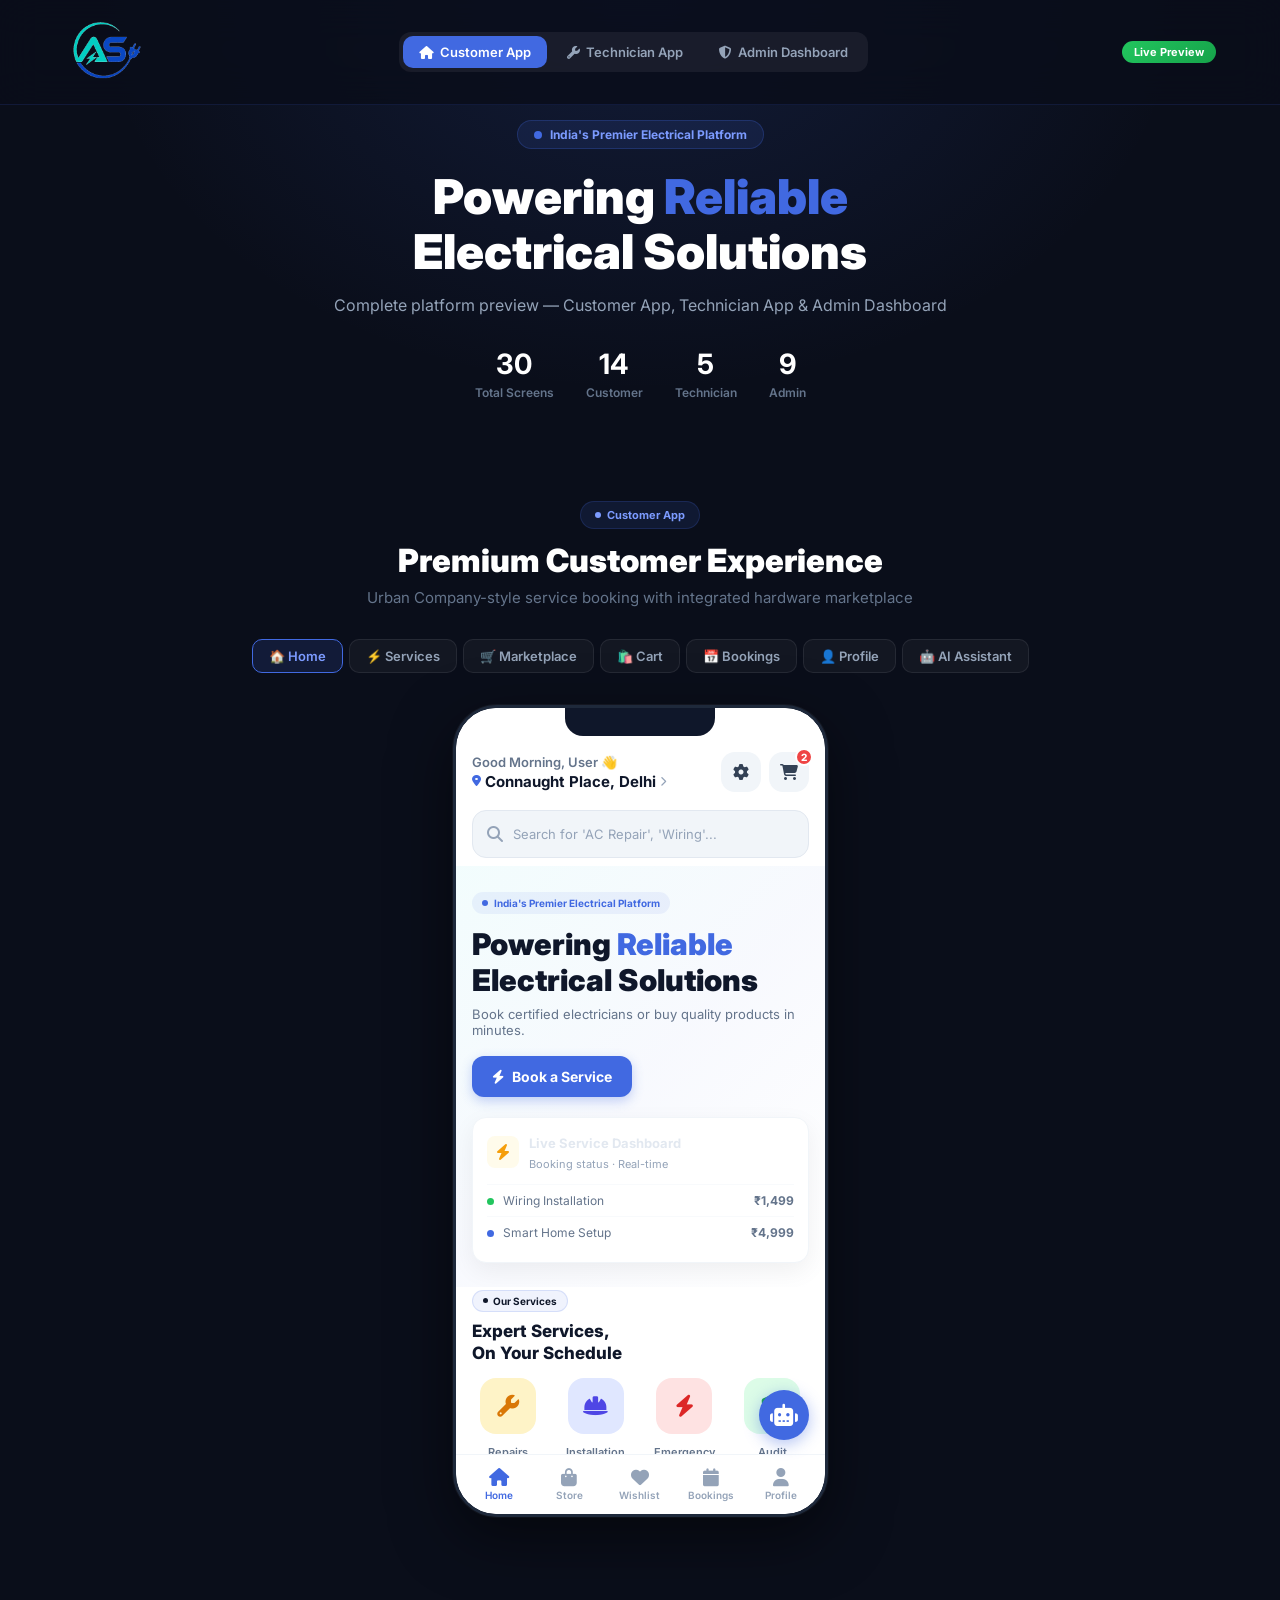
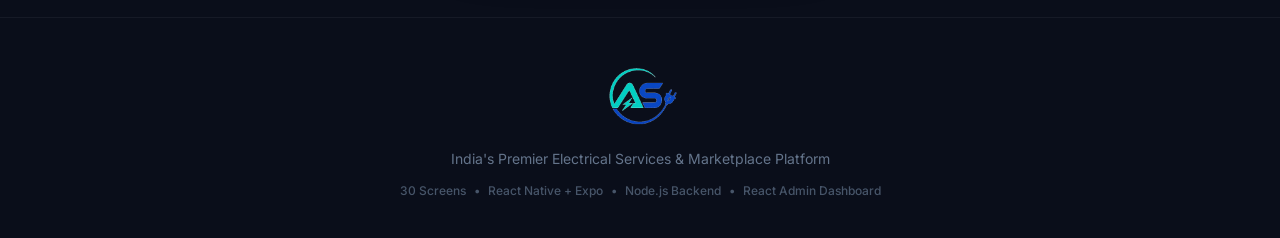
==== preview/index.html @ d4329649 "Add app preview to website repo for permanent hosting" ====
<!DOCTYPE html>
<html lang="en">
<head>
  <meta charset="UTF-8" />
  <meta name="viewport" content="width=device-width, initial-scale=1.0" />
  <title>AmpEdge — Full Platform Preview</title>
  <link href="https://fonts.googleapis.com/css2?family=Inter:wght@400;500;600;700;800;900&display=swap" rel="stylesheet" />
  <link rel="stylesheet" href="https://cdnjs.cloudflare.com/ajax/libs/font-awesome/6.5.1/css/all.min.css" />
  <link rel="stylesheet" href="style.css" />
</head>
<body>
  <!-- ===== TOP NAV ===== -->
  <nav class="top-nav">
    <div class="nav-inner">
      <div class="nav-logo">
        <img src="logo.png" alt="AMPEdge Logo" style="height:80px;width:auto;object-fit:contain" />
      </div>
      <div class="nav-tabs">
        <button class="nav-tab active" data-section="customer"><i class="fas fa-home"></i> Customer App</button>
        <button class="nav-tab" data-section="technician"><i class="fas fa-wrench"></i> Technician App</button>
        <button class="nav-tab" data-section="admin"><i class="fas fa-shield-halved"></i> Admin Dashboard</button>
      </div>
      <div class="nav-badge">Live Preview</div>
    </div>
  </nav>

  <!-- ===== HERO BANNER ===== -->
  <header class="hero">
    <div class="hero-bg"></div>
    <div class="hero-content">
      <div class="hero-pill"><span class="pulse-dot"></span> India's Premier Electrical Platform</div>
      <h1>Powering <span>Reliable</span><br/>Electrical Solutions</h1>
      <p>Complete platform preview — Customer App, Technician App & Admin Dashboard</p>
      <div class="hero-stats">
        <div class="hero-stat"><strong>30</strong><span>Total Screens</span></div>
        <div class="hero-stat"><strong>14</strong><span>Customer</span></div>
        <div class="hero-stat"><strong>5</strong><span>Technician</span></div>
        <div class="hero-stat"><strong>9</strong><span>Admin</span></div>
      </div>
    </div>
  </header>

  <!-- ===== CUSTOMER SECTION ===== -->
  <section id="customer" class="section active-section">
    <div class="section-header">
      <div class="section-chip"><span class="chip-dot"></span> Customer App</div>
      <h2>Premium Customer Experience</h2>
      <p>Urban Company-style service booking with integrated hardware marketplace</p>
    </div>

    <!-- Screen Tabs -->
    <div class="screen-tabs" id="customer-tabs">
      <button class="screen-tab active" data-screen="c-home">🏠 Home</button>
      <button class="screen-tab" data-screen="c-services">⚡ Services</button>
      <button class="screen-tab" data-screen="c-marketplace">🛒 Marketplace</button>
      <button class="screen-tab" data-screen="c-cart">🛍️ Cart</button>
      <button class="screen-tab" data-screen="c-bookings">📅 Bookings</button>
      <button class="screen-tab" data-screen="c-profile">👤 Profile</button>
      <button class="screen-tab" data-screen="c-ai">🤖 AI Assistant</button>
    </div>

    <!-- Phone Mockup Container -->
    <div class="phone-container">
      <div class="phone-frame">
        <div class="phone-notch"></div>
        <div class="phone-screen" id="customer-screen">

          <!-- C-HOME -->
          <div class="screen-content active" id="c-home">
            <div class="app-header">
              <div>
                <div class="app-greeting">Good Morning, User 👋</div>
                <div class="app-location"><i class="fas fa-map-marker-alt" style="color:#4169E1;font-size:12px"></i> <strong>Connaught Place, Delhi</strong> <i class="fas fa-chevron-right" style="font-size:10px;color:#94a3b8"></i></div>
              </div>
              <div style="display:flex;gap:8px">
                <div class="icon-btn"><i class="fas fa-gear"></i></div>
                <div class="icon-btn" style="position:relative"><i class="fas fa-shopping-cart"></i><span class="cart-badge">2</span></div>
              </div>
            </div>

            <div class="search-bar">
              <i class="fas fa-search" style="color:#94a3b8"></i>
              <span style="color:#94a3b8;font-size:13px">Search for 'AC Repair', 'Wiring'...</span>
            </div>

            <div class="home-hero">
              <div class="home-hero-bg"></div>
              <div class="home-hero-pill"><span class="pulse-dot-sm"></span> India's Premier Electrical Platform</div>
              <div class="home-hero-title">Powering <span>Reliable</span><br/>Electrical Solutions</div>
              <div class="home-hero-sub">Book certified electricians or buy quality products in minutes.</div>
              <button class="cta-btn"><i class="fas fa-bolt"></i> Book a Service</button>

              <div class="dashboard-card">
                <div class="dc-header">
                  <div class="dc-icon"><i class="fas fa-bolt" style="color:#f59e0b"></i></div>
                  <div><strong style="font-size:13px">Live Service Dashboard</strong><br/><span style="font-size:11px;color:#94a3b8">Booking status · Real-time</span></div>
                </div>
                <div class="dc-row"><span><span class="dot green"></span> Wiring Installation</span><strong>₹1,499</strong></div>
                <div class="dc-row"><span><span class="dot blue"></span> Smart Home Setup</span><strong>₹4,999</strong></div>
              </div>
            </div>

            <div class="app-section">
              <div class="section-chip-sm"><span class="chip-dot-sm"></span> Our Services</div>
              <div class="section-title-sm">Expert Services,<br/>On Your Schedule</div>
              <div class="categories-grid">
                <div class="cat-item"><div class="cat-icon" style="background:#fef3c7"><i class="fas fa-wrench" style="color:#d97706"></i></div><span>Repairs</span></div>
                <div class="cat-item"><div class="cat-icon" style="background:#e0e7ff"><i class="fas fa-hard-hat" style="color:#4f46e5"></i></div><span>Installation</span></div>
                <div class="cat-item"><div class="cat-icon" style="background:#fee2e2"><i class="fas fa-bolt" style="color:#dc2626"></i></div><span>Emergency</span></div>
                <div class="cat-item"><div class="cat-icon" style="background:#dcfce7"><i class="fas fa-shield-halved" style="color:#16a34a"></i></div><span>Audit</span></div>
              </div>
            </div>

            <div class="app-section">
              <div style="display:flex;justify-content:space-between;align-items:center;padding:0 16px;margin-bottom:12px">
                <strong style="font-size:15px">Most Booked Services</strong>
                <span style="color:#4169E1;font-size:13px;font-weight:600">Explore All →</span>
              </div>
              <div class="services-scroll">
                <div class="service-card">
                  <div class="service-img"></div>
                  <div class="service-info"><strong>AC Installation</strong><div style="color:#4169E1;font-weight:600">₹1,499</div></div>
                  <button class="add-btn">ADD TO CART</button>
                </div>
                <div class="service-card">
                  <div class="service-img"></div>
                  <div class="service-info"><strong>Wiring Repair</strong><div style="color:#4169E1;font-weight:600">₹799</div></div>
                  <button class="add-btn">ADD TO CART</button>
                </div>
                <div class="service-card">
                  <div class="service-img"></div>
                  <div class="service-info"><strong>Smart Home</strong><div style="color:#4169E1;font-weight:600">₹4,999</div></div>
                  <button class="add-btn">ADD TO CART</button>
                </div>
              </div>
            </div>

            <div class="app-section">
              <div class="section-chip-sm"><span class="chip-dot-sm"></span> Marketplace</div>
              <div class="section-title-sm">Quality Products,<br/>Delivered Fast</div>
              <div class="marketplace-scroll">
                <div class="mpc-card"><div style="font-size:24px">🔦</div><strong style="font-size:12px">Switches</strong><span style="font-size:10px;color:#94a3b8">240+ Products</span></div>
                <div class="mpc-card"><div style="font-size:24px">🪢</div><strong style="font-size:12px">Cables</strong><span style="font-size:10px;color:#94a3b8">180+ Products</span></div>
                <div class="mpc-card"><div style="font-size:24px">⚡</div><strong style="font-size:12px">MCB & DB</strong><span style="font-size:10px;color:#94a3b8">95+ Products</span></div>
                <div class="mpc-card"><div style="font-size:24px">💡</div><strong style="font-size:12px">Lighting</strong><span style="font-size:10px;color:#94a3b8">320+ Products</span></div>
              </div>
            </div>

            <div class="why-section">
              <div class="section-chip-sm" style="border-color:rgba(255,255,255,0.2);background:rgba(255,255,255,0.1)"><span class="chip-dot-sm" style="background:#fff"></span> <span style="color:#fff">Why AMPEDGE</span></div>
              <div class="section-title-sm" style="color:#fff;font-size:20px">Built on Trust.<br/>Engineered for Excellence.</div>
              <div class="why-cards">
                <div class="why-card"><i class="fas fa-circle-check" style="color:#22c55e;font-size:22px;margin-bottom:10px"></i><strong>Verified Pros</strong><span>Background-checked & licensed trained engineers.</span></div>
                <div class="why-card"><i class="fas fa-shield-halved" style="color:#3b82f6;font-size:22px;margin-bottom:10px"></i><strong>90-Day Warranty</strong><span>All work is backed by our satisfaction guarantee.</span></div>
                <div class="why-card"><i class="fas fa-bolt" style="color:#f59e0b;font-size:22px;margin-bottom:10px"></i><strong>Fast Response</strong><span>Same-day service and 24/7 emergency support.</span></div>
              </div>
            </div>

            <div class="app-section" style="margin-top:24px">
              <div class="section-chip-sm"><span class="chip-dot-sm"></span> Testimonials</div>
              <div class="section-title-sm">Trusted by Thousands</div>
              <div class="testi-scroll">
                <div class="testi-card">
                  <div style="color:#f59e0b;margin-bottom:8px">★★★★★</div>
                  <div style="font-size:12px;color:#64748b;font-style:italic;margin-bottom:12px">"Completely transformed our office setup. 100% transparent pricing!"</div>
                  <div style="display:flex;align-items:center;gap:8px"><div class="avatar" style="background:#4169E1">R</div><div><strong style="font-size:12px">Rahul Sharma</strong><br/><span style="font-size:10px;color:#94a3b8">Delhi</span></div></div>
                </div>
                <div class="testi-card">
                  <div style="color:#f59e0b;margin-bottom:8px">★★★★★</div>
                  <div style="font-size:12px;color:#64748b;font-style:italic;margin-bottom:12px">"Needed urgent repair at midnight — they responded in 30 minutes!"</div>
                  <div style="display:flex;align-items:center;gap:8px"><div class="avatar" style="background:#059669">P</div><div><strong style="font-size:12px">Priya Menon</strong><br/><span style="font-size:10px;color:#94a3b8">Bangalore</span></div></div>
                </div>
              </div>
            </div>

            <div style="height:80px"></div>

            <!-- Bottom Tab Bar -->
            <div class="tab-bar">
              <div class="tab-item active"><i class="fas fa-home"></i><span>Home</span></div>
              <div class="tab-item"><i class="fas fa-shopping-bag"></i><span>Store</span></div>
              <div class="tab-item"><i class="fas fa-heart"></i><span>Wishlist</span></div>
              <div class="tab-item"><i class="fas fa-calendar"></i><span>Bookings</span></div>
              <div class="tab-item"><i class="fas fa-user"></i><span>Profile</span></div>
            </div>

            <!-- AI FAB -->
            <div class="ai-fab"><i class="fas fa-robot"></i></div>
          </div>

          <!-- C-SERVICES -->
          <div class="screen-content" id="c-services">
            <div class="app-header">
              <div style="display:flex;align-items:center;gap:10px">
                <div class="icon-btn-sm"><i class="fas fa-arrow-left"></i></div>
                <strong style="font-size:17px">Services</strong>
              </div>
              <div class="icon-btn" style="position:relative"><i class="fas fa-shopping-cart"></i><span class="cart-badge">2</span></div>
            </div>
            <div class="search-bar"><i class="fas fa-search" style="color:#94a3b8"></i><span style="color:#94a3b8;font-size:13px">Search services...</span></div>
            <div class="cat-chips-scroll">
              <span class="cat-chip active">All</span>
              <span class="cat-chip">Repairs</span>
              <span class="cat-chip">Installation</span>
              <span class="cat-chip">Emergency</span>
              <span class="cat-chip">Audit</span>
            </div>
            <div class="service-list">
              <div class="service-list-item"><div class="sli-img"><i class="fas fa-snowflake" style="color:#3b82f6;font-size:22px"></i></div><div class="sli-info"><strong>AC Installation & Repair</strong><div style="font-size:12px;color:#94a3b8">Installation • 2-3 hrs</div><div style="display:flex;align-items:center;gap:8px;margin-top:6px"><span style="color:#4169E1;font-weight:700">₹1,499</span><span style="font-size:11px;color:#94a3b8">★ 4.8 (234)</span></div></div><button class="add-btn-sm">ADD</button></div>
              <div class="service-list-item"><div class="sli-img"><i class="fas fa-plug" style="color:#d97706;font-size:22px"></i></div><div class="sli-info"><strong>Wiring & Rewiring</strong><div style="font-size:12px;color:#94a3b8">Repair • 1-2 hrs</div><div style="display:flex;align-items:center;gap:8px;margin-top:6px"><span style="color:#4169E1;font-weight:700">₹799</span><span style="font-size:11px;color:#94a3b8">★ 4.6 (189)</span></div></div><button class="add-btn-sm">ADD</button></div>
              <div class="service-list-item"><div class="sli-img"><i class="fas fa-lightbulb" style="color:#eab308;font-size:22px"></i></div><div class="sli-info"><strong>Light & Fan Installation</strong><div style="font-size:12px;color:#94a3b8">Installation • 1 hr</div><div style="display:flex;align-items:center;gap:8px;margin-top:6px"><span style="color:#4169E1;font-weight:700">₹499</span><span style="font-size:11px;color:#94a3b8">★ 4.7 (312)</span></div></div><button class="add-btn-sm">ADD</button></div>
              <div class="service-list-item"><div class="sli-img"><i class="fas fa-shield-halved" style="color:#16a34a;font-size:22px"></i></div><div class="sli-info"><strong>Safety Audit & Inspection</strong><div style="font-size:12px;color:#94a3b8">Audit • 3-4 hrs</div><div style="display:flex;align-items:center;gap:8px;margin-top:6px"><span style="color:#4169E1;font-weight:700">₹2,999</span><span style="font-size:11px;color:#94a3b8">★ 4.9 (98)</span></div></div><button class="add-btn-sm">ADD</button></div>
              <div class="service-list-item"><div class="sli-img"><i class="fas fa-house-signal" style="color:#6366f1;font-size:22px"></i></div><div class="sli-info"><strong>Smart Home Setup</strong><div style="font-size:12px;color:#94a3b8">Installation • 4-6 hrs</div><div style="display:flex;align-items:center;gap:8px;margin-top:6px"><span style="color:#4169E1;font-weight:700">₹4,999</span><span style="font-size:11px;color:#94a3b8">★ 4.8 (67)</span></div></div><button class="add-btn-sm">ADD</button></div>
            </div>
            <div class="tab-bar">
              <div class="tab-item"><i class="fas fa-home"></i><span>Home</span></div>
              <div class="tab-item"><i class="fas fa-shopping-bag"></i><span>Store</span></div>
              <div class="tab-item"><i class="fas fa-heart"></i><span>Wishlist</span></div>
              <div class="tab-item"><i class="fas fa-calendar"></i><span>Bookings</span></div>
              <div class="tab-item"><i class="fas fa-user"></i><span>Profile</span></div>
            </div>
          </div>

          <!-- C-MARKETPLACE -->
          <div class="screen-content" id="c-marketplace">
            <div class="app-header">
              <strong style="font-size:18px">Hardware Store</strong>
              <div style="display:flex;gap:8px">
                <div class="icon-btn"><i class="fas fa-sliders"></i></div>
                <div class="icon-btn" style="position:relative"><i class="fas fa-shopping-cart"></i><span class="cart-badge">3</span></div>
              </div>
            </div>
            <div class="search-bar"><i class="fas fa-search" style="color:#94a3b8"></i><span style="color:#94a3b8;font-size:13px">Search products...</span></div>
            <div class="cat-chips-scroll">
              <span class="cat-chip active">All</span>
              <span class="cat-chip">Wiring</span>
              <span class="cat-chip">Appliances</span>
              <span class="cat-chip">Tools</span>
              <span class="cat-chip">Lighting</span>
              <span class="cat-chip">Smart Home</span>
            </div>
            <div style="display:flex;justify-content:space-between;align-items:center;padding:6px 16px">
              <span style="font-size:12px;color:#94a3b8"><strong style="color:#1e293b">12</strong> products</span>
              <div class="sort-btn"><span>Sort</span><i class="fas fa-chevron-down" style="font-size:10px"></i></div>
            </div>
            <div class="product-grid">
              <div class="product-card"><div class="product-img"><span class="discount-tag">15% OFF</span><div class="wish-btn"><i class="fas fa-heart"></i></div><i class="fas fa-plug" style="font-size:32px;color:#94a3b8"></i></div><div class="product-info"><div class="product-brand">WIRING</div><strong class="product-name">Electrical Wire 1.5sqmm</strong><div class="product-rating">★ <span>4.3 (24)</span></div><div class="product-footer"><div><strong class="product-price">₹459</strong><span class="product-mrp">₹540</span></div><button class="prod-add-btn">ADD</button></div></div></div>
              <div class="product-card"><div class="product-img"><span class="discount-tag">15% OFF</span><div class="wish-btn"><i class="fas fa-heart"></i></div><i class="fas fa-lightbulb" style="font-size:32px;color:#94a3b8"></i></div><div class="product-info"><div class="product-brand">LIGHTING</div><strong class="product-name">LED Panel Light 18W</strong><div class="product-rating">★ <span>4.5 (56)</span></div><div class="product-footer"><div><strong class="product-price">₹850</strong><span class="product-mrp">₹999</span></div><button class="prod-add-btn">ADD</button></div></div></div>
              <div class="product-card"><div class="product-img"><span class="discount-tag">15% OFF</span><div class="wish-btn hearted"><i class="fas fa-heart"></i></div><i class="fas fa-toggle-on" style="font-size:32px;color:#94a3b8"></i></div><div class="product-info"><div class="product-brand">APPLIANCES</div><strong class="product-name">Smart Switch 16A WiFi</strong><div class="product-rating">★ <span>4.7 (89)</span></div><div class="product-footer"><div><strong class="product-price">₹1,299</strong><span class="product-mrp">₹1,529</span></div><button class="prod-add-btn">ADD</button></div></div></div>
              <div class="product-card"><div class="product-img"><span class="discount-tag">15% OFF</span><div class="wish-btn"><i class="fas fa-heart"></i></div><i class="fas fa-toolbox" style="font-size:32px;color:#94a3b8"></i></div><div class="product-info"><div class="product-brand">TOOLS</div><strong class="product-name">Digital Multimeter Pro</strong><div class="product-rating">★ <span>4.6 (42)</span></div><div class="product-footer"><div><strong class="product-price">₹2,199</strong><span class="product-mrp">₹2,588</span></div><button class="prod-add-btn">ADD</button></div></div></div>
            </div>
            <div class="tab-bar">
              <div class="tab-item"><i class="fas fa-home"></i><span>Home</span></div>
              <div class="tab-item active"><i class="fas fa-shopping-bag"></i><span>Store</span></div>
              <div class="tab-item"><i class="fas fa-heart"></i><span>Wishlist</span></div>
              <div class="tab-item"><i class="fas fa-calendar"></i><span>Bookings</span></div>
              <div class="tab-item"><i class="fas fa-user"></i><span>Profile</span></div>
            </div>
          </div>

          <!-- C-CART -->
          <div class="screen-content" id="c-cart">
            <div class="app-header" style="border-bottom:1px solid #f1f5f9">
              <div style="display:flex;align-items:center;gap:10px"><div class="icon-btn-sm"><i class="fas fa-arrow-left"></i></div><strong style="font-size:17px">My Cart (3)</strong></div>
              <span style="color:#ef4444;font-weight:700;font-size:12px">Clear All</span>
            </div>
            <div class="cart-items">
              <div class="cart-item"><div class="cart-img"><span style="font-size:28px">⚡</span></div><div class="cart-info"><div class="cart-type service">SERVICE</div><strong>AC Installation</strong><div class="cart-bottom"><span class="cart-price">₹1,499</span><div class="qty-control"><button>−</button><span>1</span><button>+</button></div></div></div><div class="cart-delete"><i class="fas fa-trash" style="color:#ef4444"></i></div></div>
              <div class="cart-item"><div class="cart-img"><span style="font-size:28px">📦</span></div><div class="cart-info"><div class="cart-type product">PRODUCT</div><strong>LED Panel Light 18W</strong><div class="cart-bottom"><span class="cart-price">₹1,700</span><div class="qty-control"><button>−</button><span>2</span><button>+</button></div></div></div><div class="cart-delete"><i class="fas fa-trash" style="color:#ef4444"></i></div></div>
              <div class="cart-item"><div class="cart-img"><span style="font-size:28px">📦</span></div><div class="cart-info"><div class="cart-type product">PRODUCT</div><strong>Electrical Wire 1.5sqmm</strong><div class="cart-bottom"><span class="cart-price">₹459</span><div class="qty-control"><button>−</button><span>1</span><button>+</button></div></div></div><div class="cart-delete"><i class="fas fa-trash" style="color:#ef4444"></i></div></div>
            </div>
            <div class="cart-summary">
              <div class="summary-row"><span>Subtotal</span><span>₹3,658</span></div>
              <div class="summary-row"><span>GST (18%)</span><span>₹658</span></div>
              <div class="summary-row"><span>Delivery</span><span style="color:#22c55e;font-weight:600">FREE</span></div>
              <div class="summary-divider"></div>
              <div class="summary-row total"><span>Total</span><span>₹4,316</span></div>
              <button class="checkout-btn">Proceed to Checkout <i class="fas fa-chevron-right"></i></button>
            </div>
          </div>

          <!-- C-BOOKINGS -->
          <div class="screen-content" id="c-bookings">
            <div class="app-header"><strong style="font-size:18px">My Bookings</strong><div class="icon-btn"><i class="fas fa-filter"></i></div></div>
            <div class="cat-chips-scroll" style="margin-bottom:4px">
              <span class="cat-chip active">All</span>
              <span class="cat-chip">Active</span>
              <span class="cat-chip">Completed</span>
              <span class="cat-chip">Cancelled</span>
            </div>
            <div class="booking-list">
              <div class="booking-card"><div class="booking-header"><div><strong>AC Installation</strong><div style="font-size:11px;color:#94a3b8;margin-top:2px">15 Apr 2026 · 10:00 AM</div></div><span class="status-badge in-progress">IN PROGRESS</span></div><div style="font-size:12px;color:#64748b;margin:8px 0">📍 123 Main Street, Delhi</div><div style="display:flex;justify-content:space-between;align-items:center"><strong style="font-size:16px">₹1,499</strong><button class="track-btn"><i class="fas fa-location-dot"></i> Track</button></div></div>
              <div class="booking-card"><div class="booking-header"><div><strong>Wiring Repair</strong><div style="font-size:11px;color:#94a3b8;margin-top:2px">12 Apr 2026 · 2:30 PM</div></div><span class="status-badge completed">COMPLETED</span></div><div style="font-size:12px;color:#64748b;margin:8px 0">📍 45 Park Avenue, Mumbai</div><div style="display:flex;justify-content:space-between;align-items:center"><strong style="font-size:16px">₹799</strong><button class="rate-btn"><i class="fas fa-star"></i> Rate</button></div></div>
              <div class="booking-card"><div class="booking-header"><div><strong>Smart Home Setup</strong><div style="font-size:11px;color:#94a3b8;margin-top:2px">10 Apr 2026 · 9:00 AM</div></div><span class="status-badge pending">PENDING</span></div><div style="font-size:12px;color:#64748b;margin:8px 0">📍 78 Tech Park, Bangalore</div><div style="display:flex;justify-content:space-between;align-items:center"><strong style="font-size:16px">₹4,999</strong><button class="track-btn"><i class="fas fa-eye"></i> View BOM</button></div></div>
            </div>
            <div class="tab-bar">
              <div class="tab-item"><i class="fas fa-home"></i><span>Home</span></div>
              <div class="tab-item"><i class="fas fa-shopping-bag"></i><span>Store</span></div>
              <div class="tab-item"><i class="fas fa-heart"></i><span>Wishlist</span></div>
              <div class="tab-item active"><i class="fas fa-calendar"></i><span>Bookings</span></div>
              <div class="tab-item"><i class="fas fa-user"></i><span>Profile</span></div>
            </div>
          </div>

          <!-- C-PROFILE -->
          <div class="screen-content" id="c-profile">
            <div class="profile-header"><div class="profile-avatar"><i class="fas fa-user" style="color:#4169E1;font-size:24px"></i></div><div><strong style="font-size:18px">Sayantan</strong><div style="font-size:13px;color:#64748b">+91 98765 43210</div></div></div>
            <div class="pro-card"><strong style="color:#fff;font-size:16px">AmpEdge Pro</strong><div style="color:#94a3b8;font-size:13px;margin:6px 0">Get priority bookings and 10% off always!</div><button class="pro-btn">View Plans</button></div>
            <div class="menu-section">
              <div class="menu-label">ACCOUNT SETUP</div>
              <div class="menu-item"><div class="menu-icon"><i class="fas fa-star" style="color:#334155"></i></div><span>My Bookings</span><i class="fas fa-chevron-right" style="color:#cbd5e1;font-size:12px"></i></div>
              <div class="menu-item"><div class="menu-icon"><i class="fas fa-map-marker-alt" style="color:#334155"></i></div><span>Manage Addresses</span><i class="fas fa-chevron-right" style="color:#cbd5e1;font-size:12px"></i></div>
              <div class="menu-item"><div class="menu-icon"><i class="fas fa-credit-card" style="color:#334155"></i></div><span>Wallet & Referrals</span><i class="fas fa-chevron-right" style="color:#cbd5e1;font-size:12px"></i></div>
              <div class="menu-item"><div class="menu-icon"><i class="fas fa-gear" style="color:#334155"></i></div><span>Settings</span><i class="fas fa-chevron-right" style="color:#cbd5e1;font-size:12px"></i></div>
            </div>
            <div class="menu-section">
              <div class="menu-label">HELP & SUPPORT</div>
              <div class="menu-item"><div class="menu-icon" style="background:#f0fdf4"><i class="fas fa-comment" style="color:#16a34a"></i></div><span>Chat with AI Support</span><i class="fas fa-chevron-right" style="color:#cbd5e1;font-size:12px"></i></div>
            </div>
            <button class="logout-btn"><i class="fas fa-right-from-bracket" style="color:#ef4444"></i> <span style="color:#ef4444;font-weight:700">Log Out</span></button>
            <div class="tab-bar">
              <div class="tab-item"><i class="fas fa-home"></i><span>Home</span></div>
              <div class="tab-item"><i class="fas fa-shopping-bag"></i><span>Store</span></div>
              <div class="tab-item"><i class="fas fa-heart"></i><span>Wishlist</span></div>
              <div class="tab-item"><i class="fas fa-calendar"></i><span>Bookings</span></div>
              <div class="tab-item active"><i class="fas fa-user"></i><span>Profile</span></div>
            </div>
          </div>

          <!-- C-AI -->
          <div class="screen-content" id="c-ai" style="background:rgba(0,0,0,0.5)">
            <div class="ai-modal">
              <div class="ai-header"><div style="display:flex;align-items:center;gap:10px"><div class="ai-icon"><i class="fas fa-robot" style="color:#4169E1"></i></div><div><strong style="color:#fff;font-size:15px">🤖 AmpEdge AI</strong><div style="color:rgba(255,255,255,0.7);font-size:11px">Online • Always ready to help</div></div></div><div style="color:#fff;font-size:18px;cursor:pointer">✕</div></div>
              <div class="ai-body">
                <div class="ai-msg bot"><div class="ai-bubble bot-bubble">Hello! I'm AmpEdge AI Assistant. How can I help you with your electrical needs today?</div></div>
                <div class="ai-msg user"><div class="ai-bubble user-bubble">What are your prices?</div></div>
                <div class="ai-msg bot"><div class="ai-bubble bot-bubble">Our service prices start from ₹199. You can check exact pricing in the Services section. We offer transparent pricing with no hidden charges!</div></div>
                <div class="ai-msg user"><div class="ai-bubble user-bubble">Do you offer warranty?</div></div>
                <div class="ai-msg bot"><div class="ai-bubble bot-bubble">We provide a 90-day warranty on all services. If any issue arises, we'll fix it free of charge! 🛡️</div></div>
              </div>
              <div class="ai-input-bar"><input type="text" placeholder="Ask me anything..." class="ai-input" /><button class="ai-send"><i class="fas fa-paper-plane"></i></button></div>
            </div>
          </div>

        </div>
      </div>
    </div>
  </section>

  <!-- ===== TECHNICIAN SECTION ===== -->
  <section id="technician" class="section">
    <div class="section-header">
      <div class="section-chip"><span class="chip-dot"></span> Technician App</div>
      <h2>Professional Technician Dashboard</h2>
      <p>Job management, BOM submission, earnings tracking</p>
    </div>

    <div class="screen-tabs" id="technician-tabs">
      <button class="screen-tab active" data-screen="t-home">📊 Dashboard</button>
      <button class="screen-tab" data-screen="t-job">🔧 Job Detail</button>
      <button class="screen-tab" data-screen="t-bom">📋 BOM Submit</button>
      <button class="screen-tab" data-screen="t-profile">👤 Profile</button>
    </div>

    <div class="phone-container">
      <div class="phone-frame">
        <div class="phone-notch"></div>
        <div class="phone-screen" id="technician-screen">

          <!-- T-HOME -->
          <div class="screen-content active" id="t-home">
            <div class="tech-header">
              <div class="tech-header-top"><div><strong style="color:#fff;font-size:20px">Hello, Technician 👷</strong><div style="color:rgba(255,255,255,0.5);font-size:12px;margin-top:4px">Today's Earnings: ₹2,450</div></div><div class="tech-profile-btn">👤</div></div>
              <div class="tech-toggle"><div style="flex:1"><strong style="color:#fff;font-size:14px">🟢 Available</strong><div style="color:rgba(255,255,255,0.4);font-size:11px;margin-top:2px">Receiving new job requests</div></div><div class="toggle-switch on"><div class="toggle-knob"></div></div></div>
              <div class="tech-stats"><div class="tech-stat"><strong>2</strong><span>New</span></div><div class="tech-stat mid"><strong>1</strong><span>Active</span></div><div class="tech-stat"><strong>5</strong><span>Done</span></div></div>
            </div>
            <div class="tech-quick-nav">
              <div class="qnav-btn"><span style="font-size:18px">📋</span><span style="font-size:11px;font-weight:700;color:#334155">My BOMs</span></div>
              <div class="qnav-btn"><span style="font-size:18px">📊</span><span style="font-size:11px;font-weight:700;color:#334155">Earnings</span></div>
              <div class="qnav-btn"><span style="font-size:18px">🚪</span><span style="font-size:11px;font-weight:700;color:#334155">Logout</span></div>
            </div>
            <div class="tech-tab-bar">
              <div class="tech-tab active">New Requests <span class="tech-tab-badge">2</span></div>
              <div class="tech-tab">Active Jobs</div>
              <div class="tech-tab">Completed</div>
            </div>
            <div class="tech-jobs">
              <div class="job-card" style="border-left-color:#f59e0b">
                <div class="job-card-header"><div><strong style="font-size:15px">AC Installation</strong><div style="font-size:11px;color:#94a3b8;font-weight:600">Installation</div></div><div class="job-status" style="background:rgba(245,158,11,0.1);color:#f59e0b"><span class="job-dot" style="background:#f59e0b"></span>PENDING</div></div>
                <div style="font-size:12px;color:#64748b;margin:8px 0">📍 123 Main Street, Connaught Place, Delhi</div>
                <div style="display:flex;justify-content:space-between;align-items:center"><strong style="font-size:17px">₹1,499</strong><span style="font-size:11px;color:#94a3b8;font-weight:600">15 Apr</span></div>
                <div class="job-actions"><button class="reject-btn">✕ Reject</button><button class="accept-btn">✓ Accept</button></div>
              </div>
              <div class="job-card" style="border-left-color:#f59e0b">
                <div class="job-card-header"><div><strong style="font-size:15px">Wiring Repair</strong><div style="font-size:11px;color:#94a3b8;font-weight:600">Repair</div></div><div class="job-status" style="background:rgba(245,158,11,0.1);color:#f59e0b"><span class="job-dot" style="background:#f59e0b"></span>PENDING</div></div>
                <div style="font-size:12px;color:#64748b;margin:8px 0">📍 45 Park Avenue, Sector 17, Gurgaon</div>
                <div style="display:flex;justify-content:space-between;align-items:center"><strong style="font-size:17px">₹799</strong><span style="font-size:11px;color:#94a3b8;font-weight:600">16 Apr</span></div>
                <div class="job-actions"><button class="reject-btn">✕ Reject</button><button class="accept-btn">✓ Accept</button></div>
              </div>
            </div>
          </div>

          <!-- T-JOB -->
          <div class="screen-content" id="t-job">
            <div style="padding:16px;padding-top:12px">
              <div style="display:flex;justify-content:space-between;align-items:center;margin-bottom:14px">
                <span style="color:#1e56a0;font-weight:700;font-size:14px">← Back</span>
                <div class="job-status" style="background:rgba(8,145,178,0.1);color:#0891b2"><span class="job-dot" style="background:#0891b2"></span>IN PROGRESS</div>
              </div>
              <strong style="font-size:22px;display:block;margin-bottom:4px">Wiring Installation</strong>
              <span style="font-size:13px;color:#94a3b8;font-weight:600">Installation</span>
              <div class="detail-card" style="margin-top:16px"><strong style="font-size:14px">👤 Customer Details</strong><div class="detail-row"><span>Phone</span><span>+91 98765 43210</span></div><div class="detail-row"><span>Name</span><span>Rahul Sharma</span></div></div>
              <div class="detail-card"><strong style="font-size:14px">📍 Service Address</strong><div style="font-size:13px;color:#334155;margin:10px 0">123 Main Street, Connaught Place, New Delhi - 110001</div><button class="map-btn">🗺️ Open in Maps</button></div>
              <div class="detail-card"><strong style="font-size:14px">💰 Pricing & Schedule</strong><div class="detail-row"><span>Scheduled</span><span>15 Apr 2026, 10:00 AM</span></div><div class="detail-row"><span>Base Price</span><span>₹1,200</span></div><div class="detail-row"><span>Total</span><strong style="font-size:17px">₹1,499</strong></div></div>
              <div class="detail-card"><strong style="font-size:14px">📋 Bill of Materials</strong><div class="bom-badge">BOM SUBMITTED</div><div class="detail-row"><span>Items</span><span>3 materials</span></div><div class="detail-row"><span>Material Cost</span><span>₹4,500</span></div><div class="detail-row"><span>Labor Charge</span><span>₹800</span></div><div class="detail-row"><span style="font-weight:800">Grand Total</span><strong style="color:#1e56a0;font-size:17px">₹5,300</strong></div></div>
              <button class="action-btn cyan">🔧 Start Work</button>
              <button class="action-btn blue" style="margin-top:8px">📍 Navigate</button>
              <div style="height:20px"></div>
            </div>
          </div>

          <!-- T-BOM -->
          <div class="screen-content" id="t-bom">
            <div style="padding:16px;padding-top:12px">
              <span style="color:#1e56a0;font-weight:700;font-size:14px">← Back</span>
              <strong style="font-size:22px;display:block;margin-top:10px;margin-bottom:4px">Bill of Materials</strong>
              <span style="font-size:13px;color:#94a3b8;font-weight:600">For: Wiring Installation</span>
              <div class="ai-banner"><span style="font-size:20px">🧠</span><div><strong style="color:#1e40af;font-size:13px">AI-Powered Suggestions</strong><div style="color:#3b82f6;font-size:11px;margin-top:2px">Add category & specifications for each item. AI will suggest the best brands!</div></div></div>
              <div class="detail-card"><strong style="font-size:14px">📦 Materials (3)</strong>
                <div class="bom-item"><div style="flex:1"><div style="display:flex;align-items:center;gap:6px"><span>🔌</span><strong style="font-size:13px">Electrical Wire 1.5sqmm</strong></div><div style="font-size:11px;color:#94a3b8;margin-top:2px">10 × ₹45</div><div style="font-size:10px;color:#6366f1;font-style:italic;margin-top:2px">📐 1.5 sqmm, copper, PVC insulated</div></div><strong style="font-size:14px">₹450</strong><div class="bom-remove">✕</div></div>
                <div class="bom-item"><div style="flex:1"><div style="display:flex;align-items:center;gap:6px"><span>💡</span><strong style="font-size:13px">LED Panel Light 18W</strong></div><div style="font-size:11px;color:#94a3b8;margin-top:2px">2 × ₹850</div><div style="font-size:10px;color:#f59e0b;font-weight:600;margin-top:2px">⭐ Preferred: Philips</div></div><strong style="font-size:14px">₹1,700</strong><div class="bom-remove">✕</div></div>
                <div class="bom-item"><div style="flex:1"><div style="display:flex;align-items:center;gap:6px"><span>🔧</span><strong style="font-size:13px">MCB 32A Single Pole</strong></div><div style="font-size:11px;color:#94a3b8;margin-top:2px">4 × ₹350</div></div><strong style="font-size:14px">₹1,400</strong><div class="bom-remove">✕</div></div>
                <div class="bom-add-section"><strong style="font-size:13px;color:#1e56a0">➕ Add Material</strong>
                  <input type="text" placeholder="Material name..." class="bom-input" />
                  <div class="bom-input-row"><input type="text" placeholder="Qty" class="bom-input" style="flex:1" /><input type="text" placeholder="Unit Price ₹" class="bom-input" style="flex:2" /></div>
                  <button class="bom-add-btn">+ Add to List</button>
                </div>
              </div>
              <div class="bom-summary">
                <strong style="color:rgba(255,255,255,0.5);font-size:14px">💰 Price Summary</strong>
                <div class="bom-sum-row"><span>Materials (3 items)</span><span>₹3,550</span></div>
                <div class="bom-sum-row"><span>Labor Charge</span><span>₹800</span></div>
                <div class="bom-sum-row total"><span>Grand Total</span><span style="color:#22c55e;font-size:22px;font-weight:800">₹4,350</span></div>
              </div>
              <button class="action-btn blue" style="margin-top:12px">📤 Submit BOM to Customer</button>
              <button class="draft-btn" style="margin-top:8px">💾 Save as Draft</button>
              <div style="height:20px"></div>
            </div>
          </div>

          <!-- T-PROFILE -->
          <div class="screen-content" id="t-profile">
            <div class="tech-header" style="border-radius:0 0 24px 24px;padding-bottom:30px">
              <div class="tech-header-top"><div><strong style="color:#fff;font-size:20px">Technician Profile</strong></div><div class="icon-btn-sm" style="background:rgba(255,255,255,0.1)"><i class="fas fa-gear" style="color:#fff"></i></div></div>
              <div style="text-align:center;margin-top:10px"><div class="tech-avatar"><i class="fas fa-user-gear" style="color:#4169E1;font-size:28px"></i></div><strong style="color:#fff;font-size:18px;display:block;margin-top:10px">Rajesh Kumar</strong><div style="color:rgba(255,255,255,0.5);font-size:13px;margin-top:4px">Electrician • ID: AMP-1234</div><div style="margin-top:10px;display:flex;justify-content:center;gap:20px"><div style="text-align:center"><strong style="color:#f59e0b;font-size:18px">4.8</strong><div style="color:rgba(255,255,255,0.4);font-size:10px">Rating</div></div><div style="text-align:center"><strong style="color:#22c55e;font-size:18px">156</strong><div style="color:rgba(255,255,255,0.4);font-size:10px">Jobs Done</div></div><div style="text-align:center"><strong style="color:#3b82f6;font-size:18px">₹45K</strong><div style="color:rgba(255,255,255,0.4);font-size:10px">Earned</div></div></div></div>
            </div>
            <div style="padding:16px">
              <div class="detail-card"><strong style="font-size:14px">📊 This Month</strong><div class="detail-row"><span>Jobs Completed</span><strong>23</strong></div><div class="detail-row"><span>Revenue</span><strong style="color:#22c55e">₹12,450</strong></div><div class="detail-row"><span>Avg Rating</span><strong style="color:#f59e0b">4.8 ★</strong></div><div class="detail-row"><span>On-time Rate</span><strong style="color:#3b82f6">96%</strong></div></div>
              <div class="detail-card"><strong style="font-size:14px">🏆 Certifications</strong><div style="margin-top:10px"><div class="cert-badge">✅ Licensed Electrician</div><div class="cert-badge">✅ Safety Certified</div><div class="cert-badge">✅ Smart Home Expert</div></div></div>
            </div>
          </div>

        </div>
      </div>
    </div>
  </section>

  <!-- ===== ADMIN SECTION ===== -->
  <section id="admin" class="section">
    <div class="section-header">
      <div class="section-chip"><span class="chip-dot"></span> Admin Dashboard</div>
      <h2>Platform Management Portal</h2>
      <p>Full admin control with analytics, user management, and BOM approval</p>
    </div>

    <div class="screen-tabs" id="admin-tabs">
      <button class="screen-tab active" data-screen="a-dash">📊 Dashboard</button>
      <button class="screen-tab" data-screen="a-users">👥 Users</button>
      <button class="screen-tab" data-screen="a-bookings">📅 Bookings</button>
      <button class="screen-tab" data-screen="a-services">⚡ Services</button>
      <button class="screen-tab" data-screen="a-marketplace">🛒 Marketplace</button>
    </div>

    <div class="admin-container">
      <div class="admin-sidebar">
        <div class="admin-logo"><img src="logo.png" alt="AMPEdge Logo" style="height:70px;width:auto;object-fit:contain" /></div>
        <div class="admin-nav">
          <div class="admin-nav-item active"><i class="fas fa-chart-pie"></i> Dashboard</div>
          <div class="admin-nav-item"><i class="fas fa-users"></i> Users</div>
          <div class="admin-nav-item"><i class="fas fa-calendar-check"></i> Bookings</div>
          <div class="admin-nav-item"><i class="fas fa-bolt"></i> Services</div>
          <div class="admin-nav-item"><i class="fas fa-store"></i> Marketplace</div>
          <div class="admin-nav-item"><i class="fas fa-ticket"></i> Coupons</div>
          <div class="admin-nav-item"><i class="fas fa-clipboard-list"></i> BOM Mgmt</div>
          <div class="admin-nav-item"><i class="fas fa-gear"></i> Settings</div>
        </div>
        <div class="admin-nav-item logout"><i class="fas fa-right-from-bracket"></i> Logout</div>
      </div>

      <div class="admin-main">
        <!-- A-DASH -->
        <div class="admin-screen active" id="a-dash">
          <div class="admin-topbar"><h3>Dashboard</h3><div class="admin-avatar"><i class="fas fa-user-shield"></i></div></div>
          <div class="admin-stats-row">
            <div class="admin-stat-card"><div class="asc-icon" style="background:#e0e7ff"><i class="fas fa-users" style="color:#4f46e5"></i></div><div><span>Total Users</span><strong>1,234</strong></div></div>
            <div class="admin-stat-card"><div class="asc-icon" style="background:#fef3c7"><i class="fas fa-calendar-check" style="color:#d97706"></i></div><div><span>Active Bookings</span><strong>56</strong></div></div>
            <div class="admin-stat-card"><div class="asc-icon" style="background:#dcfce7"><i class="fas fa-indian-rupee-sign" style="color:#16a34a"></i></div><div><span>Revenue</span><strong>₹12.5L</strong></div></div>
            <div class="admin-stat-card"><div class="asc-icon" style="background:#fee2e2"><i class="fas fa-box" style="color:#ef4444"></i></div><div><span>Products</span><strong>145</strong></div></div>
          </div>
          <div class="admin-charts">
            <div class="admin-chart-card"><strong>Revenue Trends</strong><div class="chart-placeholder"><div class="chart-bars"><div class="chart-bar" style="height:40%"></div><div class="chart-bar" style="height:65%"></div><div class="chart-bar" style="height:45%"></div><div class="chart-bar" style="height:80%"></div><div class="chart-bar" style="height:60%"></div><div class="chart-bar" style="height:90%"></div><div class="chart-bar" style="height:75%"></div></div><div class="chart-labels"><span>Mon</span><span>Tue</span><span>Wed</span><span>Thu</span><span>Fri</span><span>Sat</span><span>Sun</span></div></div></div>
            <div class="admin-chart-card"><strong>Bookings by Category</strong><div class="donut-chart"><div class="donut"><div class="donut-hole"></div></div><div class="donut-legend"><div><span class="legend-dot" style="background:#4169E1"></span> Installation 38%</div><div><span class="legend-dot" style="background:#22c55e"></span> Repair 28%</div><div><span class="legend-dot" style="background:#f59e0b"></span> Emergency 20%</div><div><span class="legend-dot" style="background:#8b5cf6"></span> Audit 14%</div></div></div></div>
          </div>
          <div class="admin-table-card"><strong>Recent Bookings</strong>
            <table class="admin-table">
              <thead><tr><th>ID</th><th>Customer</th><th>Service</th><th>Status</th><th>Amount</th><th>Date</th></tr></thead>
              <tbody>
                <tr><td>#AMP-001</td><td>Rahul S.</td><td>AC Installation</td><td><span class="table-badge progress">In Progress</span></td><td>₹1,499</td><td>15 Apr</td></tr>
                <tr><td>#AMP-002</td><td>Priya M.</td><td>Wiring Repair</td><td><span class="table-badge completed">Completed</span></td><td>₹799</td><td>14 Apr</td></tr>
                <tr><td>#AMP-003</td><td>Amit K.</td><td>Smart Home</td><td><span class="table-badge pending">Pending</span></td><td>₹4,999</td><td>14 Apr</td></tr>
                <tr><td>#AMP-004</td><td>Sneha R.</td><td>Safety Audit</td><td><span class="table-badge completed">Completed</span></td><td>₹2,999</td><td>13 Apr</td></tr>
                <tr><td>#AMP-005</td><td>Vikram P.</td><td>Light Install</td><td><span class="table-badge progress">In Progress</span></td><td>₹499</td><td>13 Apr</td></tr>
              </tbody>
            </table>
          </div>
        </div>

        <!-- A-USERS -->
        <div class="admin-screen" id="a-users">
          <div class="admin-topbar"><h3>Users Management</h3><div style="display:flex;gap:8px"><div class="admin-search"><i class="fas fa-search"></i><span>Search users...</span></div><button class="admin-primary-btn"><i class="fas fa-plus"></i> Add User</button></div></div>
          <div class="admin-filter-row"><span class="admin-filter active">All (1,234)</span><span class="admin-filter">Customers (1,089)</span><span class="admin-filter">Technicians (145)</span></div>
          <div class="admin-table-card" style="margin-top:0">
            <table class="admin-table">
              <thead><tr><th>User</th><th>Email</th><th>Role</th><th>Phone</th><th>Status</th><th>Actions</th></tr></thead>
              <tbody>
                <tr><td><strong>Rahul Sharma</strong></td><td>rahul@email.com</td><td><span class="role-badge customer">Customer</span></td><td>+91 98765</td><td><span class="table-badge completed">Active</span></td><td><i class="fas fa-ellipsis" style="color:#94a3b8"></i></td></tr>
                <tr><td><strong>Rajesh Kumar</strong></td><td>rajesh@email.com</td><td><span class="role-badge technician">Technician</span></td><td>+91 87654</td><td><span class="table-badge completed">Active</span></td><td><i class="fas fa-ellipsis" style="color:#94a3b8"></i></td></tr>
                <tr><td><strong>Priya Menon</strong></td><td>priya@email.com</td><td><span class="role-badge customer">Customer</span></td><td>+91 76543</td><td><span class="table-badge completed">Active</span></td><td><i class="fas fa-ellipsis" style="color:#94a3b8"></i></td></tr>
                <tr><td><strong>Amit Joshi</strong></td><td>amit@email.com</td><td><span class="role-badge technician">Technician</span></td><td>+91 65432</td><td><span class="table-badge pending">Pending</span></td><td><i class="fas fa-ellipsis" style="color:#94a3b8"></i></td></tr>
              </tbody>
            </table>
          </div>
        </div>

        <!-- A-BOOKINGS -->
        <div class="admin-screen" id="a-bookings">
          <div class="admin-topbar"><h3>Bookings</h3><div style="display:flex;gap:8px"><div class="admin-search"><i class="fas fa-search"></i><span>Search bookings...</span></div><button class="admin-outline-btn"><i class="fas fa-download"></i> Export CSV</button></div></div>
          <div class="admin-filter-row"><span class="admin-filter active">All (256)</span><span class="admin-filter">Pending (12)</span><span class="admin-filter">Active (34)</span><span class="admin-filter">Completed (198)</span><span class="admin-filter">Cancelled (12)</span></div>
          <div class="admin-table-card" style="margin-top:0">
            <table class="admin-table">
              <thead><tr><th>Booking ID</th><th>Customer</th><th>Technician</th><th>Service</th><th>Status</th><th>Amount</th></tr></thead>
              <tbody>
                <tr><td>#BK-2601</td><td>Rahul S.</td><td>Rajesh K.</td><td>AC Installation</td><td><span class="table-badge progress">In Progress</span></td><td>₹1,499</td></tr>
                <tr><td>#BK-2600</td><td>Sneha R.</td><td>Vikram P.</td><td>Safety Audit</td><td><span class="table-badge completed">Completed</span></td><td>₹2,999</td></tr>
                <tr><td>#BK-2599</td><td>Amit K.</td><td>—</td><td>Smart Home</td><td><span class="table-badge pending">Pending</span></td><td>₹4,999</td></tr>
                <tr><td>#BK-2598</td><td>Priya M.</td><td>Rajesh K.</td><td>Wiring Repair</td><td><span class="table-badge completed">Completed</span></td><td>₹799</td></tr>
              </tbody>
            </table>
          </div>
        </div>

        <!-- A-SERVICES -->
        <div class="admin-screen" id="a-services">
          <div class="admin-topbar"><h3>Services</h3><button class="admin-primary-btn"><i class="fas fa-plus"></i> Add Service</button></div>
          <div class="admin-services-grid">
            <div class="admin-service-card"><div class="asc-category">Installation</div><strong>AC Installation & Repair</strong><div style="display:flex;justify-content:space-between;align-items:center;margin-top:12px"><span style="color:#4169E1;font-weight:800;font-size:18px">₹1,499</span><span style="font-size:12px;color:#94a3b8">2-3 hrs</span></div><div style="display:flex;gap:6px;margin-top:12px"><button class="edit-btn"><i class="fas fa-pen"></i> Edit</button><button class="delete-btn-sm"><i class="fas fa-trash"></i></button></div></div>
            <div class="admin-service-card"><div class="asc-category">Repair</div><strong>Wiring & Rewiring</strong><div style="display:flex;justify-content:space-between;align-items:center;margin-top:12px"><span style="color:#4169E1;font-weight:800;font-size:18px">₹799</span><span style="font-size:12px;color:#94a3b8">1-2 hrs</span></div><div style="display:flex;gap:6px;margin-top:12px"><button class="edit-btn"><i class="fas fa-pen"></i> Edit</button><button class="delete-btn-sm"><i class="fas fa-trash"></i></button></div></div>
            <div class="admin-service-card"><div class="asc-category">Installation</div><strong>Smart Home Setup</strong><div style="display:flex;justify-content:space-between;align-items:center;margin-top:12px"><span style="color:#4169E1;font-weight:800;font-size:18px">₹4,999</span><span style="font-size:12px;color:#94a3b8">4-6 hrs</span></div><div style="display:flex;gap:6px;margin-top:12px"><button class="edit-btn"><i class="fas fa-pen"></i> Edit</button><button class="delete-btn-sm"><i class="fas fa-trash"></i></button></div></div>
            <div class="admin-service-card"><div class="asc-category">Audit</div><strong>Safety Inspection</strong><div style="display:flex;justify-content:space-between;align-items:center;margin-top:12px"><span style="color:#4169E1;font-weight:800;font-size:18px">₹2,999</span><span style="font-size:12px;color:#94a3b8">3-4 hrs</span></div><div style="display:flex;gap:6px;margin-top:12px"><button class="edit-btn"><i class="fas fa-pen"></i> Edit</button><button class="delete-btn-sm"><i class="fas fa-trash"></i></button></div></div>
          </div>
        </div>

        <!-- A-MARKETPLACE -->
        <div class="admin-screen" id="a-marketplace">
          <div class="admin-topbar"><h3>Marketplace Products</h3><button class="admin-primary-btn"><i class="fas fa-plus"></i> Add Product</button></div>
          <div class="admin-filter-row"><span class="admin-filter active">All (145)</span><span class="admin-filter">Wiring (42)</span><span class="admin-filter">Appliances (28)</span><span class="admin-filter">Tools (31)</span><span class="admin-filter">Lighting (44)</span></div>
          <div class="admin-table-card" style="margin-top:0">
            <table class="admin-table">
              <thead><tr><th>Product</th><th>Category</th><th>Price</th><th>Stock</th><th>Status</th><th>Actions</th></tr></thead>
              <tbody>
                <tr><td><strong>Electrical Wire 1.5sqmm</strong></td><td>Wiring</td><td>₹459</td><td>234</td><td><span class="table-badge completed">Active</span></td><td><button class="edit-btn-sm">Edit</button></td></tr>
                <tr><td><strong>LED Panel Light 18W</strong></td><td>Lighting</td><td>₹850</td><td>156</td><td><span class="table-badge completed">Active</span></td><td><button class="edit-btn-sm">Edit</button></td></tr>
                <tr><td><strong>Smart Switch 16A WiFi</strong></td><td>Smart Home</td><td>₹1,299</td><td>89</td><td><span class="table-badge completed">Active</span></td><td><button class="edit-btn-sm">Edit</button></td></tr>
                <tr><td><strong>Digital Multimeter Pro</strong></td><td>Tools</td><td>₹2,199</td><td>12</td><td><span class="table-badge pending">Low Stock</span></td><td><button class="edit-btn-sm">Edit</button></td></tr>
              </tbody>
            </table>
          </div>
        </div>
      </div>
    </div>
  </section>

  <!-- ===== FOOTER ===== -->
  <footer class="footer">
    <div class="footer-inner">
      <div class="nav-logo"><img src="logo.png" alt="AMPEdge Logo" style="height:80px;width:auto;object-fit:contain" /></div>
      <p>India's Premier Electrical Services & Marketplace Platform</p>
      <div class="footer-stats">
        <span>30 Screens</span><span>•</span>
        <span>React Native + Expo</span><span>•</span>
        <span>Node.js Backend</span><span>•</span>
        <span>React Admin Dashboard</span>
      </div>
    </div>
  </footer>

  <script src="script.js"></script>
</body>
</html>
---- preview/style.css ----
/* ===== RESET & BASE ===== */
*, *::before, *::after { box-sizing: border-box; margin: 0; padding: 0; }
body { font-family: 'Inter', -apple-system, sans-serif; background: #0a0e1a; color: #e2e8f0; overflow-x: hidden; }
::-webkit-scrollbar { width: 6px; height: 6px; }
::-webkit-scrollbar-track { background: transparent; }
::-webkit-scrollbar-thumb { background: #334155; border-radius: 10px; }

/* ===== TOP NAV ===== */
.top-nav { position: fixed; top: 0; left: 0; right: 0; z-index: 1000; background: rgba(10, 14, 26, 0.85); backdrop-filter: blur(20px); border-bottom: 1px solid rgba(65, 105, 225, 0.15); }
.nav-inner { max-width: 1200px; margin: auto; padding: 12px 24px; display: flex; align-items: center; justify-content: space-between; }
.nav-logo { display: flex; align-items: center; gap: 10px; }
.logo-icon { width: 36px; height: 36px; border-radius: 10px; background: linear-gradient(135deg, #4169E1, #2c4fd4); display: flex; align-items: center; justify-content: center; color: #fff; font-size: 16px; }
.logo-text { font-size: 22px; font-weight: 900; color: #fff; letter-spacing: -1px; }
.logo-text span { color: #4169E1; }
.nav-tabs { display: flex; gap: 4px; background: rgba(255,255,255,0.06); border-radius: 12px; padding: 4px; }
.nav-tab { padding: 8px 16px; border-radius: 10px; border: none; background: transparent; color: #94a3b8; font-size: 13px; font-weight: 600; cursor: pointer; transition: all .2s; display: flex; align-items: center; gap: 6px; font-family: inherit; }
.nav-tab:hover { color: #e2e8f0; }
.nav-tab.active { background: #4169E1; color: #fff; }
.nav-badge { background: linear-gradient(135deg, #22c55e, #16a34a); color: #fff; padding: 4px 12px; border-radius: 20px; font-size: 11px; font-weight: 700; animation: glow 2s infinite; }
@keyframes glow { 0%,100% { box-shadow: 0 0 8px rgba(34,197,94,0.4); } 50% { box-shadow: 0 0 20px rgba(34,197,94,0.6); } }

/* ===== HERO ===== */
.hero { padding: 120px 24px 60px; text-align: center; position: relative; overflow: hidden; }
.hero-bg { position: absolute; inset: 0; background: radial-gradient(ellipse at 50% 0%, rgba(65,105,225,0.15) 0%, transparent 60%); }
.hero-content { position: relative; z-index: 2; max-width: 700px; margin: auto; }
.hero-pill { display: inline-flex; align-items: center; gap: 8px; background: rgba(65,105,225,0.12); border: 1px solid rgba(65,105,225,0.25); border-radius: 20px; padding: 6px 16px; font-size: 12px; font-weight: 700; color: #7c9bff; margin-bottom: 20px; }
.pulse-dot { width: 8px; height: 8px; border-radius: 50%; background: #4169E1; animation: pulse 2s infinite; }
@keyframes pulse { 0%,100% { opacity:1; transform:scale(1); } 50% { opacity:.5; transform:scale(1.5); } }
.hero h1 { font-size: 48px; font-weight: 900; line-height: 1.15; color: #fff; margin-bottom: 16px; }
.hero h1 span { color: #4169E1; }
.hero p { font-size: 16px; color: #94a3b8; margin-bottom: 32px; }
.hero-stats { display: flex; justify-content: center; gap: 32px; }
.hero-stat { text-align: center; }
.hero-stat strong { display: block; font-size: 28px; color: #fff; }
.hero-stat span { font-size: 12px; color: #64748b; font-weight: 600; }

/* ===== SECTIONS ===== */
.section { display: none; padding: 40px 24px 60px; max-width: 1200px; margin: auto; }
.section.active-section { display: block; }
.section-header { text-align: center; margin-bottom: 32px; }
.section-chip { display: inline-flex; align-items: center; gap: 6px; background: rgba(65,105,225,0.12); border: 1px solid rgba(65,105,225,0.2); border-radius: 20px; padding: 6px 14px; font-size: 11px; font-weight: 700; color: #7c9bff; margin-bottom: 12px; }
.chip-dot { width: 6px; height: 6px; border-radius: 50%; background: #7c9bff; }
.section-header h2 { font-size: 32px; font-weight: 900; color: #fff; margin-bottom: 8px; }
.section-header p { color: #64748b; font-size: 15px; }

/* ===== SCREEN TABS ===== */
.screen-tabs { display: flex; gap: 6px; justify-content: center; flex-wrap: wrap; margin-bottom: 32px; }
.screen-tab { padding: 8px 16px; border-radius: 10px; border: 1px solid rgba(255,255,255,0.08); background: rgba(255,255,255,0.04); color: #94a3b8; font-size: 13px; font-weight: 600; cursor: pointer; transition: all .2s; font-family: inherit; }
.screen-tab:hover { border-color: rgba(65,105,225,0.3); color: #cbd5e1; }
.screen-tab.active { background: rgba(65,105,225,0.15); border-color: #4169E1; color: #7c9bff; }

/* ===== PHONE MOCKUP ===== */
.phone-container { display: flex; justify-content: center; }
.phone-frame { width: 375px; height: 812px; background: #0f172a; border-radius: 44px; border: 3px solid #1e293b; position: relative; overflow: hidden; box-shadow: 0 20px 60px rgba(0,0,0,0.5), 0 0 0 1px rgba(255,255,255,0.05); }
.phone-notch { position: absolute; top: 0; left: 50%; transform: translateX(-50%); width: 150px; height: 28px; background: #0f172a; border-radius: 0 0 18px 18px; z-index: 100; }
.phone-screen { width: 100%; height: 100%; overflow: hidden; border-radius: 40px; background: #fff; }

/* ===== SCREEN CONTENT ===== */
.screen-content { display: none; width: 100%; height: 100%; overflow-y: auto; overflow-x: hidden; background: #fff; position: relative; }
.screen-content.active { display: block; }
.screen-content::-webkit-scrollbar { width: 0; }

/* ===== APP HEADER ===== */
.app-header { padding: 44px 16px 10px; display: flex; justify-content: space-between; align-items: center; background: #fff; }
.app-greeting { font-size: 13px; font-weight: 600; color: #64748b; }
.app-location { display: flex; align-items: center; gap: 4px; font-size: 15px; color: #0f172a; margin-top: 2px; }
.icon-btn { width: 40px; height: 40px; border-radius: 14px; background: #f1f5f9; display: flex; align-items: center; justify-content: center; color: #334155; font-size: 16px; cursor: pointer; }
.icon-btn-sm { width: 36px; height: 36px; border-radius: 12px; background: #f1f5f9; display: flex; align-items: center; justify-content: center; color: #334155; font-size: 14px; cursor: pointer; }
.cart-badge { position: absolute; top: -4px; right: -4px; background: #ef4444; color: #fff; width: 18px; height: 18px; border-radius: 50%; font-size: 10px; font-weight: 800; display: flex; align-items: center; justify-content: center; border: 2px solid #fff; }

/* ===== SEARCH BAR ===== */
.search-bar { margin: 8px 16px; background: #f1f5f9; border: 1px solid #e2e8f0; border-radius: 14px; height: 48px; display: flex; align-items: center; padding: 0 14px; gap: 10px; }

/* ===== HOME HERO ===== */
.home-hero { padding: 24px 16px; position: relative; overflow: hidden; }
.home-hero-bg { position: absolute; inset: 0; background: linear-gradient(135deg, rgba(92,225,230,0.08), rgba(65,105,225,0.04), transparent); }
.home-hero-pill { display: inline-flex; align-items: center; gap: 6px; background: rgba(65,105,225,0.08); border-radius: 20px; padding: 5px 10px; font-size: 10px; font-weight: 700; color: #4169E1; margin-bottom: 12px; position: relative; }
.pulse-dot-sm { width: 6px; height: 6px; border-radius: 50%; background: #4169E1; animation: pulse 2s infinite; }
.home-hero-title { font-size: 30px; font-weight: 900; line-height: 1.2; color: #0f172a; margin-bottom: 8px; position: relative; }
.home-hero-title span { color: #4169E1; }
.home-hero-sub { font-size: 13px; color: #64748b; margin-bottom: 18px; position: relative; }
.cta-btn { background: #4169E1; color: #fff; border: none; padding: 12px 20px; border-radius: 12px; font-size: 14px; font-weight: 700; display: inline-flex; align-items: center; gap: 8px; box-shadow: 0 4px 12px rgba(65,105,225,0.3); cursor: pointer; position: relative; margin-bottom: 20px; font-family: inherit; }

/* ===== DASHBOARD CARD ===== */
.dashboard-card { background: #fff; border: 1px solid #f1f5f9; border-radius: 14px; padding: 14px; box-shadow: 0 8px 24px rgba(0,0,0,0.06); position: relative; }
.dc-header { display: flex; align-items: center; gap: 10px; margin-bottom: 12px; }
.dc-icon { width: 32px; height: 32px; border-radius: 8px; background: #fffbeb; display: flex; align-items: center; justify-content: center; }
.dc-row { display: flex; justify-content: space-between; align-items: center; padding: 8px 0; border-top: 1px solid #f8fafc; font-size: 12px; color: #64748b; }
.dot { width: 7px; height: 7px; border-radius: 50%; display: inline-block; margin-right: 6px; }
.dot.green { background: #22c55e; }
.dot.blue { background: #4169E1; }

/* ===== CATEGORIES ===== */
.app-section { margin-bottom: 20px; }
.section-chip-sm { display: inline-flex; align-items: center; gap: 5px; background: rgba(65,105,225,0.08); border: 1px solid rgba(65,105,225,0.15); border-radius: 16px; padding: 4px 10px; font-size: 10px; font-weight: 700; color: #0f172a; margin-left: 16px; margin-bottom: 8px; }
.chip-dot-sm { width: 5px; height: 5px; border-radius: 50%; background: #0f172a; }
.section-title-sm { font-size: 17px; font-weight: 800; color: #0f172a; padding: 0 16px; margin-bottom: 14px; line-height: 1.3; }
.categories-grid { display: flex; padding: 0 8px; }
.cat-item { width: 25%; text-align: center; margin-bottom: 8px; }
.cat-icon { width: 56px; height: 56px; border-radius: 16px; display: flex; align-items: center; justify-content: center; margin: auto; margin-bottom: 6px; font-size: 22px; }
.cat-item span { font-size: 11px; font-weight: 600; color: #64748b; }

/* ===== SERVICE CARDS ===== */
.services-scroll { display: flex; gap: 12px; padding: 0 16px; overflow-x: auto; }
.services-scroll::-webkit-scrollbar { display: none; }
.service-card { min-width: 145px; border: 1px solid #f1f5f9; border-radius: 14px; padding: 10px; background: #fff; }
.service-img { width: 100%; height: 80px; background: #f1f5f9; border-radius: 10px; margin-bottom: 8px; }
.service-info { margin-bottom: 8px; font-size: 13px; }
.add-btn { background: rgba(65,105,225,0.08); color: #4169E1; border: none; padding: 6px 0; border-radius: 8px; font-size: 11px; font-weight: 700; width: 100%; cursor: pointer; font-family: inherit; }

/* ===== MARKETPLACE SCROLL ===== */
.marketplace-scroll { display: flex; gap: 10px; padding: 0 16px; overflow-x: auto; }
.marketplace-scroll::-webkit-scrollbar { display: none; }
.mpc-card { min-width: 110px; border: 1px solid #e2e8f0; border-radius: 14px; padding: 12px; text-align: center; display: flex; flex-direction: column; align-items: center; gap: 4px; background: #f8fafc; }

/* ===== WHY SECTION ===== */
.why-section { background: #0a1628; padding: 28px 0; margin-top: 16px; }
.why-cards { display: flex; gap: 12px; padding: 0 16px; overflow-x: auto; }
.why-cards::-webkit-scrollbar { display: none; }
.why-card { min-width: 170px; background: rgba(255,255,255,0.05); border: 1px solid rgba(255,255,255,0.08); border-radius: 14px; padding: 14px; }
.why-card strong { display: block; color: #fff; font-size: 14px; margin-bottom: 4px; }
.why-card span { font-size: 11px; color: rgba(255,255,255,0.6); line-height: 1.5; }

/* ===== TESTIMONIALS ===== */
.testi-scroll { display: flex; gap: 12px; padding: 0 16px; overflow-x: auto; }
.testi-scroll::-webkit-scrollbar { display: none; }
.testi-card { min-width: 210px; background: #fff; border: 1px solid #f1f5f9; border-radius: 14px; padding: 16px; box-shadow: 0 4px 12px rgba(0,0,0,0.04); }
.avatar { width: 32px; height: 32px; border-radius: 50%; display: flex; align-items: center; justify-content: center; color: #fff; font-weight: 700; font-size: 13px; flex-shrink: 0; }

/* ===== TAB BAR ===== */
.tab-bar { position: absolute; bottom: 0; left: 0; right: 0; height: 60px; background: #fff; border-top: 1px solid #f1f5f9; display: flex; align-items: center; z-index: 50; padding: 0 8px; }
.tab-item { flex: 1; display: flex; flex-direction: column; align-items: center; gap: 2px; font-size: 10px; color: #94a3b8; font-weight: 600; }
.tab-item.active { color: #4169E1; }
.tab-item i { font-size: 18px; }

/* ===== AI FAB ===== */
.ai-fab { position: absolute; bottom: 74px; right: 16px; width: 50px; height: 50px; border-radius: 25px; background: #4169E1; color: #fff; display: flex; align-items: center; justify-content: center; font-size: 22px; box-shadow: 0 4px 16px rgba(65,105,225,0.4); z-index: 60; cursor: pointer; animation: fabPulse 3s infinite; }
@keyframes fabPulse { 0%,100% { box-shadow: 0 4px 16px rgba(65,105,225,0.4); } 50% { box-shadow: 0 4px 24px rgba(65,105,225,0.7); } }

/* ===== SERVICE LIST ===== */
.cat-chips-scroll { display: flex; gap: 6px; padding: 8px 16px; overflow-x: auto; }
.cat-chips-scroll::-webkit-scrollbar { display: none; }
.cat-chip { padding: 6px 14px; border-radius: 16px; border: 1.5px solid #e2e8f0; background: #fff; font-size: 12px; font-weight: 700; color: #64748b; white-space: nowrap; cursor: pointer; }
.cat-chip.active { background: #4169E1; border-color: #4169E1; color: #fff; }
.service-list { padding: 8px 16px; }
.service-list-item { display: flex; align-items: center; gap: 12px; padding: 14px 0; border-bottom: 1px solid #f8fafc; }
.sli-img { width: 52px; height: 52px; border-radius: 14px; background: #f1f5f9; display: flex; align-items: center; justify-content: center; flex-shrink: 0; }
.sli-info { flex: 1; font-size: 14px; }
.sli-info strong { font-size: 14px; color: #0f172a; }
.add-btn-sm { background: #4169E1; color: #fff; border: none; padding: 8px 14px; border-radius: 8px; font-size: 12px; font-weight: 700; cursor: pointer; font-family: inherit; }

/* ===== PRODUCT GRID ===== */
.sort-btn { display: flex; align-items: center; gap: 4px; padding: 5px 10px; border: 1px solid #e2e8f0; border-radius: 8px; font-size: 12px; color: #64748b; font-weight: 600; }
.product-grid { display: grid; grid-template-columns: 1fr 1fr; gap: 10px; padding: 6px 16px 80px; }
.product-card { border: 1px solid #f1f5f9; border-radius: 14px; overflow: hidden; background: #fff; }
.product-img { height: 110px; background: #f8fafc; display: flex; align-items: center; justify-content: center; position: relative; }
.discount-tag { position: absolute; top: 6px; left: 6px; background: #ef4444; color: #fff; padding: 2px 6px; border-radius: 4px; font-size: 9px; font-weight: 800; }
.wish-btn { position: absolute; top: 6px; right: 6px; width: 26px; height: 26px; border-radius: 50%; background: rgba(255,255,255,0.9); display: flex; align-items: center; justify-content: center; font-size: 11px; color: #94a3b8; cursor: pointer; }
.wish-btn.hearted { background: #fee2e2; color: #ef4444; }
.product-info { padding: 8px 10px 10px; }
.product-brand { font-size: 9px; font-weight: 800; color: #4169E1; letter-spacing: 0.5px; text-transform: uppercase; margin-bottom: 2px; }
.product-name { display: block; font-size: 12px; margin-bottom: 4px; color: #0f172a; }
.product-rating { color: #f59e0b; font-size: 11px; margin-bottom: 6px; }
.product-rating span { color: #94a3b8; font-weight: 600; font-size: 10px; }
.product-footer { display: flex; justify-content: space-between; align-items: flex-end; }
.product-price { font-size: 15px; font-weight: 900; color: #0f172a; display: block; }
.product-mrp { font-size: 10px; color: #94a3b8; text-decoration: line-through; }
.prod-add-btn { background: #4169E1; color: #fff; border: none; padding: 5px 12px; border-radius: 6px; font-size: 11px; font-weight: 800; cursor: pointer; font-family: inherit; }

/* ===== CART ===== */
.cart-items { padding: 12px 16px; }
.cart-item { display: flex; gap: 10px; padding: 12px; border: 1px solid #f1f5f9; border-radius: 14px; margin-bottom: 10px; background: #fff; align-items: center; }
.cart-img { width: 68px; height: 68px; border-radius: 10px; background: #f1f5f9; display: flex; align-items: center; justify-content: center; flex-shrink: 0; }
.cart-info { flex: 1; }
.cart-type { font-size: 9px; font-weight: 800; letter-spacing: 0.5px; margin-bottom: 4px; }
.cart-type.service { color: #d97706; }
.cart-type.product { color: #4169E1; }
.cart-info strong { font-size: 13px; display: block; color: #0f172a; }
.cart-bottom { display: flex; justify-content: space-between; align-items: center; margin-top: 6px; }
.cart-price { font-size: 15px; font-weight: 800; color: #4169E1; }
.qty-control { display: flex; align-items: center; border: 1px solid #e2e8f0; border-radius: 6px; overflow: hidden; }
.qty-control button { width: 28px; height: 28px; border: none; background: #f8fafc; font-size: 14px; color: #334155; cursor: pointer; display: flex; align-items: center; justify-content: center; font-family: inherit; }
.qty-control span { padding: 0 8px; font-size: 13px; font-weight: 700; color: #0f172a; }
.cart-delete { padding: 4px; cursor: pointer; }
.cart-summary { padding: 16px; border-top: 1px solid #f1f5f9; background: #fff; }
.summary-row { display: flex; justify-content: space-between; margin-bottom: 8px; font-size: 13px; color: #64748b; }
.summary-row span:last-child { font-weight: 600; color: #334155; }
.summary-divider { height: 1px; background: #f1f5f9; margin: 10px 0; }
.summary-row.total { font-size: 17px; margin-bottom: 0; }
.summary-row.total span { font-weight: 900; color: #0f172a; }
.summary-row.total span:last-child { color: #4169E1; font-size: 19px; }
.checkout-btn { width: 100%; margin-top: 14px; background: #4169E1; color: #fff; border: none; padding: 14px; border-radius: 12px; font-size: 15px; font-weight: 800; display: flex; align-items: center; justify-content: center; gap: 6px; box-shadow: 0 4px 16px rgba(65,105,225,0.3); cursor: pointer; font-family: inherit; }

/* ===== BOOKINGS ===== */
.booking-list { padding: 8px 16px 80px; }
.booking-card { background: #fff; border-radius: 14px; padding: 14px; margin-bottom: 10px; border: 1px solid #f1f5f9; box-shadow: 0 2px 8px rgba(0,0,0,0.03); }
.booking-header { display: flex; justify-content: space-between; align-items: flex-start; }
.booking-header strong { font-size: 15px; color: #0f172a; }
.status-badge { padding: 4px 10px; border-radius: 8px; font-size: 10px; font-weight: 700; }
.status-badge.in-progress { background: rgba(8,145,178,0.1); color: #0891b2; }
.status-badge.completed { background: rgba(16,185,129,0.1); color: #10b981; }
.status-badge.pending { background: rgba(245,158,11,0.1); color: #f59e0b; }
.track-btn { background: rgba(65,105,225,0.08); color: #4169E1; border: none; padding: 6px 12px; border-radius: 8px; font-size: 12px; font-weight: 700; display: flex; align-items: center; gap: 4px; cursor: pointer; font-family: inherit; }
.rate-btn { background: rgba(245,158,11,0.08); color: #f59e0b; border: none; padding: 6px 12px; border-radius: 8px; font-size: 12px; font-weight: 700; display: flex; align-items: center; gap: 4px; cursor: pointer; font-family: inherit; }

/* ===== PROFILE ===== */
.profile-header { padding: 44px 20px 16px; display: flex; align-items: center; gap: 14px; background: #fff; border-bottom: 1px solid #f1f5f9; }
.profile-avatar { width: 56px; height: 56px; border-radius: 28px; background: #e0e7ff; display: flex; align-items: center; justify-content: center; }
.pro-card { margin: 16px; padding: 20px; border-radius: 14px; background: #0f172a; }
.pro-btn { background: #3b82f6; color: #fff; border: none; padding: 8px 14px; border-radius: 8px; font-size: 13px; font-weight: 600; cursor: pointer; font-family: inherit; }
.menu-section { background: #fff; padding: 0 16px; border-top: 1px solid #f1f5f9; }
.menu-label { font-size: 11px; font-weight: 700; color: #94a3b8; text-transform: uppercase; letter-spacing: 0.5px; padding: 14px 0 10px; }
.menu-item { display: flex; align-items: center; gap: 14px; padding: 14px 0; border-bottom: 1px solid #f8fafc; }
.menu-icon { width: 36px; height: 36px; border-radius: 10px; background: #f1f5f9; display: flex; align-items: center; justify-content: center; flex-shrink: 0; }
.menu-item span { flex: 1; font-size: 14px; font-weight: 600; color: #1e293b; }
.logout-btn { display: flex; align-items: center; justify-content: center; gap: 8px; margin: 16px; padding: 14px; background: #fef2f2; border: none; border-radius: 14px; cursor: pointer; font-family: inherit; font-size: 15px; width: calc(100% - 32px); }

/* ===== AI CHAT ===== */
.ai-modal { position: absolute; bottom: 0; left: 0; right: 0; height: 85%; border-radius: 20px 20px 0 0; overflow: hidden; display: flex; flex-direction: column; background: #fff; }
.ai-header { background: linear-gradient(135deg, #4169E1, #2c4fd4); padding: 14px 16px; display: flex; justify-content: space-between; align-items: center; }
.ai-icon { width: 32px; height: 32px; border-radius: 10px; background: #fff; display: flex; align-items: center; justify-content: center; }
.ai-body { flex: 1; overflow-y: auto; padding: 14px; background: #f8fafc; }
.ai-msg { display: flex; margin-bottom: 10px; }
.ai-msg.user { justify-content: flex-end; }
.ai-bubble { max-width: 80%; padding: 10px 14px; border-radius: 14px; font-size: 13px; line-height: 1.5; }
.bot-bubble { background: #fff; border: 1px solid #e2e8f0; border-bottom-left-radius: 4px; color: #1e293b; }
.user-bubble { background: #4169E1; color: #fff; border-bottom-right-radius: 4px; }
.ai-input-bar { display: flex; padding: 10px; gap: 8px; border-top: 1px solid #e2e8f0; background: #fff; }
.ai-input { flex: 1; border: 1px solid #e2e8f0; background: #f8fafc; border-radius: 20px; padding: 10px 16px; font-size: 13px; outline: none; font-family: inherit; color: #334155; }
.ai-send { width: 40px; height: 40px; border-radius: 20px; background: #4169E1; color: #fff; border: none; display: flex; align-items: center; justify-content: center; cursor: pointer; }

/* ===== TECHNICIAN ===== */
.tech-header { background: #0a1628; padding: 44px 16px 16px; border-radius: 0 0 24px 24px; }
.tech-header-top { display: flex; justify-content: space-between; align-items: center; margin-bottom: 16px; }
.tech-profile-btn { width: 40px; height: 40px; border-radius: 12px; background: rgba(65,105,225,0.2); display: flex; align-items: center; justify-content: center; font-size: 18px; }
.tech-toggle { display: flex; align-items: center; background: rgba(255,255,255,0.06); border-radius: 14px; padding: 14px; margin-bottom: 14px; }
.toggle-switch { width: 46px; height: 26px; border-radius: 13px; background: #374151; position: relative; cursor: pointer; transition: background .2s; }
.toggle-switch.on { background: #22c55e; }
.toggle-knob { width: 22px; height: 22px; border-radius: 50%; background: #fff; position: absolute; top: 2px; left: 2px; transition: left .2s; }
.toggle-switch.on .toggle-knob { left: 22px; }
.tech-stats { display: flex; background: rgba(255,255,255,0.04); border-radius: 12px; overflow: hidden; }
.tech-stat { flex: 1; text-align: center; padding: 12px; }
.tech-stat.mid { border-left: 1px solid rgba(255,255,255,0.06); border-right: 1px solid rgba(255,255,255,0.06); }
.tech-stat strong { display: block; color: #fff; font-size: 20px; }
.tech-stat span { font-size: 10px; color: rgba(255,255,255,0.4); font-weight: 600; }
.tech-quick-nav { display: flex; gap: 8px; padding: 14px 16px 0; }
.qnav-btn { flex: 1; background: #fff; border-radius: 12px; padding: 12px; display: flex; flex-direction: column; align-items: center; gap: 4px; box-shadow: 0 2px 8px rgba(0,0,0,0.04); }
.tech-tab-bar { display: flex; margin: 14px 16px 0; background: #e2e8f0; border-radius: 12px; padding: 3px; }
.tech-tab { flex: 1; padding: 8px; border-radius: 10px; text-align: center; font-size: 12px; font-weight: 600; color: #64748b; cursor: pointer; display: flex; align-items: center; justify-content: center; gap: 4px; }
.tech-tab.active { background: #fff; color: #1e56a0; font-weight: 700; box-shadow: 0 1px 4px rgba(0,0,0,0.06); }
.tech-tab-badge { background: #ef4444; color: #fff; border-radius: 8px; padding: 1px 6px; font-size: 10px; font-weight: 800; }
.tech-jobs { padding: 8px 16px 20px; }
.job-card { background: #fff; border-radius: 14px; padding: 14px; margin-top: 10px; border-left: 4px solid; box-shadow: 0 2px 8px rgba(0,0,0,0.04); }
.job-card-header { display: flex; justify-content: space-between; align-items: flex-start; margin-bottom: 6px; }
.job-status { display: flex; align-items: center; gap: 4px; padding: 4px 8px; border-radius: 6px; font-size: 10px; font-weight: 700; }
.job-dot { width: 5px; height: 5px; border-radius: 50%; }
.job-actions { display: flex; gap: 6px; margin-top: 12px; }
.reject-btn { flex: 1; background: #f1f5f9; border: none; padding: 10px; border-radius: 10px; color: #64748b; font-weight: 700; font-size: 13px; cursor: pointer; font-family: inherit; }
.accept-btn { flex: 1; background: #1e56a0; border: none; padding: 10px; border-radius: 10px; color: #fff; font-weight: 700; font-size: 13px; cursor: pointer; font-family: inherit; }

/* ===== JOB/BOM DETAIL ===== */
.detail-card { background: #fff; border-radius: 14px; padding: 14px; margin-bottom: 12px; box-shadow: 0 2px 8px rgba(0,0,0,0.04); }
.detail-row { display: flex; justify-content: space-between; padding: 8px 0; border-bottom: 1px solid #f8fafc; font-size: 12px; color: #64748b; }
.detail-row span:last-child, .detail-row strong { color: #334155; font-weight: 600; font-size: 13px; }
.map-btn { background: rgba(30,86,160,0.06); color: #1e56a0; border: none; padding: 10px; border-radius: 10px; font-weight: 700; font-size: 13px; width: 100%; cursor: pointer; font-family: inherit; }
.bom-badge { display: inline-block; background: rgba(168,85,247,0.1); color: #a855f7; padding: 4px 12px; border-radius: 8px; font-size: 12px; font-weight: 700; margin: 8px 0; }
.action-btn { width: 100%; padding: 14px; border: none; border-radius: 12px; color: #fff; font-size: 15px; font-weight: 700; cursor: pointer; font-family: inherit; }
.action-btn.cyan { background: #0891b2; }
.action-btn.blue { background: #1976d2; }

/* ===== BOM ===== */
.ai-banner { display: flex; gap: 10px; background: #eff6ff; border-radius: 14px; padding: 14px; margin: 14px 0; border-left: 4px solid #3b82f6; align-items: flex-start; }
.bom-item { display: flex; align-items: center; gap: 10px; padding: 10px 0; border-bottom: 1px solid #f8fafc; }
.bom-remove { width: 24px; height: 24px; border-radius: 6px; background: #fee2e2; display: flex; align-items: center; justify-content: center; color: #ef4444; font-size: 11px; font-weight: 700; cursor: pointer; }
.bom-add-section { margin-top: 14px; padding-top: 14px; border-top: 1px solid #f1f5f9; }
.bom-input { width: 100%; background: #f8fafc; border: 1px solid #e2e8f0; border-radius: 10px; padding: 10px; font-size: 13px; margin-top: 8px; outline: none; font-family: inherit; color: #334155; }
.bom-input-row { display: flex; gap: 8px; }
.bom-add-btn { width: 100%; background: rgba(30,86,160,0.06); color: #1e56a0; border: none; padding: 10px; border-radius: 10px; font-weight: 700; font-size: 13px; margin-top: 8px; cursor: pointer; font-family: inherit; }
.bom-summary { background: #0a1628; border-radius: 14px; padding: 16px; margin-top: 12px; }
.bom-sum-row { display: flex; justify-content: space-between; padding: 6px 0; font-size: 13px; color: rgba(255,255,255,0.5); }
.bom-sum-row span:last-child { color: #fff; font-weight: 600; }
.bom-sum-row.total { border-top: 1px solid rgba(255,255,255,0.08); padding-top: 10px; margin-top: 4px; }
.bom-sum-row.total span:first-child { color: #fff; font-weight: 800; font-size: 15px; }
.draft-btn { width: 100%; background: #fff; color: #1e56a0; border: 1px solid #e2e8f0; padding: 14px; border-radius: 12px; font-size: 14px; font-weight: 700; cursor: pointer; font-family: inherit; }

/* ===== TECH PROFILE ===== */
.tech-avatar { width: 70px; height: 70px; border-radius: 35px; background: #e0e7ff; display: flex; align-items: center; justify-content: center; margin: auto; }
.cert-badge { display: inline-block; background: #f0fdf4; border: 1px solid #dcfce7; color: #16a34a; padding: 6px 12px; border-radius: 8px; font-size: 12px; font-weight: 600; margin: 3px; }

/* ===== ADMIN DASHBOARD ===== */
.admin-container { display: flex; background: #0f172a; border-radius: 20px; overflow: hidden; border: 1px solid #1e293b; min-height: 600px; box-shadow: 0 20px 60px rgba(0,0,0,0.5); }
.admin-sidebar { width: 220px; background: #0a1628; padding: 20px 12px; display: flex; flex-direction: column; border-right: 1px solid rgba(255,255,255,0.05); flex-shrink: 0; }
.admin-logo { display: flex; align-items: center; gap: 8px; padding: 4px 8px; margin-bottom: 24px; color: #fff; font-weight: 900; font-size: 18px; letter-spacing: -0.5px; }
.admin-logo span span { color: #4169E1; }
.logo-icon-sm { width: 28px; height: 28px; border-radius: 8px; background: linear-gradient(135deg, #4169E1, #2c4fd4); display: flex; align-items: center; justify-content: center; color: #fff; font-size: 12px; }
.admin-nav { flex: 1; display: flex; flex-direction: column; gap: 2px; }
.admin-nav-item { padding: 10px 12px; border-radius: 10px; font-size: 13px; font-weight: 600; color: #64748b; display: flex; align-items: center; gap: 10px; cursor: pointer; transition: all .15s; }
.admin-nav-item:hover { background: rgba(255,255,255,0.04); color: #94a3b8; }
.admin-nav-item.active { background: rgba(65,105,225,0.12); color: #7c9bff; }
.admin-nav-item.logout { color: #ef4444; margin-top: auto; }
.admin-main { flex: 1; background: #111827; overflow-y: auto; max-height: 600px; }
.admin-screen { display: none; padding: 20px; }
.admin-screen.active { display: block; }
.admin-topbar { display: flex; justify-content: space-between; align-items: center; margin-bottom: 20px; }
.admin-topbar h3 { font-size: 22px; color: #fff; }
.admin-avatar { width: 36px; height: 36px; border-radius: 10px; background: rgba(65,105,225,0.15); display: flex; align-items: center; justify-content: center; color: #7c9bff; }
.admin-stats-row { display: grid; grid-template-columns: repeat(4, 1fr); gap: 12px; margin-bottom: 20px; }
.admin-stat-card { background: rgba(255,255,255,0.04); border: 1px solid rgba(255,255,255,0.06); border-radius: 14px; padding: 16px; display: flex; gap: 12px; align-items: center; }
.asc-icon { width: 40px; height: 40px; border-radius: 12px; display: flex; align-items: center; justify-content: center; flex-shrink: 0; }
.admin-stat-card span { font-size: 12px; color: #64748b; display: block; }
.admin-stat-card strong { font-size: 22px; color: #fff; display: block; }
.admin-charts { display: grid; grid-template-columns: 1fr 1fr; gap: 12px; margin-bottom: 20px; }
.admin-chart-card { background: rgba(255,255,255,0.04); border: 1px solid rgba(255,255,255,0.06); border-radius: 14px; padding: 16px; }
.admin-chart-card strong { display: block; margin-bottom: 14px; color: #cbd5e1; font-size: 14px; }
.chart-placeholder { height: 160px; display: flex; flex-direction: column; justify-content: flex-end; }
.chart-bars { display: flex; gap: 12px; align-items: flex-end; height: 130px; padding: 0 10px; }
.chart-bar { flex: 1; background: linear-gradient(to top, #4169E1, rgba(65,105,225,0.4)); border-radius: 6px 6px 0 0; transition: height .3s; min-height: 20px; }
.chart-labels { display: flex; gap: 12px; padding: 8px 10px 0; }
.chart-labels span { flex: 1; text-align: center; font-size: 10px; color: #64748b; }
.donut-chart { display: flex; align-items: center; gap: 20px; padding: 10px; }
.donut { width: 120px; height: 120px; border-radius: 50%; background: conic-gradient(#4169E1 0% 38%, #22c55e 38% 66%, #f59e0b 66% 86%, #8b5cf6 86% 100%); display: flex; align-items: center; justify-content: center; flex-shrink: 0; }
.donut-hole { width: 70px; height: 70px; border-radius: 50%; background: #111827; }
.donut-legend { display: flex; flex-direction: column; gap: 8px; font-size: 12px; color: #94a3b8; }
.legend-dot { width: 10px; height: 10px; border-radius: 3px; display: inline-block; margin-right: 6px; }
.admin-table-card { background: rgba(255,255,255,0.04); border: 1px solid rgba(255,255,255,0.06); border-radius: 14px; padding: 16px; margin-top: 12px; overflow-x: auto; }
.admin-table-card strong { display: block; margin-bottom: 14px; color: #cbd5e1; font-size: 14px; }
.admin-table { width: 100%; border-collapse: collapse; }
.admin-table th { text-align: left; padding: 10px 12px; font-size: 11px; font-weight: 700; color: #64748b; text-transform: uppercase; letter-spacing: 0.5px; border-bottom: 1px solid rgba(255,255,255,0.06); }
.admin-table td { padding: 10px 12px; font-size: 13px; color: #cbd5e1; border-bottom: 1px solid rgba(255,255,255,0.04); }
.table-badge { padding: 3px 8px; border-radius: 6px; font-size: 11px; font-weight: 700; }
.table-badge.progress { background: rgba(8,145,178,0.15); color: #22d3ee; }
.table-badge.completed { background: rgba(16,185,129,0.15); color: #34d399; }
.table-badge.pending { background: rgba(245,158,11,0.15); color: #fcd34d; }
.admin-search { display: flex; align-items: center; gap: 8px; background: rgba(255,255,255,0.06); border: 1px solid rgba(255,255,255,0.08); border-radius: 10px; padding: 8px 14px; color: #64748b; font-size: 13px; }
.admin-primary-btn { background: #4169E1; color: #fff; border: none; padding: 8px 16px; border-radius: 10px; font-size: 13px; font-weight: 700; display: flex; align-items: center; gap: 6px; cursor: pointer; font-family: inherit; }
.admin-outline-btn { background: transparent; color: #94a3b8; border: 1px solid rgba(255,255,255,0.1); padding: 8px 16px; border-radius: 10px; font-size: 13px; font-weight: 600; display: flex; align-items: center; gap: 6px; cursor: pointer; font-family: inherit; }
.admin-filter-row { display: flex; gap: 6px; margin-bottom: 16px; overflow-x: auto; }
.admin-filter { padding: 6px 12px; border-radius: 8px; font-size: 12px; font-weight: 600; color: #64748b; cursor: pointer; white-space: nowrap; background: rgba(255,255,255,0.04); }
.admin-filter.active { background: rgba(65,105,225,0.15); color: #7c9bff; }
.role-badge { padding: 3px 8px; border-radius: 6px; font-size: 11px; font-weight: 700; }
.role-badge.customer { background: rgba(65,105,225,0.15); color: #7c9bff; }
.role-badge.technician { background: rgba(245,158,11,0.15); color: #fcd34d; }
.admin-services-grid { display: grid; grid-template-columns: repeat(2, 1fr); gap: 12px; }
.admin-service-card { background: rgba(255,255,255,0.04); border: 1px solid rgba(255,255,255,0.06); border-radius: 14px; padding: 16px; }
.asc-category { font-size: 10px; font-weight: 800; color: #7c9bff; text-transform: uppercase; letter-spacing: 0.5px; margin-bottom: 6px; }
.admin-service-card strong { color: #cbd5e1; font-size: 14px; }
.edit-btn { background: rgba(65,105,225,0.12); color: #7c9bff; border: none; padding: 6px 12px; border-radius: 8px; font-size: 12px; font-weight: 600; cursor: pointer; display: flex; align-items: center; gap: 4px; font-family: inherit; }
.delete-btn-sm { background: rgba(239,68,68,0.12); color: #ef4444; border: none; width: 32px; height: 32px; border-radius: 8px; display: flex; align-items: center; justify-content: center; cursor: pointer; }
.edit-btn-sm { background: rgba(65,105,225,0.12); color: #7c9bff; border: none; padding: 4px 10px; border-radius: 6px; font-size: 11px; font-weight: 600; cursor: pointer; font-family: inherit; }

/* ===== FOOTER ===== */
.footer { padding: 40px 24px; text-align: center; border-top: 1px solid rgba(255,255,255,0.05); margin-top: 40px; }
.footer-inner { max-width: 1200px; margin: auto; }
.footer .nav-logo { justify-content: center; margin-bottom: 12px; }
.footer p { color: #64748b; font-size: 14px; margin-bottom: 16px; }
.footer-stats { display: flex; justify-content: center; gap: 8px; flex-wrap: wrap; }
.footer-stats span { font-size: 12px; color: #475569; font-weight: 500; }

/* ===== RESPONSIVE ===== */
@media (max-width: 768px) {
  .nav-tabs { display: none; }
  .hero h1 { font-size: 32px; }
  .hero-stats { gap: 16px; }
  .admin-container { flex-direction: column; }
  .admin-sidebar { width: 100%; flex-direction: row; overflow-x: auto; padding: 12px; }
  .admin-nav { flex-direction: row; gap: 4px; }
  .admin-nav-item { white-space: nowrap; font-size: 12px; }
  .admin-nav-item.logout { margin-top: 0; margin-left: auto; }
  .admin-stats-row { grid-template-columns: repeat(2, 1fr); }
  .admin-charts { grid-template-columns: 1fr; }
  .admin-services-grid { grid-template-columns: 1fr; }
  .screen-tabs { padding: 0 8px; }
}
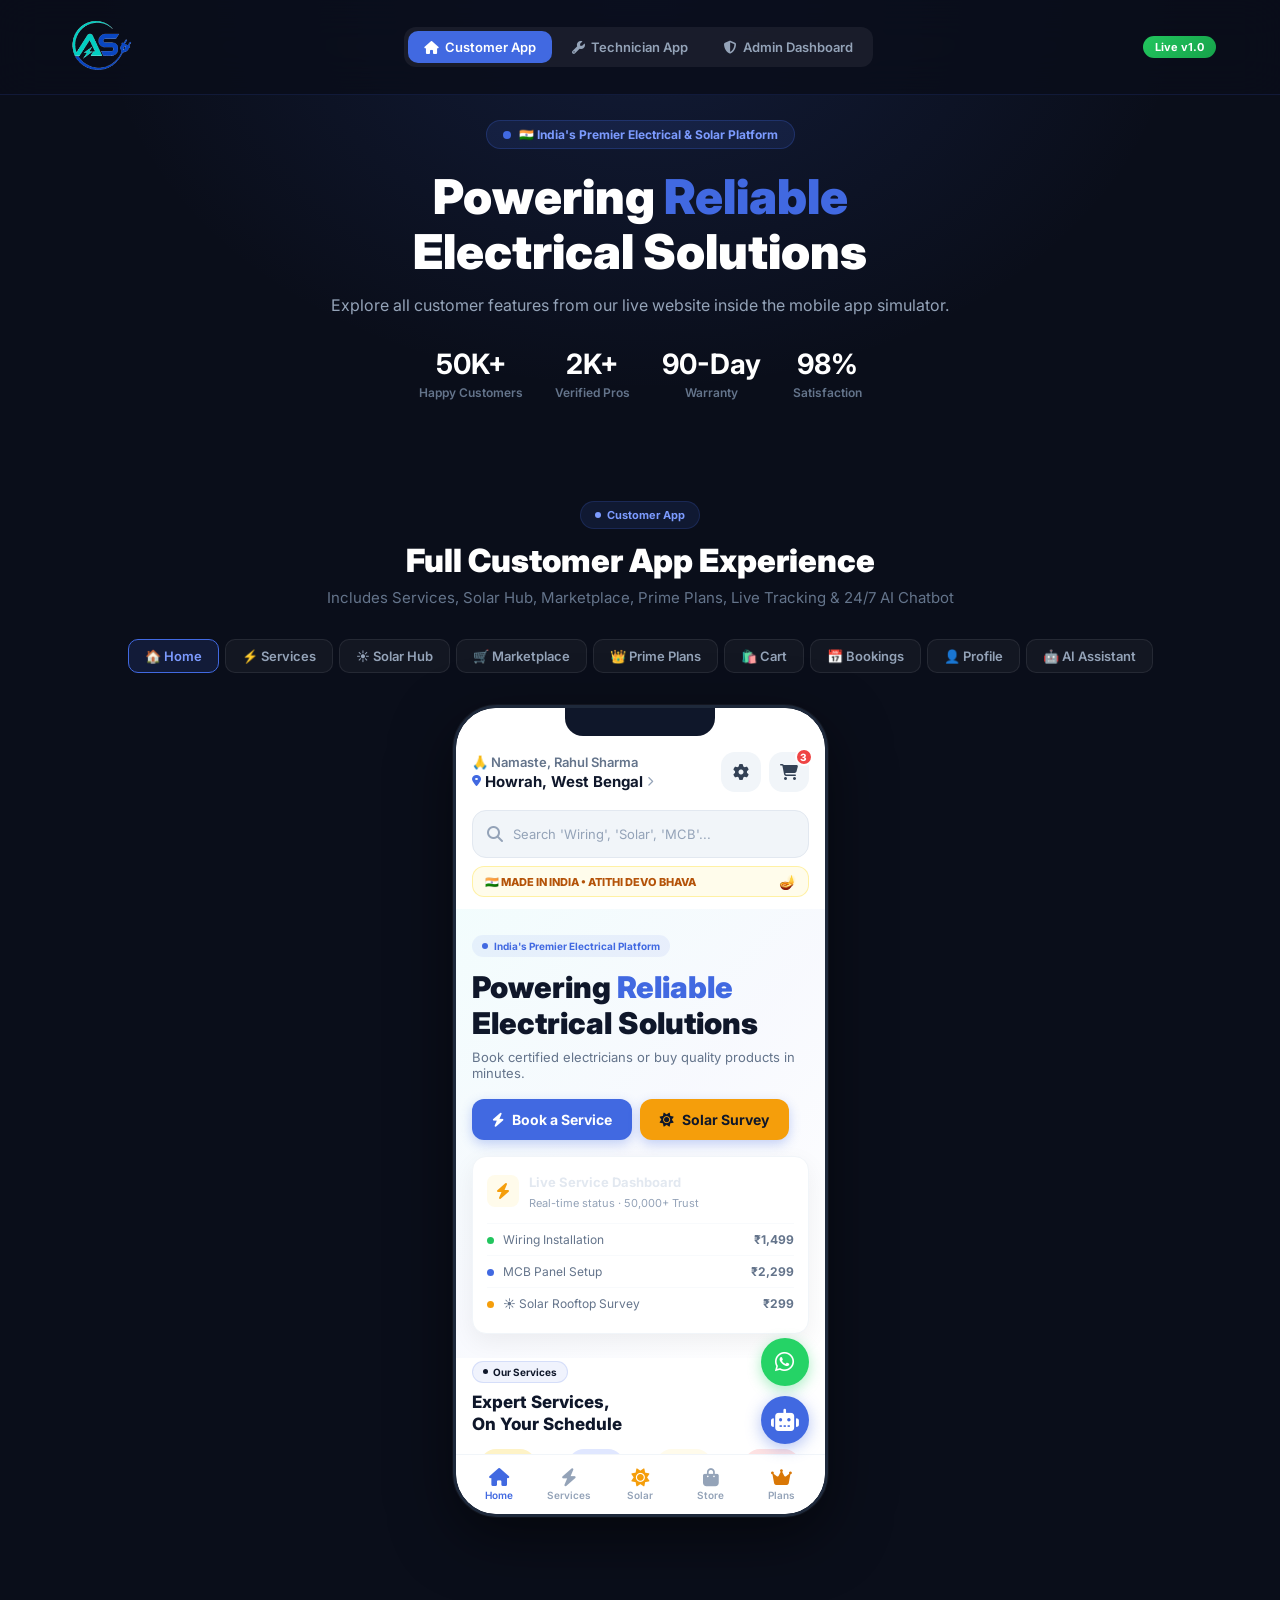
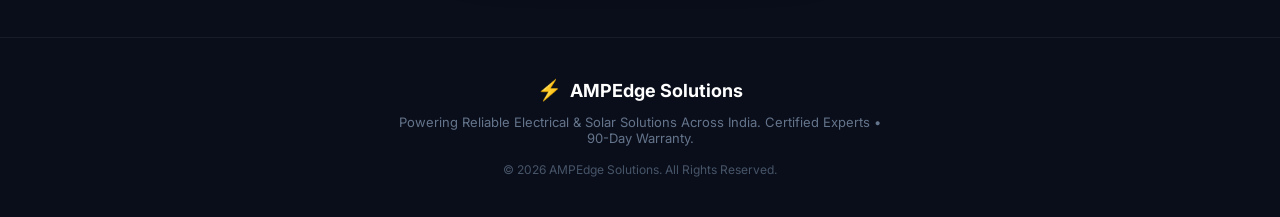
==== commit db5deb7b: "feat(preview): update customer interactive preview with solar hub, prime plans, and website feature " ====
--- a/preview/index.html
+++ b/preview/index.html
@@ -3,8 +3,8 @@
 <head>
   <meta charset="UTF-8" />
   <meta name="viewport" content="width=device-width, initial-scale=1.0" />
-  <title>AmpEdge — Full Platform Preview</title>
-  <link href="https://fonts.googleapis.com/css2?family=Inter:wght@400;500;600;700;800;900&display=swap" rel="stylesheet" />
+  <title>AmpEdge — Full Platform & Customer App Preview</title>
+  <link href="https://fonts.googleapis.com/css2?family=Inter:wght@400;500;600;700;800;900&family=Plus+Jakarta+Sans:wght@700;800;900&display=swap" rel="stylesheet" />
   <link rel="stylesheet" href="https://cdnjs.cloudflare.com/ajax/libs/font-awesome/6.5.1/css/all.min.css" />
   <link rel="stylesheet" href="style.css" />
 </head>
@@ -13,14 +13,14 @@
   <nav class="top-nav">
     <div class="nav-inner">
       <div class="nav-logo">
-        <img src="logo.png" alt="AMPEdge Logo" style="height:80px;width:auto;object-fit:contain" />
+        <img src="logo.png" alt="AMPEdge Logo" style="height:70px;width:auto;object-fit:contain" />
       </div>
       <div class="nav-tabs">
         <button class="nav-tab active" data-section="customer"><i class="fas fa-home"></i> Customer App</button>
         <button class="nav-tab" data-section="technician"><i class="fas fa-wrench"></i> Technician App</button>
         <button class="nav-tab" data-section="admin"><i class="fas fa-shield-halved"></i> Admin Dashboard</button>
       </div>
-      <div class="nav-badge">Live Preview</div>
+      <div class="nav-badge">Live v1.0</div>
     </div>
   </nav>
 
@@ -28,14 +28,14 @@
   <header class="hero">
     <div class="hero-bg"></div>
     <div class="hero-content">
-      <div class="hero-pill"><span class="pulse-dot"></span> India's Premier Electrical Platform</div>
+      <div class="hero-pill"><span class="pulse-dot"></span> 🇮🇳 India's Premier Electrical & Solar Platform</div>
       <h1>Powering <span>Reliable</span><br/>Electrical Solutions</h1>
-      <p>Complete platform preview — Customer App, Technician App & Admin Dashboard</p>
+      <p>Explore all customer features from our live website inside the mobile app simulator.</p>
       <div class="hero-stats">
-        <div class="hero-stat"><strong>30</strong><span>Total Screens</span></div>
-        <div class="hero-stat"><strong>14</strong><span>Customer</span></div>
-        <div class="hero-stat"><strong>5</strong><span>Technician</span></div>
-        <div class="hero-stat"><strong>9</strong><span>Admin</span></div>
+        <div class="hero-stat"><strong>50K+</strong><span>Happy Customers</span></div>
+        <div class="hero-stat"><strong>2K+</strong><span>Verified Pros</span></div>
+        <div class="hero-stat"><strong>90-Day</strong><span>Warranty</span></div>
+        <div class="hero-stat"><strong>98%</strong><span>Satisfaction</span></div>
       </div>
     </div>
   </header>
@@ -44,15 +44,17 @@
   <section id="customer" class="section active-section">
     <div class="section-header">
       <div class="section-chip"><span class="chip-dot"></span> Customer App</div>
-      <h2>Premium Customer Experience</h2>
-      <p>Urban Company-style service booking with integrated hardware marketplace</p>
+      <h2>Full Customer App Experience</h2>
+      <p>Includes Services, Solar Hub, Marketplace, Prime Plans, Live Tracking & 24/7 AI Chatbot</p>
     </div>
 
     <!-- Screen Tabs -->
     <div class="screen-tabs" id="customer-tabs">
       <button class="screen-tab active" data-screen="c-home">🏠 Home</button>
       <button class="screen-tab" data-screen="c-services">⚡ Services</button>
+      <button class="screen-tab" data-screen="c-solar">☀️ Solar Hub</button>
       <button class="screen-tab" data-screen="c-marketplace">🛒 Marketplace</button>
+      <button class="screen-tab" data-screen="c-plans">👑 Prime Plans</button>
       <button class="screen-tab" data-screen="c-cart">🛍️ Cart</button>
       <button class="screen-tab" data-screen="c-bookings">📅 Bookings</button>
       <button class="screen-tab" data-screen="c-profile">👤 Profile</button>
@@ -65,22 +67,28 @@
         <div class="phone-notch"></div>
         <div class="phone-screen" id="customer-screen">
 
-          <!-- C-HOME -->
+          <!-- ================= C-HOME ================= -->
           <div class="screen-content active" id="c-home">
             <div class="app-header">
               <div>
-                <div class="app-greeting">Good Morning, User 👋</div>
-                <div class="app-location"><i class="fas fa-map-marker-alt" style="color:#4169E1;font-size:12px"></i> <strong>Connaught Place, Delhi</strong> <i class="fas fa-chevron-right" style="font-size:10px;color:#94a3b8"></i></div>
+                <div class="app-greeting">🙏 Namaste, Rahul Sharma</div>
+                <div class="app-location"><i class="fas fa-map-marker-alt" style="color:#4169E1;font-size:12px"></i> <strong>Howrah, West Bengal</strong> <i class="fas fa-chevron-right" style="font-size:10px;color:#94a3b8"></i></div>
               </div>
               <div style="display:flex;gap:8px">
                 <div class="icon-btn"><i class="fas fa-gear"></i></div>
-                <div class="icon-btn" style="position:relative"><i class="fas fa-shopping-cart"></i><span class="cart-badge">2</span></div>
+                <div class="icon-btn" style="position:relative" onclick="switchCustomerTab('c-cart')"><i class="fas fa-shopping-cart"></i><span class="cart-badge">3</span></div>
               </div>
             </div>
 
             <div class="search-bar">
               <i class="fas fa-search" style="color:#94a3b8"></i>
-              <span style="color:#94a3b8;font-size:13px">Search for 'AC Repair', 'Wiring'...</span>
+              <span style="color:#94a3b8;font-size:13px">Search 'Wiring', 'Solar', 'MCB'...</span>
+            </div>
+
+            <!-- Welcome Tag -->
+            <div style="margin: 0 16px 12px; display: flex; align-items: center; justify-content: space-between; background: rgba(255,215,0,0.08); border: 1px solid rgba(255,215,0,0.3); padding: 6px 12px; border-radius: 12px;">
+              <span style="font-size: 11px; font-weight: 800; color: #b45309;">🇮🇳 MADE IN INDIA • ATITHI DEVO BHAVA</span>
+              <span style="font-size: 14px;">🪔</span>
             </div>
 
             <div class="home-hero">
@@ -88,198 +96,614 @@
               <div class="home-hero-pill"><span class="pulse-dot-sm"></span> India's Premier Electrical Platform</div>
               <div class="home-hero-title">Powering <span>Reliable</span><br/>Electrical Solutions</div>
               <div class="home-hero-sub">Book certified electricians or buy quality products in minutes.</div>
-              <button class="cta-btn"><i class="fas fa-bolt"></i> Book a Service</button>
-
+              <div style="display:flex; gap:8px; margin-bottom:16px;">
+                <button class="cta-btn" style="margin-bottom:0" onclick="switchCustomerTab('c-services')"><i class="fas fa-bolt"></i> Book a Service</button>
+                <button class="cta-btn" style="background:#f59e0b; color:#0f172a; margin-bottom:0" onclick="switchCustomerTab('c-solar')"><i class="fas fa-sun"></i> Solar Survey</button>
+              </div>
+
+              <!-- Floating Live Dashboard -->
               <div class="dashboard-card">
                 <div class="dc-header">
                   <div class="dc-icon"><i class="fas fa-bolt" style="color:#f59e0b"></i></div>
-                  <div><strong style="font-size:13px">Live Service Dashboard</strong><br/><span style="font-size:11px;color:#94a3b8">Booking status · Real-time</span></div>
+                  <div><strong style="font-size:13px">Live Service Dashboard</strong><br/><span style="font-size:11px;color:#94a3b8">Real-time status · 50,000+ Trust</span></div>
                 </div>
                 <div class="dc-row"><span><span class="dot green"></span> Wiring Installation</span><strong>₹1,499</strong></div>
-                <div class="dc-row"><span><span class="dot blue"></span> Smart Home Setup</span><strong>₹4,999</strong></div>
-              </div>
-            </div>
-
+                <div class="dc-row"><span><span class="dot blue"></span> MCB Panel Setup</span><strong>₹2,299</strong></div>
+                <div class="dc-row"><span><span class="dot" style="background:#f59e0b"></span> ☀️ Solar Rooftop Survey</span><strong>₹299</strong></div>
+              </div>
+            </div>
+
+            <!-- Categories -->
             <div class="app-section">
               <div class="section-chip-sm"><span class="chip-dot-sm"></span> Our Services</div>
               <div class="section-title-sm">Expert Services,<br/>On Your Schedule</div>
               <div class="categories-grid">
-                <div class="cat-item"><div class="cat-icon" style="background:#fef3c7"><i class="fas fa-wrench" style="color:#d97706"></i></div><span>Repairs</span></div>
-                <div class="cat-item"><div class="cat-icon" style="background:#e0e7ff"><i class="fas fa-hard-hat" style="color:#4f46e5"></i></div><span>Installation</span></div>
-                <div class="cat-item"><div class="cat-icon" style="background:#fee2e2"><i class="fas fa-bolt" style="color:#dc2626"></i></div><span>Emergency</span></div>
-                <div class="cat-item"><div class="cat-icon" style="background:#dcfce7"><i class="fas fa-shield-halved" style="color:#16a34a"></i></div><span>Audit</span></div>
-              </div>
-            </div>
-
+                <div class="cat-item" onclick="switchCustomerTab('c-services')"><div class="cat-icon" style="background:#fef3c7"><i class="fas fa-wrench" style="color:#d97706"></i></div><span>Repairs</span></div>
+                <div class="cat-item" onclick="switchCustomerTab('c-services')"><div class="cat-icon" style="background:#e0e7ff"><i class="fas fa-hard-hat" style="color:#4f46e5"></i></div><span>Installation</span></div>
+                <div class="cat-item" onclick="switchCustomerTab('c-solar')"><div class="cat-icon" style="background:#fffbeb"><i class="fas fa-sun" style="color:#f59e0b"></i></div><span>Solar ☀️</span></div>
+                <div class="cat-item" onclick="switchCustomerTab('c-services')"><div class="cat-icon" style="background:#fee2e2"><i class="fas fa-bolt" style="color:#dc2626"></i></div><span>Emergency</span></div>
+              </div>
+            </div>
+
+            <!-- Solar Banner Card -->
+            <div class="app-section">
+              <div style="margin: 0 16px; background: linear-gradient(135deg, #0f172a 0%, #1e3a5f 100%); border-radius: 18px; padding: 18px; color: #fff; position: relative; overflow: hidden;">
+                <div style="font-size: 10.5px; font-weight: 800; color: #ffd700; letter-spacing: 1px; margin-bottom: 4px;">☀️ SOLAR ENERGY SOLUTIONS</div>
+                <div style="font-size: 17px; font-weight: 900; line-height: 1.3; margin-bottom: 6px;">Cut Electricity Bills by Up to 90%</div>
+                <div style="font-size: 11.5px; color: rgba(255,255,255,0.7); line-height: 1.5; margin-bottom: 12px;">Rooftop surveys, Monocrystalline panels & DISCOM net-metering assistance.</div>
+                <div style="display:flex; gap:8px;">
+                  <button onclick="switchCustomerTab('c-solar')" style="background:#f59e0b; color:#0f172a; border:none; padding:8px 14px; border-radius:10px; font-weight:800; font-size:12px; cursor:pointer;">Explore Solar →</button>
+                  <button onclick="switchCustomerTab('c-solar')" style="background:rgba(255,255,255,0.15); color:#fff; border:1px solid rgba(255,255,255,0.3); padding:8px 12px; border-radius:10px; font-weight:700; font-size:12px; cursor:pointer;">Book Survey ₹299</button>
+                </div>
+              </div>
+            </div>
+
+            <!-- Most Booked Services -->
             <div class="app-section">
               <div style="display:flex;justify-content:space-between;align-items:center;padding:0 16px;margin-bottom:12px">
                 <strong style="font-size:15px">Most Booked Services</strong>
-                <span style="color:#4169E1;font-size:13px;font-weight:600">Explore All →</span>
+                <span style="color:#4169E1;font-size:13px;font-weight:600;cursor:pointer;" onclick="switchCustomerTab('c-services')">Explore All →</span>
               </div>
               <div class="services-scroll">
                 <div class="service-card">
-                  <div class="service-img"></div>
-                  <div class="service-info"><strong>AC Installation</strong><div style="color:#4169E1;font-weight:600">₹1,499</div></div>
-                  <button class="add-btn">ADD TO CART</button>
+                  <div class="service-img" style="background:linear-gradient(135deg,#dbeafe,#93c5fd);display:flex;align-items:center;justify-content:center;font-size:32px">❄️</div>
+                  <div class="service-info"><strong>AC Installation</strong><div style="color:#4169E1;font-weight:700">₹1,499</div></div>
+                  <button class="add-btn" onclick="alert('Added AC Installation to Cart!')">ADD TO CART</button>
                 </div>
                 <div class="service-card">
-                  <div class="service-img"></div>
-                  <div class="service-info"><strong>Wiring Repair</strong><div style="color:#4169E1;font-weight:600">₹799</div></div>
-                  <button class="add-btn">ADD TO CART</button>
+                  <div class="service-img" style="background:linear-gradient(135deg,#fef3c7,#fde68a);display:flex;align-items:center;justify-content:center;font-size:32px">🔌</div>
+                  <div class="service-info"><strong>Wiring Repair</strong><div style="color:#4169E1;font-weight:700">₹799</div></div>
+                  <button class="add-btn" onclick="alert('Added Wiring Repair to Cart!')">ADD TO CART</button>
                 </div>
                 <div class="service-card">
-                  <div class="service-img"></div>
-                  <div class="service-info"><strong>Smart Home</strong><div style="color:#4169E1;font-weight:600">₹4,999</div></div>
-                  <button class="add-btn">ADD TO CART</button>
-                </div>
-              </div>
-            </div>
-
+                  <div class="service-img" style="background:linear-gradient(135deg,#e0e7ff,#c7d2fe);display:flex;align-items:center;justify-content:center;font-size:32px">🏠</div>
+                  <div class="service-info"><strong>Smart Home</strong><div style="color:#4169E1;font-weight:700">₹4,999</div></div>
+                  <button class="add-btn" onclick="alert('Added Smart Home Setup to Cart!')">ADD TO CART</button>
+                </div>
+              </div>
+            </div>
+
+            <!-- Prime Membership Banner -->
+            <div class="app-section">
+              <div style="margin: 0 16px; background: #fffbeb; border: 1.5px solid #fde68a; border-radius: 18px; padding: 16px; display:flex; align-items:center; gap:12px; cursor:pointer;" onclick="switchCustomerTab('c-plans')">
+                <div style="width:42px; height:42px; border-radius:12px; background:#fef3c7; display:flex; align-items:center; justify-content:center; font-size:22px;">👑</div>
+                <div style="flex:1;">
+                  <div style="font-size:14px; font-weight:800; color:#92400e;">AmpEdge Prime Plans</div>
+                  <div style="font-size:11.5px; color:#b45309; margin-top:2px;">Save up to 20% on all bookings + 24/7 priority response.</div>
+                </div>
+                <span style="font-size:12px; font-weight:800; color:#d97706;">View →</span>
+              </div>
+            </div>
+
+            <!-- Marketplace Preview -->
             <div class="app-section">
               <div class="section-chip-sm"><span class="chip-dot-sm"></span> Marketplace</div>
-              <div class="section-title-sm">Quality Products,<br/>Delivered Fast</div>
+              <div class="section-title-sm">Genuine Electrical Products</div>
               <div class="marketplace-scroll">
-                <div class="mpc-card"><div style="font-size:24px">🔦</div><strong style="font-size:12px">Switches</strong><span style="font-size:10px;color:#94a3b8">240+ Products</span></div>
-                <div class="mpc-card"><div style="font-size:24px">🪢</div><strong style="font-size:12px">Cables</strong><span style="font-size:10px;color:#94a3b8">180+ Products</span></div>
-                <div class="mpc-card"><div style="font-size:24px">⚡</div><strong style="font-size:12px">MCB & DB</strong><span style="font-size:10px;color:#94a3b8">95+ Products</span></div>
-                <div class="mpc-card"><div style="font-size:24px">💡</div><strong style="font-size:12px">Lighting</strong><span style="font-size:10px;color:#94a3b8">320+ Products</span></div>
-              </div>
-            </div>
-
-            <div class="why-section">
+                <div class="mpc-card" onclick="switchCustomerTab('c-marketplace')"><div style="font-size:24px">🔦</div><strong style="font-size:12px">Switches</strong><span style="font-size:10px;color:#94a3b8">240+ Items</span></div>
+                <div class="mpc-card" onclick="switchCustomerTab('c-marketplace')"><div style="font-size:24px">🪢</div><strong style="font-size:12px">Cables</strong><span style="font-size:10px;color:#94a3b8">180+ Items</span></div>
+                <div class="mpc-card" onclick="switchCustomerTab('c-marketplace')"><div style="font-size:24px">⚡</div><strong style="font-size:12px">MCB & DB</strong><span style="font-size:10px;color:#94a3b8">95+ Items</span></div>
+                <div class="mpc-card" onclick="switchCustomerTab('c-marketplace')"><div style="font-size:24px">💡</div><strong style="font-size:12px">Lighting</strong><span style="font-size:10px;color:#94a3b8">320+ Items</span></div>
+                <div class="mpc-card" onclick="switchCustomerTab('c-solar')"><div style="font-size:24px">☀️</div><strong style="font-size:12px">Solar</strong><span style="font-size:10px;color:#94a3b8">50+ Items</span></div>
+              </div>
+            </div>
+
+            <!-- Trusted Brands -->
+            <div class="app-section" style="padding: 0 16px;">
+              <div style="font-size:11px; font-weight:800; color:#94a3b8; letter-spacing:1px; text-transform:uppercase; margin-bottom:10px;">Genuine Brands Supported</div>
+              <div style="display:flex; flex-wrap:wrap; gap:8px;">
+                <span style="background:#f1f5f9; padding:4px 10px; border-radius:12px; font-size:11px; font-weight:700; color:#334155;">⚡ Havells</span>
+                <span style="background:#f1f5f9; padding:4px 10px; border-radius:12px; font-size:11px; font-weight:700; color:#334155;">🔌 Polycab</span>
+                <span style="background:#f1f5f9; padding:4px 10px; border-radius:12px; font-size:11px; font-weight:700; color:#334155;">🪢 Finolex</span>
+                <span style="background:#f1f5f9; padding:4px 10px; border-radius:12px; font-size:11px; font-weight:700; color:#334155;">💡 Philips</span>
+                <span style="background:#f1f5f9; padding:4px 10px; border-radius:12px; font-size:11px; font-weight:700; color:#334155;">🔘 Legrand</span>
+                <span style="background:#f1f5f9; padding:4px 10px; border-radius:12px; font-size:11px; font-weight:700; color:#334155;">☀️ Luminous</span>
+              </div>
+            </div>
+
+            <!-- Why AmpEdge -->
+            <div class="why-section" style="margin-top:20px;">
               <div class="section-chip-sm" style="border-color:rgba(255,255,255,0.2);background:rgba(255,255,255,0.1)"><span class="chip-dot-sm" style="background:#fff"></span> <span style="color:#fff">Why AMPEDGE</span></div>
               <div class="section-title-sm" style="color:#fff;font-size:20px">Built on Trust.<br/>Engineered for Excellence.</div>
               <div class="why-cards">
-                <div class="why-card"><i class="fas fa-circle-check" style="color:#22c55e;font-size:22px;margin-bottom:10px"></i><strong>Verified Pros</strong><span>Background-checked & licensed trained engineers.</span></div>
-                <div class="why-card"><i class="fas fa-shield-halved" style="color:#3b82f6;font-size:22px;margin-bottom:10px"></i><strong>90-Day Warranty</strong><span>All work is backed by our satisfaction guarantee.</span></div>
-                <div class="why-card"><i class="fas fa-bolt" style="color:#f59e0b;font-size:22px;margin-bottom:10px"></i><strong>Fast Response</strong><span>Same-day service and 24/7 emergency support.</span></div>
-              </div>
-            </div>
-
+                <div class="why-card"><i class="fas fa-circle-check" style="color:#22c55e;font-size:22px;margin-bottom:10px"></i><strong>Verified Pros</strong><span>Background-checked & licensed engineers.</span></div>
+                <div class="why-card"><i class="fas fa-shield-halved" style="color:#3b82f6;font-size:22px;margin-bottom:10px"></i><strong>90-Day Warranty</strong><span>All work backed by our guarantee.</span></div>
+                <div class="why-card"><i class="fas fa-bolt" style="color:#f59e0b;font-size:22px;margin-bottom:10px"></i><strong>Fast Response</strong><span>Same-day and 24/7 emergency support.</span></div>
+              </div>
+            </div>
+
+            <!-- Testimonials -->
             <div class="app-section" style="margin-top:24px">
               <div class="section-chip-sm"><span class="chip-dot-sm"></span> Testimonials</div>
-              <div class="section-title-sm">Trusted by Thousands</div>
+              <div class="section-title-sm">Trusted by 50,000+ Customers</div>
               <div class="testi-scroll">
                 <div class="testi-card">
                   <div style="color:#f59e0b;margin-bottom:8px">★★★★★</div>
-                  <div style="font-size:12px;color:#64748b;font-style:italic;margin-bottom:12px">"Completely transformed our office setup. 100% transparent pricing!"</div>
-                  <div style="display:flex;align-items:center;gap:8px"><div class="avatar" style="background:#4169E1">R</div><div><strong style="font-size:12px">Rahul Sharma</strong><br/><span style="font-size:10px;color:#94a3b8">Delhi</span></div></div>
+                  <div style="font-size:12px;color:#64748b;font-style:italic;margin-bottom:12px">"Installed our 3kW solar panel setup flawlessly. My electricity bill is down 85%!"</div>
+                  <div style="display:flex;align-items:center;gap:8px"><div class="avatar" style="background:#4169E1">R</div><div><strong style="font-size:12px">Rahul Sharma</strong><br/><span style="font-size:10px;color:#94a3b8">Kolkata</span></div></div>
                 </div>
                 <div class="testi-card">
                   <div style="color:#f59e0b;margin-bottom:8px">★★★★★</div>
-                  <div style="font-size:12px;color:#64748b;font-style:italic;margin-bottom:12px">"Needed urgent repair at midnight — they responded in 30 minutes!"</div>
-                  <div style="display:flex;align-items:center;gap:8px"><div class="avatar" style="background:#059669">P</div><div><strong style="font-size:12px">Priya Menon</strong><br/><span style="font-size:10px;color:#94a3b8">Bangalore</span></div></div>
-                </div>
-              </div>
-            </div>
-
-            <div style="height:80px"></div>
-
-            <!-- Bottom Tab Bar -->
+                  <div style="font-size:12px;color:#64748b;font-style:italic;margin-bottom:12px">"Needed emergency repair at midnight — technician arrived in 25 mins!"</div>
+                  <div style="display:flex;align-items:center;gap:8px"><div class="avatar" style="background:#059669">P</div><div><strong style="font-size:12px">Priya Sen</strong><br/><span style="font-size:10px;color:#94a3b8">Howrah</span></div></div>
+                </div>
+              </div>
+            </div>
+
+            <div style="height:90px"></div>
+
+            <!-- Tab Bar -->
             <div class="tab-bar">
-              <div class="tab-item active"><i class="fas fa-home"></i><span>Home</span></div>
-              <div class="tab-item"><i class="fas fa-shopping-bag"></i><span>Store</span></div>
-              <div class="tab-item"><i class="fas fa-heart"></i><span>Wishlist</span></div>
-              <div class="tab-item"><i class="fas fa-calendar"></i><span>Bookings</span></div>
-              <div class="tab-item"><i class="fas fa-user"></i><span>Profile</span></div>
-            </div>
-
-            <!-- AI FAB -->
-            <div class="ai-fab"><i class="fas fa-robot"></i></div>
-          </div>
-
-          <!-- C-SERVICES -->
+              <div class="tab-item active" onclick="switchCustomerTab('c-home')"><i class="fas fa-home"></i><span>Home</span></div>
+              <div class="tab-item" onclick="switchCustomerTab('c-services')"><i class="fas fa-bolt"></i><span>Services</span></div>
+              <div class="tab-item" onclick="switchCustomerTab('c-solar')"><i class="fas fa-sun" style="color:#f59e0b"></i><span>Solar</span></div>
+              <div class="tab-item" onclick="switchCustomerTab('c-marketplace')"><i class="fas fa-shopping-bag"></i><span>Store</span></div>
+              <div class="tab-item" onclick="switchCustomerTab('c-plans')"><i class="fas fa-crown" style="color:#d97706"></i><span>Plans</span></div>
+            </div>
+
+            <!-- Floating Action Buttons -->
+            <div style="position:absolute; bottom:70px; right:16px; display:flex; flex-direction:column; gap:10px; z-index:100;">
+              <a href="https://wa.me/919123667258?text=Hello%20AmpEdge%20Support" target="_blank" style="width:48px; height:48px; border-radius:50%; background:#25d366; display:flex; align-items:center; justify-content:center; color:#fff; font-size:22px; text-decoration:none; box-shadow:0 4px 14px rgba(37,211,102,0.4);">
+                <i class="fab fa-whatsapp"></i>
+              </a>
+              <div class="ai-fab" onclick="switchCustomerTab('c-ai')" style="position:static; width:48px; height:48px;">
+                <i class="fas fa-robot"></i>
+              </div>
+            </div>
+          </div>
+
+
+          <!-- ================= C-SERVICES ================= -->
           <div class="screen-content" id="c-services">
             <div class="app-header">
               <div style="display:flex;align-items:center;gap:10px">
-                <div class="icon-btn-sm"><i class="fas fa-arrow-left"></i></div>
-                <strong style="font-size:17px">Services</strong>
-              </div>
-              <div class="icon-btn" style="position:relative"><i class="fas fa-shopping-cart"></i><span class="cart-badge">2</span></div>
-            </div>
-            <div class="search-bar"><i class="fas fa-search" style="color:#94a3b8"></i><span style="color:#94a3b8;font-size:13px">Search services...</span></div>
-            <div class="cat-chips-scroll">
-              <span class="cat-chip active">All</span>
-              <span class="cat-chip">Repairs</span>
-              <span class="cat-chip">Installation</span>
-              <span class="cat-chip">Emergency</span>
-              <span class="cat-chip">Audit</span>
-            </div>
+                <div class="icon-btn-sm" onclick="switchCustomerTab('c-home')"><i class="fas fa-arrow-left"></i></div>
+                <strong style="font-size:17px">Book Electrician</strong>
+              </div>
+              <div class="icon-btn" style="position:relative" onclick="switchCustomerTab('c-cart')"><i class="fas fa-shopping-cart"></i><span class="cart-badge">3</span></div>
+            </div>
+
+            <!-- Location info -->
+            <div style="padding:0 16px 10px; display:flex; justify-content:space-between; align-items:center;">
+              <span style="font-size:12px; color:#64748b;">📍 Service in <strong>Howrah (711307)</strong></span>
+              <span style="font-size:11.5px; color:#4169E1; font-weight:700; cursor:pointer;">Change City</span>
+            </div>
+
+            <!-- Property Type Selector (Website Feature) -->
+            <div style="padding: 10px 16px 6px;">
+              <div style="font-size:12px; font-weight:800; color:#0f172a; margin-bottom:8px;">1. SELECT PROPERTY TYPE</div>
+              <div style="display:grid; grid-template-columns: repeat(4, 1fr); gap:8px;">
+                <div class="prop-select-btn active" style="padding:10px 6px; text-align:center; border:1.5px solid #4169E1; background:rgba(65,105,225,0.06); border-radius:12px; cursor:pointer;">
+                  <div style="font-size:18px">🏠</div>
+                  <div style="font-size:11px; font-weight:800; color:#4169E1; margin-top:4px">House</div>
+                </div>
+                <div class="prop-select-btn" style="padding:10px 6px; text-align:center; border:1px solid #e2e8f0; background:#fff; border-radius:12px; cursor:pointer;">
+                  <div style="font-size:18px">🏢</div>
+                  <div style="font-size:11px; font-weight:700; color:#334155; margin-top:4px">Flat</div>
+                </div>
+                <div class="prop-select-btn" style="padding:10px 6px; text-align:center; border:1px solid #e2e8f0; background:#fff; border-radius:12px; cursor:pointer;">
+                  <div style="font-size:18px">💼</div>
+                  <div style="font-size:11px; font-weight:700; color:#334155; margin-top:4px">Office</div>
+                </div>
+                <div class="prop-select-btn" style="padding:10px 6px; text-align:center; border:1px solid #e2e8f0; background:#fff; border-radius:12px; cursor:pointer;">
+                  <div style="font-size:18px">🏭</div>
+                  <div style="font-size:11px; font-weight:700; color:#334155; margin-top:4px">Factory</div>
+                </div>
+              </div>
+            </div>
+
+            <!-- Budget Filter (Website Feature) -->
+            <div style="padding: 10px 16px 4px;">
+              <div style="font-size:12px; font-weight:800; color:#0f172a; margin-bottom:8px;">2. BUDGET FILTER</div>
+              <div style="display:flex; gap:6px; overflow-x:auto;">
+                <span class="cat-chip active" style="font-size:11px; padding:5px 10px;">🟢 All</span>
+                <span class="cat-chip" style="font-size:11px; padding:5px 10px;">💵 Under ₹500</span>
+                <span class="cat-chip" style="font-size:11px; padding:5px 10px;">💳 ₹500 - ₹2K</span>
+                <span class="cat-chip" style="font-size:11px; padding:5px 10px;">⚡ Over ₹2K</span>
+              </div>
+            </div>
+
+            <div class="search-bar"><i class="fas fa-search" style="color:#94a3b8"></i><input type="text" placeholder="Search service..." style="border:none;background:transparent;outline:none;font-size:13px;width:100%" /></div>
+
+            <!-- Service List -->
             <div class="service-list">
-              <div class="service-list-item"><div class="sli-img"><i class="fas fa-snowflake" style="color:#3b82f6;font-size:22px"></i></div><div class="sli-info"><strong>AC Installation & Repair</strong><div style="font-size:12px;color:#94a3b8">Installation • 2-3 hrs</div><div style="display:flex;align-items:center;gap:8px;margin-top:6px"><span style="color:#4169E1;font-weight:700">₹1,499</span><span style="font-size:11px;color:#94a3b8">★ 4.8 (234)</span></div></div><button class="add-btn-sm">ADD</button></div>
-              <div class="service-list-item"><div class="sli-img"><i class="fas fa-plug" style="color:#d97706;font-size:22px"></i></div><div class="sli-info"><strong>Wiring & Rewiring</strong><div style="font-size:12px;color:#94a3b8">Repair • 1-2 hrs</div><div style="display:flex;align-items:center;gap:8px;margin-top:6px"><span style="color:#4169E1;font-weight:700">₹799</span><span style="font-size:11px;color:#94a3b8">★ 4.6 (189)</span></div></div><button class="add-btn-sm">ADD</button></div>
-              <div class="service-list-item"><div class="sli-img"><i class="fas fa-lightbulb" style="color:#eab308;font-size:22px"></i></div><div class="sli-info"><strong>Light & Fan Installation</strong><div style="font-size:12px;color:#94a3b8">Installation • 1 hr</div><div style="display:flex;align-items:center;gap:8px;margin-top:6px"><span style="color:#4169E1;font-weight:700">₹499</span><span style="font-size:11px;color:#94a3b8">★ 4.7 (312)</span></div></div><button class="add-btn-sm">ADD</button></div>
-              <div class="service-list-item"><div class="sli-img"><i class="fas fa-shield-halved" style="color:#16a34a;font-size:22px"></i></div><div class="sli-info"><strong>Safety Audit & Inspection</strong><div style="font-size:12px;color:#94a3b8">Audit • 3-4 hrs</div><div style="display:flex;align-items:center;gap:8px;margin-top:6px"><span style="color:#4169E1;font-weight:700">₹2,999</span><span style="font-size:11px;color:#94a3b8">★ 4.9 (98)</span></div></div><button class="add-btn-sm">ADD</button></div>
-              <div class="service-list-item"><div class="sli-img"><i class="fas fa-house-signal" style="color:#6366f1;font-size:22px"></i></div><div class="sli-info"><strong>Smart Home Setup</strong><div style="font-size:12px;color:#94a3b8">Installation • 4-6 hrs</div><div style="display:flex;align-items:center;gap:8px;margin-top:6px"><span style="color:#4169E1;font-weight:700">₹4,999</span><span style="font-size:11px;color:#94a3b8">★ 4.8 (67)</span></div></div><button class="add-btn-sm">ADD</button></div>
-            </div>
+              <div class="service-list-item">
+                <div class="sli-img"><i class="fas fa-snowflake" style="color:#3b82f6;font-size:22px"></i></div>
+                <div class="sli-info">
+                  <strong>AC Installation & Repair</strong>
+                  <div style="font-size:12px;color:#94a3b8">Installation • 2-3 hrs</div>
+                  <div style="display:flex;align-items:center;gap:8px;margin-top:4px">
+                    <span style="color:#4169E1;font-weight:800">₹1,499</span>
+                    <span style="font-size:11px;color:#94a3b8">★ 4.8 (234)</span>
+                  </div>
+                </div>
+                <button class="add-btn-sm" onclick="alert('Added AC Installation to Booking!')">BOOK</button>
+              </div>
+
+              <div class="service-list-item">
+                <div class="sli-img"><i class="fas fa-plug" style="color:#d97706;font-size:22px"></i></div>
+                <div class="sli-info">
+                  <strong>Wiring & Rewiring</strong>
+                  <div style="font-size:12px;color:#94a3b8">Repair • 1-2 hrs</div>
+                  <div style="display:flex;align-items:center;gap:8px;margin-top:4px">
+                    <span style="color:#4169E1;font-weight:800">₹799</span>
+                    <span style="font-size:11px;color:#94a3b8">★ 4.6 (189)</span>
+                  </div>
+                </div>
+                <button class="add-btn-sm" onclick="alert('Added Wiring & Rewiring to Booking!')">BOOK</button>
+              </div>
+
+              <div class="service-list-item">
+                <div class="sli-img" style="background:#fffbeb;"><i class="fas fa-sun" style="color:#f59e0b;font-size:22px"></i></div>
+                <div class="sli-info">
+                  <strong>Solar Rooftop Survey</strong>
+                  <div style="font-size:12px;color:#94a3b8">Shadow & kW Sizing • 1 hr</div>
+                  <div style="display:flex;align-items:center;gap:8px;margin-top:4px">
+                    <span style="color:#d97706;font-weight:800">₹299</span>
+                    <span style="font-size:11px;color:#94a3b8">★ 4.9 (412)</span>
+                  </div>
+                </div>
+                <button class="add-btn-sm" style="background:#f59e0b;color:#0f172a" onclick="switchCustomerTab('c-solar')">SURVEY</button>
+              </div>
+
+              <div class="service-list-item">
+                <div class="sli-img"><i class="fas fa-lightbulb" style="color:#eab308;font-size:22px"></i></div>
+                <div class="sli-info">
+                  <strong>Light & Fan Installation</strong>
+                  <div style="font-size:12px;color:#94a3b8">Installation • 1 hr</div>
+                  <div style="display:flex;align-items:center;gap:8px;margin-top:4px">
+                    <span style="color:#4169E1;font-weight:800">₹499</span>
+                    <span style="font-size:11px;color:#94a3b8">★ 4.7 (312)</span>
+                  </div>
+                </div>
+                <button class="add-btn-sm" onclick="alert('Added Light & Fan to Booking!')">BOOK</button>
+              </div>
+
+              <div class="service-list-item">
+                <div class="sli-img"><i class="fas fa-shield-halved" style="color:#16a34a;font-size:22px"></i></div>
+                <div class="sli-info">
+                  <strong>Safety Audit & Inspection</strong>
+                  <div style="font-size:12px;color:#94a3b8">Audit • 3-4 hrs</div>
+                  <div style="display:flex;align-items:center;gap:8px;margin-top:4px">
+                    <span style="color:#4169E1;font-weight:800">₹2,999</span>
+                    <span style="font-size:11px;color:#94a3b8">★ 4.9 (98)</span>
+                  </div>
+                </div>
+                <button class="add-btn-sm" onclick="alert('Added Safety Audit to Booking!')">BOOK</button>
+              </div>
+            </div>
+
+            <!-- Electrician Partner Comparison Card (Website Feature) -->
+            <div style="margin: 16px; padding: 14px; background: #f8fafc; border: 1px solid #e2e8f0; border-radius: 14px;">
+              <div style="font-size: 11.5px; font-weight: 800; color: #4169E1; margin-bottom: 4px;">⚡ VERIFIED ELECTRICIAN PARTNERS</div>
+              <div style="display:flex; justify-content:space-between; align-items:center; margin-top:8px;">
+                <div>
+                  <strong style="font-size:13px;">Rahul Electric Works</strong>
+                  <div style="font-size:11px; color:#64748b;">★ 4.9 (140 jobs) • 📍 1.2 km away</div>
+                </div>
+                <span style="font-size:12px; font-weight:800; color:#16a34a;">Available Now</span>
+              </div>
+            </div>
+
+            <div style="height:80px"></div>
+
             <div class="tab-bar">
-              <div class="tab-item"><i class="fas fa-home"></i><span>Home</span></div>
-              <div class="tab-item"><i class="fas fa-shopping-bag"></i><span>Store</span></div>
-              <div class="tab-item"><i class="fas fa-heart"></i><span>Wishlist</span></div>
-              <div class="tab-item"><i class="fas fa-calendar"></i><span>Bookings</span></div>
-              <div class="tab-item"><i class="fas fa-user"></i><span>Profile</span></div>
-            </div>
-          </div>
-
-          <!-- C-MARKETPLACE -->
+              <div class="tab-item" onclick="switchCustomerTab('c-home')"><i class="fas fa-home"></i><span>Home</span></div>
+              <div class="tab-item active" onclick="switchCustomerTab('c-services')"><i class="fas fa-bolt"></i><span>Services</span></div>
+              <div class="tab-item" onclick="switchCustomerTab('c-solar')"><i class="fas fa-sun" style="color:#f59e0b"></i><span>Solar</span></div>
+              <div class="tab-item" onclick="switchCustomerTab('c-marketplace')"><i class="fas fa-shopping-bag"></i><span>Store</span></div>
+              <div class="tab-item" onclick="switchCustomerTab('c-plans')"><i class="fas fa-crown" style="color:#d97706"></i><span>Plans</span></div>
+            </div>
+          </div>
+
+
+          <!-- ================= C-SOLAR (Website Feature) ================= -->
+          <div class="screen-content" id="c-solar">
+            <div class="app-header">
+              <div style="display:flex;align-items:center;gap:10px">
+                <div class="icon-btn-sm" onclick="switchCustomerTab('c-home')"><i class="fas fa-arrow-left"></i></div>
+                <strong style="font-size:17px">Solar Energy Hub ☀️</strong>
+              </div>
+              <a href="https://wa.me/919123667258?text=I%20want%20to%20inquire%20about%20Solar%20Panels" target="_blank" style="width:36px; height:36px; border-radius:12px; background:#25d366; display:flex; align-items:center; justify-content:center; color:#fff; font-size:16px; text-decoration:none;">
+                <i class="fab fa-whatsapp"></i>
+              </a>
+            </div>
+
+            <!-- Hero Solar Card -->
+            <div style="margin: 12px 16px; background: linear-gradient(135deg, #0f172a 0%, #1e3a5f 100%); border-radius: 20px; padding: 20px; color: #fff;">
+              <div style="background: rgba(245,158,11,0.25); color: #fbbf24; font-size: 10.5px; font-weight: 800; padding: 4px 10px; border-radius: 12px; display: inline-block; margin-bottom: 10px;">
+                ☀️ Certified Solar Partner
+              </div>
+              <div style="font-size: 20px; font-weight: 900; line-height: 1.25; margin-bottom: 8px;">
+                Go Solar. Save More.<br/>Power Your Home.
+              </div>
+              <div style="font-size: 12px; color: rgba(255,255,255,0.75); line-height: 1.5; margin-bottom: 16px;">
+                Generate your own clean electricity and cut electricity bills by up to 90% with 25-year panel performance warranty.
+              </div>
+              <div style="display: flex; gap: 8px;">
+                <button onclick="alert('Survey Scheduled! Our Solar Engineer will contact you.')" style="background: #f59e0b; color: #0f172a; border: none; padding: 10px 16px; border-radius: 10px; font-weight: 800; font-size: 12.5px; cursor: pointer;">Book Survey (₹299)</button>
+                <a href="https://wa.me/919123667258?text=Solar%20Free%20Consultation" target="_blank" style="background: rgba(255,255,255,0.15); color: #fff; border: 1px solid rgba(255,255,255,0.3); padding: 10px 14px; border-radius: 10px; font-weight: 700; font-size: 12.5px; text-decoration: none; display: inline-flex; align-items: center; justify-content: center;">Ask Expert</a>
+              </div>
+            </div>
+
+            <!-- Stats 4-Grid -->
+            <div style="display:grid; grid-template-columns: 1fr 1fr; gap: 10px; margin: 0 16px 16px;">
+              <div style="background:#fff; border:1px solid #fef08a; border-radius:14px; padding:14px; text-align:center;">
+                <div style="font-size:24px; font-weight:900; color:#d97706;">90%</div>
+                <div style="font-size:11px; color:#64748b; font-weight:700; margin-top:2px;">Bill Reduction</div>
+              </div>
+              <div style="background:#fff; border:1px solid #fef08a; border-radius:14px; padding:14px; text-align:center;">
+                <div style="font-size:24px; font-weight:900; color:#d97706;">25 yr</div>
+                <div style="font-size:11px; color:#64748b; font-weight:700; margin-top:2px;">Panel Warranty</div>
+              </div>
+              <div style="background:#fff; border:1px solid #bbf7d0; border-radius:14px; padding:14px; text-align:center;">
+                <div style="font-size:24px; font-weight:900; color:#16a34a;">₹0</div>
+                <div style="font-size:11px; color:#64748b; font-weight:700; margin-top:2px;">Govt Subsidy Help</div>
+              </div>
+              <div style="background:#fff; border:1px solid #fed7aa; border-radius:14px; padding:14px; text-align:center;">
+                <div style="font-size:24px; font-weight:900; color:#ea580c;">3-5 yr</div>
+                <div style="font-size:11px; color:#64748b; font-weight:700; margin-top:2px;">Avg Payback</div>
+              </div>
+            </div>
+
+            <!-- Solar Services -->
+            <div style="padding: 0 16px 14px;">
+              <div style="font-size:13px; font-weight:800; color:#0f172a; margin-bottom:10px;">SOLAR SERVICES & PACKAGES</div>
+              
+              <div style="background:#fff; border:1px solid #e2e8f0; border-radius:16px; padding:14px; display:flex; justify-content:space-between; align-items:center; margin-bottom:10px;">
+                <div style="display:flex; gap:12px; align-items:center;">
+                  <div style="font-size:26px;">🔍</div>
+                  <div>
+                    <strong style="font-size:14px;">Solar Rooftop Survey</strong>
+                    <div style="font-size:11.5px; color:#64748b; margin-top:2px;">Shadow Analysis • kW Sizing</div>
+                    <div style="font-size:14px; font-weight:900; color:#059669; margin-top:4px;">₹299 <span style="font-size:10px; color:#94a3b8; font-weight:500;">/ site visit</span></div>
+                  </div>
+                </div>
+                <button onclick="alert('Survey Added!')" style="background:#4169E1; color:#fff; border:none; padding:8px 12px; border-radius:8px; font-size:11.5px; font-weight:800; cursor:pointer;">BOOK</button>
+              </div>
+
+              <div style="background:linear-gradient(135deg,#fffbeb,#fef3c7); border:1px solid #fde68a; border-radius:16px; padding:14px; display:flex; justify-content:space-between; align-items:center;">
+                <div style="display:flex; gap:12px; align-items:center;">
+                  <div style="font-size:26px;">☀️</div>
+                  <div>
+                    <strong style="font-size:14px;">Solar Panel Installation</strong>
+                    <div style="font-size:11.5px; color:#92400e; margin-top:2px;">Rooftop • Monocrystalline • Net Meter</div>
+                    <div style="font-size:14px; font-weight:900; color:#d97706; margin-top:4px;">₹12,999 <span style="font-size:10px; color:#94a3b8; font-weight:500;">starting</span></div>
+                  </div>
+                </div>
+                <button onclick="alert('Installation Request Initiated!')" style="background:#f59e0b; color:#0f172a; border:none; padding:8px 12px; border-radius:8px; font-size:11.5px; font-weight:800; cursor:pointer;">GET QUOTE</button>
+              </div>
+            </div>
+
+            <!-- 3-Step Process -->
+            <div style="margin: 0 16px 20px; background:#f8fafc; border:1px solid #e2e8f0; border-radius:16px; padding:16px;">
+              <div style="font-size:13px; font-weight:800; color:#0f172a; margin-bottom:12px;">HOW SOLAR INSTALLATION WORKS</div>
+              <div style="display:flex; flex-direction:column; gap:12px;">
+                <div style="display:flex; gap:10px;">
+                  <div style="width:24px; height:24px; border-radius:50%; background:#f59e0b; color:#fff; display:flex; align-items:center; justify-content:center; font-size:11px; font-weight:900;">1</div>
+                  <div style="font-size:12px; color:#334155; line-height:1.4;"><strong>Free Rooftop Survey:</strong> Engineer checks roof area, shadows & load.</div>
+                </div>
+                <div style="display:flex; gap:10px;">
+                  <div style="width:24px; height:24px; border-radius:50%; background:#4169E1; color:#fff; display:flex; align-items:center; justify-content:center; font-size:11px; font-weight:900;">2</div>
+                  <div style="font-size:12px; color:#334155; line-height:1.4;"><strong>Panel & Inverter Setup:</strong> High-efficiency panels and cabling installed.</div>
+                </div>
+                <div style="display:flex; gap:10px;">
+                  <div style="width:24px; height:24px; border-radius:50%; background:#16a34a; color:#fff; display:flex; align-items:center; justify-content:center; font-size:11px; font-weight:900;">3</div>
+                  <div style="font-size:12px; color:#334155; line-height:1.4;"><strong>Net Metering & Subsidy:</strong> Bi-directional meter synced with state DISCOM.</div>
+                </div>
+              </div>
+            </div>
+
+            <div style="height:80px"></div>
+
+            <div class="tab-bar">
+              <div class="tab-item" onclick="switchCustomerTab('c-home')"><i class="fas fa-home"></i><span>Home</span></div>
+              <div class="tab-item" onclick="switchCustomerTab('c-services')"><i class="fas fa-bolt"></i><span>Services</span></div>
+              <div class="tab-item active" onclick="switchCustomerTab('c-solar')"><i class="fas fa-sun" style="color:#f59e0b"></i><span>Solar</span></div>
+              <div class="tab-item" onclick="switchCustomerTab('c-marketplace')"><i class="fas fa-shopping-bag"></i><span>Store</span></div>
+              <div class="tab-item" onclick="switchCustomerTab('c-plans')"><i class="fas fa-crown" style="color:#d97706"></i><span>Plans</span></div>
+            </div>
+          </div>
+
+
+          <!-- ================= C-MARKETPLACE ================= -->
           <div class="screen-content" id="c-marketplace">
             <div class="app-header">
               <strong style="font-size:18px">Hardware Store</strong>
               <div style="display:flex;gap:8px">
                 <div class="icon-btn"><i class="fas fa-sliders"></i></div>
-                <div class="icon-btn" style="position:relative"><i class="fas fa-shopping-cart"></i><span class="cart-badge">3</span></div>
-              </div>
-            </div>
-            <div class="search-bar"><i class="fas fa-search" style="color:#94a3b8"></i><span style="color:#94a3b8;font-size:13px">Search products...</span></div>
-            <div class="cat-chips-scroll">
-              <span class="cat-chip active">All</span>
-              <span class="cat-chip">Wiring</span>
-              <span class="cat-chip">Appliances</span>
-              <span class="cat-chip">Tools</span>
-              <span class="cat-chip">Lighting</span>
-              <span class="cat-chip">Smart Home</span>
-            </div>
-            <div style="display:flex;justify-content:space-between;align-items:center;padding:6px 16px">
-              <span style="font-size:12px;color:#94a3b8"><strong style="color:#1e293b">12</strong> products</span>
-              <div class="sort-btn"><span>Sort</span><i class="fas fa-chevron-down" style="font-size:10px"></i></div>
-            </div>
+                <div class="icon-btn" style="position:relative" onclick="switchCustomerTab('c-cart')"><i class="fas fa-shopping-cart"></i><span class="cart-badge">3</span></div>
+              </div>
+            </div>
+
+            <div class="search-bar"><i class="fas fa-search" style="color:#94a3b8"></i><input type="text" placeholder="Search Havells, Polycab, MCB..." style="border:none;background:transparent;outline:none;font-size:13px;width:100%" /></div>
+
+            <!-- Brand Filter Chips (Website Feature) -->
+            <div class="cat-chips-scroll" style="margin-bottom:6px;">
+              <span class="cat-chip active">All Brands</span>
+              <span class="cat-chip">⚡ Havells</span>
+              <span class="cat-chip">🔌 Polycab</span>
+              <span class="cat-chip">🪢 Finolex</span>
+              <span class="cat-chip">💡 Philips</span>
+              <span class="cat-chip">🔘 Legrand</span>
+              <span class="cat-chip">☀️ Solar Inverters</span>
+            </div>
+
+            <!-- Electrician Installation Suggestion Board (Website Feature) -->
+            <div style="margin: 6px 16px 10px; background: rgba(65,105,225,0.06); border: 1px solid rgba(65,105,225,0.2); border-radius: 12px; padding: 10px 14px; display:flex; align-items:center; justify-content:space-between;">
+              <div style="font-size:11.5px; color:#1e3a8a;">
+                <strong>⚡ Need installation?</strong> Add verified electrician starting at ₹299.
+              </div>
+              <span style="font-size:11px; font-weight:800; color:#4169E1; cursor:pointer;" onclick="switchCustomerTab('c-services')">Add Pro</span>
+            </div>
+
             <div class="product-grid">
-              <div class="product-card"><div class="product-img"><span class="discount-tag">15% OFF</span><div class="wish-btn"><i class="fas fa-heart"></i></div><i class="fas fa-plug" style="font-size:32px;color:#94a3b8"></i></div><div class="product-info"><div class="product-brand">WIRING</div><strong class="product-name">Electrical Wire 1.5sqmm</strong><div class="product-rating">★ <span>4.3 (24)</span></div><div class="product-footer"><div><strong class="product-price">₹459</strong><span class="product-mrp">₹540</span></div><button class="prod-add-btn">ADD</button></div></div></div>
-              <div class="product-card"><div class="product-img"><span class="discount-tag">15% OFF</span><div class="wish-btn"><i class="fas fa-heart"></i></div><i class="fas fa-lightbulb" style="font-size:32px;color:#94a3b8"></i></div><div class="product-info"><div class="product-brand">LIGHTING</div><strong class="product-name">LED Panel Light 18W</strong><div class="product-rating">★ <span>4.5 (56)</span></div><div class="product-footer"><div><strong class="product-price">₹850</strong><span class="product-mrp">₹999</span></div><button class="prod-add-btn">ADD</button></div></div></div>
-              <div class="product-card"><div class="product-img"><span class="discount-tag">15% OFF</span><div class="wish-btn hearted"><i class="fas fa-heart"></i></div><i class="fas fa-toggle-on" style="font-size:32px;color:#94a3b8"></i></div><div class="product-info"><div class="product-brand">APPLIANCES</div><strong class="product-name">Smart Switch 16A WiFi</strong><div class="product-rating">★ <span>4.7 (89)</span></div><div class="product-footer"><div><strong class="product-price">₹1,299</strong><span class="product-mrp">₹1,529</span></div><button class="prod-add-btn">ADD</button></div></div></div>
-              <div class="product-card"><div class="product-img"><span class="discount-tag">15% OFF</span><div class="wish-btn"><i class="fas fa-heart"></i></div><i class="fas fa-toolbox" style="font-size:32px;color:#94a3b8"></i></div><div class="product-info"><div class="product-brand">TOOLS</div><strong class="product-name">Digital Multimeter Pro</strong><div class="product-rating">★ <span>4.6 (42)</span></div><div class="product-footer"><div><strong class="product-price">₹2,199</strong><span class="product-mrp">₹2,588</span></div><button class="prod-add-btn">ADD</button></div></div></div>
-            </div>
+              <div class="product-card">
+                <div class="product-img"><span class="discount-tag">15% OFF</span><div class="wish-btn"><i class="fas fa-heart"></i></div><i class="fas fa-plug" style="font-size:32px;color:#94a3b8"></i></div>
+                <div class="product-info">
+                  <div class="product-brand">FINOLEX</div>
+                  <strong class="product-name">Electrical Wire 1.5sqmm</strong>
+                  <div class="product-rating">★ <span>4.8 (124)</span></div>
+                  <div class="product-footer"><div><strong class="product-price">₹459</strong><span class="product-mrp">₹540</span></div><button class="prod-add-btn" onclick="alert('Added Wire to Cart!')">ADD</button></div>
+                </div>
+              </div>
+
+              <div class="product-card">
+                <div class="product-img"><span class="discount-tag">15% OFF</span><div class="wish-btn"><i class="fas fa-heart"></i></div><i class="fas fa-lightbulb" style="font-size:32px;color:#94a3b8"></i></div>
+                <div class="product-info">
+                  <div class="product-brand">PHILIPS</div>
+                  <strong class="product-name">LED Panel Light 18W</strong>
+                  <div class="product-rating">★ <span>4.9 (256)</span></div>
+                  <div class="product-footer"><div><strong class="product-price">₹850</strong><span class="product-mrp">₹999</span></div><button class="prod-add-btn" onclick="alert('Added LED Light to Cart!')">ADD</button></div>
+                </div>
+              </div>
+
+              <div class="product-card">
+                <div class="product-img"><span class="discount-tag">15% OFF</span><div class="wish-btn"><i class="fas fa-heart"></i></div><i class="fas fa-toggle-on" style="font-size:32px;color:#94a3b8"></i></div>
+                <div class="product-info">
+                  <div class="product-brand">LEGRAND</div>
+                  <strong class="product-name">Smart Switch 16A WiFi</strong>
+                  <div class="product-rating">★ <span>4.7 (89)</span></div>
+                  <div class="product-footer"><div><strong class="product-price">₹1,299</strong><span class="product-mrp">₹1,529</span></div><button class="prod-add-btn" onclick="alert('Added Smart Switch to Cart!')">ADD</button></div>
+                </div>
+              </div>
+
+              <div class="product-card">
+                <div class="product-img"><span class="discount-tag">18% OFF</span><div class="wish-btn"><i class="fas fa-heart"></i></div><i class="fas fa-bolt" style="font-size:32px;color:#94a3b8"></i></div>
+                <div class="product-info">
+                  <div class="product-brand">HAVELLS</div>
+                  <strong class="product-name">MCB 32A Double Pole</strong>
+                  <div class="product-rating">★ <span>4.9 (78)</span></div>
+                  <div class="product-footer"><div><strong class="product-price">₹480</strong><span class="product-mrp">₹590</span></div><button class="prod-add-btn" onclick="alert('Added MCB to Cart!')">ADD</button></div>
+                </div>
+              </div>
+
+              <div class="product-card">
+                <div class="product-img"><span class="discount-tag">17% OFF</span><div class="wish-btn"><i class="fas fa-heart"></i></div><i class="fas fa-battery-full" style="font-size:32px;color:#94a3b8"></i></div>
+                <div class="product-info">
+                  <div class="product-brand">AMARON</div>
+                  <strong class="product-name">Solar 150Ah Battery</strong>
+                  <div class="product-rating">★ <span>4.9 (62)</span></div>
+                  <div class="product-footer"><div><strong class="product-price">₹14,999</strong><span class="product-mrp">₹18,000</span></div><button class="prod-add-btn" onclick="alert('Added Solar Battery to Cart!')">ADD</button></div>
+                </div>
+              </div>
+
+              <div class="product-card">
+                <div class="product-img"><span class="discount-tag">15% OFF</span><div class="wish-btn"><i class="fas fa-heart"></i></div><i class="fas fa-solar-panel" style="font-size:32px;color:#94a3b8"></i></div>
+                <div class="product-info">
+                  <div class="product-brand">LUMINOUS</div>
+                  <strong class="product-name">2kVA Solar Inverter</strong>
+                  <div class="product-rating">★ <span>4.8 (44)</span></div>
+                  <div class="product-footer"><div><strong class="product-price">₹12,499</strong><span class="product-mrp">₹14,700</span></div><button class="prod-add-btn" onclick="alert('Added Inverter to Cart!')">ADD</button></div>
+                </div>
+              </div>
+            </div>
+
+            <div style="height:80px"></div>
+
             <div class="tab-bar">
-              <div class="tab-item"><i class="fas fa-home"></i><span>Home</span></div>
-              <div class="tab-item active"><i class="fas fa-shopping-bag"></i><span>Store</span></div>
-              <div class="tab-item"><i class="fas fa-heart"></i><span>Wishlist</span></div>
-              <div class="tab-item"><i class="fas fa-calendar"></i><span>Bookings</span></div>
-              <div class="tab-item"><i class="fas fa-user"></i><span>Profile</span></div>
-            </div>
-          </div>
-
-          <!-- C-CART -->
+              <div class="tab-item" onclick="switchCustomerTab('c-home')"><i class="fas fa-home"></i><span>Home</span></div>
+              <div class="tab-item" onclick="switchCustomerTab('c-services')"><i class="fas fa-bolt"></i><span>Services</span></div>
+              <div class="tab-item" onclick="switchCustomerTab('c-solar')"><i class="fas fa-sun" style="color:#f59e0b"></i><span>Solar</span></div>
+              <div class="tab-item active" onclick="switchCustomerTab('c-marketplace')"><i class="fas fa-shopping-bag"></i><span>Store</span></div>
+              <div class="tab-item" onclick="switchCustomerTab('c-plans')"><i class="fas fa-crown" style="color:#d97706"></i><span>Plans</span></div>
+            </div>
+          </div>
+
+
+          <!-- ================= C-PLANS (Website Feature) ================= -->
+          <div class="screen-content" id="c-plans">
+            <div class="app-header">
+              <div style="display:flex;align-items:center;gap:10px">
+                <div class="icon-btn-sm" onclick="switchCustomerTab('c-home')"><i class="fas fa-arrow-left"></i></div>
+                <strong style="font-size:17px">Prime Subscriptions 👑</strong>
+              </div>
+            </div>
+
+            <div style="padding: 10px 16px; text-align:center;">
+              <div style="background:#fef3c7; color:#d97706; font-size:10px; font-weight:800; padding:4px 10px; border-radius:12px; display:inline-block; margin-bottom:6px;">👑 UNLOCK MAXIMUM SAVINGS</div>
+              <div style="font-size:18px; font-weight:900; color:#0f172a;">Choose Your Membership Plan</div>
+              <div style="font-size:12px; color:#64748b; margin-top:4px;">Enjoy priority electrician dispatch, discounts on labor & genuine hardware.</div>
+            </div>
+
+            <!-- Plan 1: Base Tier -->
+            <div style="margin: 10px 16px; background:#fff; border:1px solid #e2e8f0; border-radius:18px; padding:18px;">
+              <div style="font-size:16px; font-weight:900; color:#0f172a;">🥉 Base Plan</div>
+              <div style="font-size:24px; font-weight:900; color:#0f172a; margin:8px 0;">₹199 <span style="font-size:12px; color:#94a3b8; font-weight:500;">/ year</span></div>
+              <div style="font-size:12px; color:#64748b; margin-bottom:14px;">Ideal for basic home electrical maintenance and repair.</div>
+              <div style="display:flex; flex-direction:column; gap:8px; margin-bottom:16px; font-size:12px; color:#334155;">
+                <div>✓ <strong>5% Flat Discount</strong> on all service bookings</div>
+                <div>✓ Standard verified technician dispatch</div>
+                <div>✓ Free upfront price estimate</div>
+              </div>
+              <button onclick="alert('Subscribed to Base Plan (₹199/yr)!')" style="width:100%; background:#f1f5f9; color:#0f172a; border:none; padding:12px; border-radius:10px; font-weight:800; font-size:13px; cursor:pointer;">Choose Base Plan</button>
+            </div>
+
+            <!-- Plan 2: Modular Plus (Popular) -->
+            <div style="margin: 14px 16px; background:#fff; border:2px solid #4169E1; border-radius:18px; padding:18px; position:relative;">
+              <div style="position:absolute; top:12px; right:12px; background:#4169E1; color:#fff; font-size:9px; font-weight:800; padding:3px 8px; border-radius:6px;">MOST POPULAR</div>
+              <div style="font-size:16px; font-weight:900; color:#4169E1;">🥈 Modular Plus Plan</div>
+              <div style="font-size:24px; font-weight:900; color:#0f172a; margin:8px 0;">₹499 <span style="font-size:12px; color:#94a3b8; font-weight:500;">/ year</span></div>
+              <div style="font-size:12px; color:#64748b; margin-bottom:14px;">Great for apartments and families who need prompt support.</div>
+              <div style="display:flex; flex-direction:column; gap:8px; margin-bottom:16px; font-size:12px; color:#334155;">
+                <div>✓ <strong>10% Flat Discount</strong> on all service bookings</div>
+                <div>✓ ⚡ <strong>Priority Electrician Dispatch</strong> (Under 2 hrs)</div>
+                <div>✓ 1 Free Home Safety Checkup (worth ₹499)</div>
+                <div>✓ 90-Day Extended Warranty coverage</div>
+              </div>
+              <button onclick="alert('Subscribed to Modular Plus (₹499/yr)!')" style="width:100%; background:#4169E1; color:#fff; border:none; padding:12px; border-radius:10px; font-weight:800; font-size:13px; cursor:pointer;">Get Modular Plus →</button>
+            </div>
+
+            <!-- Plan 3: Premium Gold VIP -->
+            <div style="margin: 14px 16px 20px; background:linear-gradient(135deg, #0f172a 0%, #1e293b 100%); border:1.5px solid #ffd700; border-radius:18px; padding:18px; color:#fff;">
+              <div style="font-size:16px; font-weight:900; color:#ffd700;">👑 Premium Gold VIP</div>
+              <div style="font-size:24px; font-weight:900; color:#fff; margin:8px 0;">₹999 <span style="font-size:12px; color:#94a3b8; font-weight:500;">/ year</span></div>
+              <div style="font-size:12px; color:#94a3b8; margin-bottom:14px;">Ultimate peace of mind for smart homes & offices with 24/7 emergency care.</div>
+              <div style="display:flex; flex-direction:column; gap:8px; margin-bottom:16px; font-size:12px; color:#e2e8f0;">
+                <div style="color:#ffd700;">✓ <strong>20% Flat Discount</strong> on all labor & store products</div>
+                <div>✓ 🚨 <strong>24/7 Rapid Emergency Response</strong> (Under 30 mins)</div>
+                <div>✓ Unlimited Safety Inspections & Smart Home Tuning</div>
+                <div>✓ Dedicated Relationship Manager & VIP Support</div>
+              </div>
+              <button onclick="alert('Activated Premium Gold VIP (₹999/yr)!')" style="width:100%; background:#ffd700; color:#0f172a; border:none; padding:12px; border-radius:10px; font-weight:900; font-size:13px; cursor:pointer;">Activate VIP Gold 👑</button>
+            </div>
+
+            <div style="height:80px"></div>
+
+            <div class="tab-bar">
+              <div class="tab-item" onclick="switchCustomerTab('c-home')"><i class="fas fa-home"></i><span>Home</span></div>
+              <div class="tab-item" onclick="switchCustomerTab('c-services')"><i class="fas fa-bolt"></i><span>Services</span></div>
+              <div class="tab-item" onclick="switchCustomerTab('c-solar')"><i class="fas fa-sun" style="color:#f59e0b"></i><span>Solar</span></div>
+              <div class="tab-item" onclick="switchCustomerTab('c-marketplace')"><i class="fas fa-shopping-bag"></i><span>Store</span></div>
+              <div class="tab-item active" onclick="switchCustomerTab('c-plans')"><i class="fas fa-crown" style="color:#d97706"></i><span>Plans</span></div>
+            </div>
+          </div>
+
+
+          <!-- ================= C-CART ================= -->
           <div class="screen-content" id="c-cart">
             <div class="app-header" style="border-bottom:1px solid #f1f5f9">
-              <div style="display:flex;align-items:center;gap:10px"><div class="icon-btn-sm"><i class="fas fa-arrow-left"></i></div><strong style="font-size:17px">My Cart (3)</strong></div>
-              <span style="color:#ef4444;font-weight:700;font-size:12px">Clear All</span>
+              <div style="display:flex;align-items:center;gap:10px"><div class="icon-btn-sm" onclick="switchCustomerTab('c-home')"><i class="fas fa-arrow-left"></i></div><strong style="font-size:17px">My Cart (3)</strong></div>
+              <span style="color:#ef4444;font-weight:700;font-size:12px;cursor:pointer;" onclick="alert('Cart cleared!')">Clear All</span>
             </div>
             <div class="cart-items">
               <div class="cart-item"><div class="cart-img"><span style="font-size:28px">⚡</span></div><div class="cart-info"><div class="cart-type service">SERVICE</div><strong>AC Installation</strong><div class="cart-bottom"><span class="cart-price">₹1,499</span><div class="qty-control"><button>−</button><span>1</span><button>+</button></div></div></div><div class="cart-delete"><i class="fas fa-trash" style="color:#ef4444"></i></div></div>
-              <div class="cart-item"><div class="cart-img"><span style="font-size:28px">📦</span></div><div class="cart-info"><div class="cart-type product">PRODUCT</div><strong>LED Panel Light 18W</strong><div class="cart-bottom"><span class="cart-price">₹1,700</span><div class="qty-control"><button>−</button><span>2</span><button>+</button></div></div></div><div class="cart-delete"><i class="fas fa-trash" style="color:#ef4444"></i></div></div>
-              <div class="cart-item"><div class="cart-img"><span style="font-size:28px">📦</span></div><div class="cart-info"><div class="cart-type product">PRODUCT</div><strong>Electrical Wire 1.5sqmm</strong><div class="cart-bottom"><span class="cart-price">₹459</span><div class="qty-control"><button>−</button><span>1</span><button>+</button></div></div></div><div class="cart-delete"><i class="fas fa-trash" style="color:#ef4444"></i></div></div>
+              <div class="cart-item"><div class="cart-img"><span style="font-size:28px">💡</span></div><div class="cart-info"><div class="cart-type product">PRODUCT</div><strong>LED Panel Light 18W</strong><div class="cart-bottom"><span class="cart-price">₹1,700</span><div class="qty-control"><button>−</button><span>2</span><button>+</button></div></div></div><div class="cart-delete"><i class="fas fa-trash" style="color:#ef4444"></i></div></div>
+              <div class="cart-item"><div class="cart-img"><span style="font-size:28px">🔌</span></div><div class="cart-info"><div class="cart-type product">PRODUCT</div><strong>Electrical Wire 1.5sqmm</strong><div class="cart-bottom"><span class="cart-price">₹459</span><div class="qty-control"><button>−</button><span>1</span><button>+</button></div></div></div><div class="cart-delete"><i class="fas fa-trash" style="color:#ef4444"></i></div></div>
             </div>
             <div class="cart-summary">
               <div class="summary-row"><span>Subtotal</span><span>₹3,658</span></div>
-              <div class="summary-row"><span>GST (18%)</span><span>₹658</span></div>
+              <div class="summary-row"><span>Prime Discount (10%)</span><span style="color:#16a34a">-₹365</span></div>
+              <div class="summary-row"><span>GST (18%)</span><span>₹592</span></div>
               <div class="summary-row"><span>Delivery</span><span style="color:#22c55e;font-weight:600">FREE</span></div>
               <div class="summary-divider"></div>
-              <div class="summary-row total"><span>Total</span><span>₹4,316</span></div>
-              <button class="checkout-btn">Proceed to Checkout <i class="fas fa-chevron-right"></i></button>
-            </div>
-          </div>
-
-          <!-- C-BOOKINGS -->
+              <div class="summary-row total"><span>Total</span><span>₹3,885</span></div>
+              <button class="checkout-btn" onclick="alert('Order Placed Successfully! Technician Assigned.')">Proceed to Checkout <i class="fas fa-chevron-right"></i></button>
+            </div>
+          </div>
+
+
+          <!-- ================= C-BOOKINGS ================= -->
           <div class="screen-content" id="c-bookings">
             <div class="app-header"><strong style="font-size:18px">My Bookings</strong><div class="icon-btn"><i class="fas fa-filter"></i></div></div>
             <div class="cat-chips-scroll" style="margin-bottom:4px">
@@ -289,56 +713,71 @@
               <span class="cat-chip">Cancelled</span>
             </div>
             <div class="booking-list">
-              <div class="booking-card"><div class="booking-header"><div><strong>AC Installation</strong><div style="font-size:11px;color:#94a3b8;margin-top:2px">15 Apr 2026 · 10:00 AM</div></div><span class="status-badge in-progress">IN PROGRESS</span></div><div style="font-size:12px;color:#64748b;margin:8px 0">📍 123 Main Street, Delhi</div><div style="display:flex;justify-content:space-between;align-items:center"><strong style="font-size:16px">₹1,499</strong><button class="track-btn"><i class="fas fa-location-dot"></i> Track</button></div></div>
-              <div class="booking-card"><div class="booking-header"><div><strong>Wiring Repair</strong><div style="font-size:11px;color:#94a3b8;margin-top:2px">12 Apr 2026 · 2:30 PM</div></div><span class="status-badge completed">COMPLETED</span></div><div style="font-size:12px;color:#64748b;margin:8px 0">📍 45 Park Avenue, Mumbai</div><div style="display:flex;justify-content:space-between;align-items:center"><strong style="font-size:16px">₹799</strong><button class="rate-btn"><i class="fas fa-star"></i> Rate</button></div></div>
-              <div class="booking-card"><div class="booking-header"><div><strong>Smart Home Setup</strong><div style="font-size:11px;color:#94a3b8;margin-top:2px">10 Apr 2026 · 9:00 AM</div></div><span class="status-badge pending">PENDING</span></div><div style="font-size:12px;color:#64748b;margin:8px 0">📍 78 Tech Park, Bangalore</div><div style="display:flex;justify-content:space-between;align-items:center"><strong style="font-size:16px">₹4,999</strong><button class="track-btn"><i class="fas fa-eye"></i> View BOM</button></div></div>
+              <div class="booking-card"><div class="booking-header"><div><strong>AC Installation</strong><div style="font-size:11px;color:#94a3b8;margin-top:2px">15 Apr 2026 · 10:00 AM</div></div><span class="status-badge in-progress">IN PROGRESS</span></div><div style="font-size:12px;color:#64748b;margin:8px 0">📍 West Bauria, Howrah - 711307</div><div style="display:flex;justify-content:space-between;align-items:center"><strong style="font-size:16px">₹1,499</strong><button class="track-btn" onclick="alert('Electrician Rahul Sharma is 1.2 km away. ETA: 12 mins.')"><i class="fas fa-location-dot"></i> Track</button></div></div>
+              <div class="booking-card"><div class="booking-header"><div><strong>Solar Rooftop Survey</strong><div style="font-size:11px;color:#94a3b8;margin-top:2px">12 Apr 2026 · 2:30 PM</div></div><span class="status-badge completed">COMPLETED</span></div><div style="font-size:12px;color:#64748b;margin:8px 0">📍 Chackasi, Howrah</div><div style="display:flex;justify-content:space-between;align-items:center"><strong style="font-size:16px">₹299</strong><button class="rate-btn"><i class="fas fa-file-pdf"></i> View Report</button></div></div>
+              <div class="booking-card"><div class="booking-header"><div><strong>Smart Home Setup</strong><div style="font-size:11px;color:#94a3b8;margin-top:2px">10 Apr 2026 · 9:00 AM</div></div><span class="status-badge pending">PENDING</span></div><div style="font-size:12px;color:#64748b;margin:8px 0">📍 Salt Lake Sector V, Kolkata</div><div style="display:flex;justify-content:space-between;align-items:center"><strong style="font-size:16px">₹4,999</strong><button class="track-btn"><i class="fas fa-eye"></i> View BOM</button></div></div>
             </div>
             <div class="tab-bar">
-              <div class="tab-item"><i class="fas fa-home"></i><span>Home</span></div>
-              <div class="tab-item"><i class="fas fa-shopping-bag"></i><span>Store</span></div>
-              <div class="tab-item"><i class="fas fa-heart"></i><span>Wishlist</span></div>
-              <div class="tab-item active"><i class="fas fa-calendar"></i><span>Bookings</span></div>
-              <div class="tab-item"><i class="fas fa-user"></i><span>Profile</span></div>
-            </div>
-          </div>
-
-          <!-- C-PROFILE -->
+              <div class="tab-item" onclick="switchCustomerTab('c-home')"><i class="fas fa-home"></i><span>Home</span></div>
+              <div class="tab-item" onclick="switchCustomerTab('c-services')"><i class="fas fa-bolt"></i><span>Services</span></div>
+              <div class="tab-item" onclick="switchCustomerTab('c-solar')"><i class="fas fa-sun" style="color:#f59e0b"></i><span>Solar</span></div>
+              <div class="tab-item" onclick="switchCustomerTab('c-marketplace')"><i class="fas fa-shopping-bag"></i><span>Store</span></div>
+              <div class="tab-item active" onclick="switchCustomerTab('c-bookings')"><i class="fas fa-calendar"></i><span>Bookings</span></div>
+            </div>
+          </div>
+
+
+          <!-- ================= C-PROFILE ================= -->
           <div class="screen-content" id="c-profile">
-            <div class="profile-header"><div class="profile-avatar"><i class="fas fa-user" style="color:#4169E1;font-size:24px"></i></div><div><strong style="font-size:18px">Sayantan</strong><div style="font-size:13px;color:#64748b">+91 98765 43210</div></div></div>
-            <div class="pro-card"><strong style="color:#fff;font-size:16px">AmpEdge Pro</strong><div style="color:#94a3b8;font-size:13px;margin:6px 0">Get priority bookings and 10% off always!</div><button class="pro-btn">View Plans</button></div>
+            <div class="profile-header"><div class="profile-avatar"><i class="fas fa-user" style="color:#4169E1;font-size:24px"></i></div><div><strong style="font-size:18px">Rahul Sharma</strong><div style="font-size:13px;color:#64748b">+91 91236 67258</div></div></div>
+            <div class="pro-card" style="cursor:pointer;" onclick="switchCustomerTab('c-plans')"><strong style="color:#fff;font-size:16px">👑 AmpEdge Prime Member</strong><div style="color:#94a3b8;font-size:13px;margin:6px 0">You get priority bookings and 10% off always!</div><button class="pro-btn" onclick="switchCustomerTab('c-plans')">Manage Plan</button></div>
             <div class="menu-section">
               <div class="menu-label">ACCOUNT SETUP</div>
-              <div class="menu-item"><div class="menu-icon"><i class="fas fa-star" style="color:#334155"></i></div><span>My Bookings</span><i class="fas fa-chevron-right" style="color:#cbd5e1;font-size:12px"></i></div>
-              <div class="menu-item"><div class="menu-icon"><i class="fas fa-map-marker-alt" style="color:#334155"></i></div><span>Manage Addresses</span><i class="fas fa-chevron-right" style="color:#cbd5e1;font-size:12px"></i></div>
-              <div class="menu-item"><div class="menu-icon"><i class="fas fa-credit-card" style="color:#334155"></i></div><span>Wallet & Referrals</span><i class="fas fa-chevron-right" style="color:#cbd5e1;font-size:12px"></i></div>
-              <div class="menu-item"><div class="menu-icon"><i class="fas fa-gear" style="color:#334155"></i></div><span>Settings</span><i class="fas fa-chevron-right" style="color:#cbd5e1;font-size:12px"></i></div>
+              <div class="menu-item" onclick="switchCustomerTab('c-bookings')"><div class="menu-icon"><i class="fas fa-calendar" style="color:#334155"></i></div><span>My Bookings</span><i class="fas fa-chevron-right" style="color:#cbd5e1;font-size:12px"></i></div>
+              <div class="menu-item" onclick="switchCustomerTab('c-solar')"><div class="menu-icon"><i class="fas fa-sun" style="color:#f59e0b"></i></div><span>Solar Survey Status</span><i class="fas fa-chevron-right" style="color:#cbd5e1;font-size:12px"></i></div>
+              <div class="menu-item"><div class="menu-icon"><i class="fas fa-map-marker-alt" style="color:#334155"></i></div><span>Saved Addresses</span><i class="fas fa-chevron-right" style="color:#cbd5e1;font-size:12px"></i></div>
+              <div class="menu-item"><div class="menu-icon"><i class="fas fa-credit-card" style="color:#334155"></i></div><span>Wallet & Referrals (₹250)</span><i class="fas fa-chevron-right" style="color:#cbd5e1;font-size:12px"></i></div>
             </div>
             <div class="menu-section">
               <div class="menu-label">HELP & SUPPORT</div>
-              <div class="menu-item"><div class="menu-icon" style="background:#f0fdf4"><i class="fas fa-comment" style="color:#16a34a"></i></div><span>Chat with AI Support</span><i class="fas fa-chevron-right" style="color:#cbd5e1;font-size:12px"></i></div>
-            </div>
-            <button class="logout-btn"><i class="fas fa-right-from-bracket" style="color:#ef4444"></i> <span style="color:#ef4444;font-weight:700">Log Out</span></button>
+              <div class="menu-item" onclick="switchCustomerTab('c-ai')"><div class="menu-icon" style="background:#f0fdf4"><i class="fas fa-robot" style="color:#16a34a"></i></div><span>Ask AMPEdge AI</span><i class="fas fa-chevron-right" style="color:#cbd5e1;font-size:12px"></i></div>
+              <a href="https://wa.me/919123667258" target="_blank" class="menu-item" style="text-decoration:none;"><div class="menu-icon" style="background:#dcfce7"><i class="fab fa-whatsapp" style="color:#16a34a"></i></div><span>WhatsApp Support (+91 91236 67258)</span><i class="fas fa-chevron-right" style="color:#cbd5e1;font-size:12px"></i></a>
+            </div>
+            <button class="logout-btn" onclick="alert('Logged out successfully')"><i class="fas fa-right-from-bracket" style="color:#ef4444"></i> <span style="color:#ef4444;font-weight:700">Log Out</span></button>
             <div class="tab-bar">
-              <div class="tab-item"><i class="fas fa-home"></i><span>Home</span></div>
-              <div class="tab-item"><i class="fas fa-shopping-bag"></i><span>Store</span></div>
-              <div class="tab-item"><i class="fas fa-heart"></i><span>Wishlist</span></div>
-              <div class="tab-item"><i class="fas fa-calendar"></i><span>Bookings</span></div>
-              <div class="tab-item active"><i class="fas fa-user"></i><span>Profile</span></div>
-            </div>
-          </div>
-
-          <!-- C-AI -->
+              <div class="tab-item" onclick="switchCustomerTab('c-home')"><i class="fas fa-home"></i><span>Home</span></div>
+              <div class="tab-item" onclick="switchCustomerTab('c-services')"><i class="fas fa-bolt"></i><span>Services</span></div>
+              <div class="tab-item" onclick="switchCustomerTab('c-solar')"><i class="fas fa-sun" style="color:#f59e0b"></i><span>Solar</span></div>
+              <div class="tab-item" onclick="switchCustomerTab('c-marketplace')"><i class="fas fa-shopping-bag"></i><span>Store</span></div>
+              <div class="tab-item active" onclick="switchCustomerTab('c-profile')"><i class="fas fa-user"></i><span>Profile</span></div>
+            </div>
+          </div>
+
+
+          <!-- ================= C-AI ================= -->
           <div class="screen-content" id="c-ai" style="background:rgba(0,0,0,0.5)">
             <div class="ai-modal">
-              <div class="ai-header"><div style="display:flex;align-items:center;gap:10px"><div class="ai-icon"><i class="fas fa-robot" style="color:#4169E1"></i></div><div><strong style="color:#fff;font-size:15px">🤖 AmpEdge AI</strong><div style="color:rgba(255,255,255,0.7);font-size:11px">Online • Always ready to help</div></div></div><div style="color:#fff;font-size:18px;cursor:pointer">✕</div></div>
+              <div class="ai-header">
+                <div style="display:flex;align-items:center;gap:10px">
+                  <div class="ai-icon"><i class="fas fa-robot" style="color:#4169E1"></i></div>
+                  <div>
+                    <strong style="color:#fff;font-size:15px">🤖 AmpEdge AI</strong>
+                    <div style="color:rgba(255,255,255,0.7);font-size:11px">Online • 24/7 Smart Electrical Assistant</div>
+                  </div>
+                </div>
+                <div style="color:#fff;font-size:18px;cursor:pointer" onclick="switchCustomerTab('c-home')">✕</div>
+              </div>
               <div class="ai-body">
-                <div class="ai-msg bot"><div class="ai-bubble bot-bubble">Hello! I'm AmpEdge AI Assistant. How can I help you with your electrical needs today?</div></div>
-                <div class="ai-msg user"><div class="ai-bubble user-bubble">What are your prices?</div></div>
-                <div class="ai-msg bot"><div class="ai-bubble bot-bubble">Our service prices start from ₹199. You can check exact pricing in the Services section. We offer transparent pricing with no hidden charges!</div></div>
-                <div class="ai-msg user"><div class="ai-bubble user-bubble">Do you offer warranty?</div></div>
-                <div class="ai-msg bot"><div class="ai-bubble bot-bubble">We provide a 90-day warranty on all services. If any issue arises, we'll fix it free of charge! 🛡️</div></div>
-              </div>
-              <div class="ai-input-bar"><input type="text" placeholder="Ask me anything..." class="ai-input" /><button class="ai-send"><i class="fas fa-paper-plane"></i></button></div>
+                <div class="ai-msg bot"><div class="ai-bubble bot-bubble">Namaste! 🙏 I'm the AmpEdge AI Assistant. How can I help you with your electrical or solar needs today?</div></div>
+                <div class="ai-msg user"><div class="ai-bubble user-bubble">How much does solar survey cost?</div></div>
+                <div class="ai-msg bot"><div class="ai-bubble bot-bubble">Our Solar Rooftop Survey is only ₹299! A certified engineer visits your site, performs shadow analysis, and designs a kW plan that can cut your bill by up to 90%. ☀️</div></div>
+                <div class="ai-msg user"><div class="ai-bubble user-bubble">Do you provide warranty on repairs?</div></div>
+                <div class="ai-msg bot"><div class="ai-bubble bot-bubble">Yes! All our electrical services come with a 90-day service warranty and our genuine marketplace products carry original manufacturer warranties. 🛡️</div></div>
+              </div>
+              <div class="ai-input-bar">
+                <input type="text" id="previewAiInput" placeholder="Ask about solar, wiring, pricing..." class="ai-input" onkeypress="if(event.key==='Enter') sendPreviewAiMsg()" />
+                <button class="ai-send" onclick="sendPreviewAiMsg()"><i class="fas fa-paper-plane"></i></button>
+              </div>
             </div>
           </div>
 
@@ -346,6 +785,7 @@
       </div>
     </div>
   </section>
+
 
   <!-- ===== TECHNICIAN SECTION ===== -->
   <section id="technician" class="section">
@@ -370,7 +810,7 @@
           <!-- T-HOME -->
           <div class="screen-content active" id="t-home">
             <div class="tech-header">
-              <div class="tech-header-top"><div><strong style="color:#fff;font-size:20px">Hello, Technician 👷</strong><div style="color:rgba(255,255,255,0.5);font-size:12px;margin-top:4px">Today's Earnings: ₹2,450</div></div><div class="tech-profile-btn">👤</div></div>
+              <div class="tech-header-top"><div><strong style="color:#fff;font-size:20px">Hello, Electrician 👷</strong><div style="color:rgba(255,255,255,0.5);font-size:12px;margin-top:4px">Today's Earnings: ₹2,450</div></div><div class="tech-profile-btn">👤</div></div>
               <div class="tech-toggle"><div style="flex:1"><strong style="color:#fff;font-size:14px">🟢 Available</strong><div style="color:rgba(255,255,255,0.4);font-size:11px;margin-top:2px">Receiving new job requests</div></div><div class="toggle-switch on"><div class="toggle-knob"></div></div></div>
               <div class="tech-stats"><div class="tech-stat"><strong>2</strong><span>New</span></div><div class="tech-stat mid"><strong>1</strong><span>Active</span></div><div class="tech-stat"><strong>5</strong><span>Done</span></div></div>
             </div>
@@ -387,14 +827,14 @@
             <div class="tech-jobs">
               <div class="job-card" style="border-left-color:#f59e0b">
                 <div class="job-card-header"><div><strong style="font-size:15px">AC Installation</strong><div style="font-size:11px;color:#94a3b8;font-weight:600">Installation</div></div><div class="job-status" style="background:rgba(245,158,11,0.1);color:#f59e0b"><span class="job-dot" style="background:#f59e0b"></span>PENDING</div></div>
-                <div style="font-size:12px;color:#64748b;margin:8px 0">📍 123 Main Street, Connaught Place, Delhi</div>
+                <div style="font-size:12px;color:#64748b;margin:8px 0">📍 123 Main Street, Howrah</div>
                 <div style="display:flex;justify-content:space-between;align-items:center"><strong style="font-size:17px">₹1,499</strong><span style="font-size:11px;color:#94a3b8;font-weight:600">15 Apr</span></div>
                 <div class="job-actions"><button class="reject-btn">✕ Reject</button><button class="accept-btn">✓ Accept</button></div>
               </div>
               <div class="job-card" style="border-left-color:#f59e0b">
-                <div class="job-card-header"><div><strong style="font-size:15px">Wiring Repair</strong><div style="font-size:11px;color:#94a3b8;font-weight:600">Repair</div></div><div class="job-status" style="background:rgba(245,158,11,0.1);color:#f59e0b"><span class="job-dot" style="background:#f59e0b"></span>PENDING</div></div>
-                <div style="font-size:12px;color:#64748b;margin:8px 0">📍 45 Park Avenue, Sector 17, Gurgaon</div>
-                <div style="display:flex;justify-content:space-between;align-items:center"><strong style="font-size:17px">₹799</strong><span style="font-size:11px;color:#94a3b8;font-weight:600">16 Apr</span></div>
+                <div class="job-card-header"><div><strong style="font-size:15px">Solar Rooftop Survey</strong><div style="font-size:11px;color:#94a3b8;font-weight:600">Solar</div></div><div class="job-status" style="background:rgba(245,158,11,0.1);color:#f59e0b"><span class="job-dot" style="background:#f59e0b"></span>PENDING</div></div>
+                <div style="font-size:12px;color:#64748b;margin:8px 0">📍 Chackasi, Howrah</div>
+                <div style="display:flex;justify-content:space-between;align-items:center"><strong style="font-size:17px">₹299</strong><span style="font-size:11px;color:#94a3b8;font-weight:600">16 Apr</span></div>
                 <div class="job-actions"><button class="reject-btn">✕ Reject</button><button class="accept-btn">✓ Accept</button></div>
               </div>
             </div>
@@ -404,13 +844,13 @@
           <div class="screen-content" id="t-job">
             <div style="padding:16px;padding-top:12px">
               <div style="display:flex;justify-content:space-between;align-items:center;margin-bottom:14px">
-                <span style="color:#1e56a0;font-weight:700;font-size:14px">← Back</span>
+                <span style="color:#1e56a0;font-weight:700;font-size:14px;cursor:pointer" onclick="document.querySelector('#technician-tabs [data-screen=t-home]').click()">← Back</span>
                 <div class="job-status" style="background:rgba(8,145,178,0.1);color:#0891b2"><span class="job-dot" style="background:#0891b2"></span>IN PROGRESS</div>
               </div>
               <strong style="font-size:22px;display:block;margin-bottom:4px">Wiring Installation</strong>
               <span style="font-size:13px;color:#94a3b8;font-weight:600">Installation</span>
-              <div class="detail-card" style="margin-top:16px"><strong style="font-size:14px">👤 Customer Details</strong><div class="detail-row"><span>Phone</span><span>+91 98765 43210</span></div><div class="detail-row"><span>Name</span><span>Rahul Sharma</span></div></div>
-              <div class="detail-card"><strong style="font-size:14px">📍 Service Address</strong><div style="font-size:13px;color:#334155;margin:10px 0">123 Main Street, Connaught Place, New Delhi - 110001</div><button class="map-btn">🗺️ Open in Maps</button></div>
+              <div class="detail-card" style="margin-top:16px"><strong style="font-size:14px">👤 Customer Details</strong><div class="detail-row"><span>Phone</span><span>+91 91236 67258</span></div><div class="detail-row"><span>Name</span><span>Rahul Sharma</span></div></div>
+              <div class="detail-card"><strong style="font-size:14px">📍 Service Address</strong><div style="font-size:13px;color:#334155;margin:10px 0">West Bauria, Chackasi, Howrah - 711307</div><button class="map-btn">🗺️ Open in Maps</button></div>
               <div class="detail-card"><strong style="font-size:14px">💰 Pricing & Schedule</strong><div class="detail-row"><span>Scheduled</span><span>15 Apr 2026, 10:00 AM</span></div><div class="detail-row"><span>Base Price</span><span>₹1,200</span></div><div class="detail-row"><span>Total</span><strong style="font-size:17px">₹1,499</strong></div></div>
               <div class="detail-card"><strong style="font-size:14px">📋 Bill of Materials</strong><div class="bom-badge">BOM SUBMITTED</div><div class="detail-row"><span>Items</span><span>3 materials</span></div><div class="detail-row"><span>Material Cost</span><span>₹4,500</span></div><div class="detail-row"><span>Labor Charge</span><span>₹800</span></div><div class="detail-row"><span style="font-weight:800">Grand Total</span><strong style="color:#1e56a0;font-size:17px">₹5,300</strong></div></div>
               <button class="action-btn cyan">🔧 Start Work</button>
@@ -422,12 +862,12 @@
           <!-- T-BOM -->
           <div class="screen-content" id="t-bom">
             <div style="padding:16px;padding-top:12px">
-              <span style="color:#1e56a0;font-weight:700;font-size:14px">← Back</span>
+              <span style="color:#1e56a0;font-weight:700;font-size:14px;cursor:pointer" onclick="document.querySelector('#technician-tabs [data-screen=t-home]').click()">← Back</span>
               <strong style="font-size:22px;display:block;margin-top:10px;margin-bottom:4px">Bill of Materials</strong>
               <span style="font-size:13px;color:#94a3b8;font-weight:600">For: Wiring Installation</span>
-              <div class="ai-banner"><span style="font-size:20px">🧠</span><div><strong style="color:#1e40af;font-size:13px">AI-Powered Suggestions</strong><div style="color:#3b82f6;font-size:11px;margin-top:2px">Add category & specifications for each item. AI will suggest the best brands!</div></div></div>
+              <div class="ai-banner"><span style="font-size:20px">🧠</span><div><strong style="color:#1e40af;font-size:13px">AI-Powered Suggestions</strong><div style="color:#3b82f6;font-size:11px;margin-top:2px">AI will suggest optimal brands and pricing for submitted materials.</div></div></div>
               <div class="detail-card"><strong style="font-size:14px">📦 Materials (3)</strong>
-                <div class="bom-item"><div style="flex:1"><div style="display:flex;align-items:center;gap:6px"><span>🔌</span><strong style="font-size:13px">Electrical Wire 1.5sqmm</strong></div><div style="font-size:11px;color:#94a3b8;margin-top:2px">10 × ₹45</div><div style="font-size:10px;color:#6366f1;font-style:italic;margin-top:2px">📐 1.5 sqmm, copper, PVC insulated</div></div><strong style="font-size:14px">₹450</strong><div class="bom-remove">✕</div></div>
+                <div class="bom-item"><div style="flex:1"><div style="display:flex;align-items:center;gap:6px"><span>🔌</span><strong style="font-size:13px">Electrical Wire 1.5sqmm</strong></div><div style="font-size:11px;color:#94a3b8;margin-top:2px">10 × ₹45</div><div style="font-size:10px;color:#6366f1;font-style:italic;margin-top:2px">📐 1.5 sqmm, copper, PVC</div></div><strong style="font-size:14px">₹450</strong><div class="bom-remove">✕</div></div>
                 <div class="bom-item"><div style="flex:1"><div style="display:flex;align-items:center;gap:6px"><span>💡</span><strong style="font-size:13px">LED Panel Light 18W</strong></div><div style="font-size:11px;color:#94a3b8;margin-top:2px">2 × ₹850</div><div style="font-size:10px;color:#f59e0b;font-weight:600;margin-top:2px">⭐ Preferred: Philips</div></div><strong style="font-size:14px">₹1,700</strong><div class="bom-remove">✕</div></div>
                 <div class="bom-item"><div style="flex:1"><div style="display:flex;align-items:center;gap:6px"><span>🔧</span><strong style="font-size:13px">MCB 32A Single Pole</strong></div><div style="font-size:11px;color:#94a3b8;margin-top:2px">4 × ₹350</div></div><strong style="font-size:14px">₹1,400</strong><div class="bom-remove">✕</div></div>
                 <div class="bom-add-section"><strong style="font-size:13px;color:#1e56a0">➕ Add Material</strong>
@@ -443,21 +883,16 @@
                 <div class="bom-sum-row total"><span>Grand Total</span><span style="color:#22c55e;font-size:22px;font-weight:800">₹4,350</span></div>
               </div>
               <button class="action-btn blue" style="margin-top:12px">📤 Submit BOM to Customer</button>
-              <button class="draft-btn" style="margin-top:8px">💾 Save as Draft</button>
               <div style="height:20px"></div>
             </div>
           </div>
 
           <!-- T-PROFILE -->
           <div class="screen-content" id="t-profile">
-            <div class="tech-header" style="border-radius:0 0 24px 24px;padding-bottom:30px">
-              <div class="tech-header-top"><div><strong style="color:#fff;font-size:20px">Technician Profile</strong></div><div class="icon-btn-sm" style="background:rgba(255,255,255,0.1)"><i class="fas fa-gear" style="color:#fff"></i></div></div>
-              <div style="text-align:center;margin-top:10px"><div class="tech-avatar"><i class="fas fa-user-gear" style="color:#4169E1;font-size:28px"></i></div><strong style="color:#fff;font-size:18px;display:block;margin-top:10px">Rajesh Kumar</strong><div style="color:rgba(255,255,255,0.5);font-size:13px;margin-top:4px">Electrician • ID: AMP-1234</div><div style="margin-top:10px;display:flex;justify-content:center;gap:20px"><div style="text-align:center"><strong style="color:#f59e0b;font-size:18px">4.8</strong><div style="color:rgba(255,255,255,0.4);font-size:10px">Rating</div></div><div style="text-align:center"><strong style="color:#22c55e;font-size:18px">156</strong><div style="color:rgba(255,255,255,0.4);font-size:10px">Jobs Done</div></div><div style="text-align:center"><strong style="color:#3b82f6;font-size:18px">₹45K</strong><div style="color:rgba(255,255,255,0.4);font-size:10px">Earned</div></div></div></div>
-            </div>
-            <div style="padding:16px">
-              <div class="detail-card"><strong style="font-size:14px">📊 This Month</strong><div class="detail-row"><span>Jobs Completed</span><strong>23</strong></div><div class="detail-row"><span>Revenue</span><strong style="color:#22c55e">₹12,450</strong></div><div class="detail-row"><span>Avg Rating</span><strong style="color:#f59e0b">4.8 ★</strong></div><div class="detail-row"><span>On-time Rate</span><strong style="color:#3b82f6">96%</strong></div></div>
-              <div class="detail-card"><strong style="font-size:14px">🏆 Certifications</strong><div style="margin-top:10px"><div class="cert-badge">✅ Licensed Electrician</div><div class="cert-badge">✅ Safety Certified</div><div class="cert-badge">✅ Smart Home Expert</div></div></div>
-            </div>
+            <div class="profile-header"><div class="profile-avatar"><i class="fas fa-hard-hat" style="color:#4169E1;font-size:24px"></i></div><div><strong style="font-size:18px">Dipak Mondal</strong><div style="font-size:13px;color:#64748b">Verified Electrician • Howrah</div></div></div>
+            <div class="detail-card"><strong style="font-size:14px">📊 Lifetime Statistics</strong><div class="detail-row"><span>Completed Jobs</span><strong>142</strong></div><div class="detail-row"><span>Rating</span><span style="color:#f59e0b">★ 4.9 (128 reviews)</span></div><div class="detail-row"><span>Total Earned</span><strong style="color:#22c55e">₹1,84,500</strong></div></div>
+            <div class="menu-section"><div class="menu-label">PREFERENCES</div><div class="menu-item"><div class="menu-icon"><i class="fas fa-bell"></i></div><span>Job Notifications</span><i class="fas fa-chevron-right" style="color:#cbd5e1;font-size:12px"></i></div><div class="menu-item"><div class="menu-icon"><i class="fas fa-bank"></i></div><span>Payout Bank Account</span><i class="fas fa-chevron-right" style="color:#cbd5e1;font-size:12px"></i></div></div>
+            <button class="logout-btn"><i class="fas fa-right-from-bracket" style="color:#ef4444"></i> <span style="color:#ef4444;font-weight:700">Log Out</span></button>
           </div>
 
         </div>
@@ -465,125 +900,82 @@
     </div>
   </section>
 
-  <!-- ===== ADMIN SECTION ===== -->
+
+  <!-- ===== ADMIN DASHBOARD SECTION ===== -->
   <section id="admin" class="section">
     <div class="section-header">
       <div class="section-chip"><span class="chip-dot"></span> Admin Dashboard</div>
-      <h2>Platform Management Portal</h2>
-      <p>Full admin control with analytics, user management, and BOM approval</p>
+      <h2>Enterprise Control Center</h2>
+      <p>Manage users, monitor bookings, configure services and marketplace products</p>
     </div>
 
     <div class="screen-tabs" id="admin-tabs">
-      <button class="screen-tab active" data-screen="a-dash">📊 Dashboard</button>
+      <button class="screen-tab active" data-screen="a-dash">📊 Analytics</button>
       <button class="screen-tab" data-screen="a-users">👥 Users</button>
       <button class="screen-tab" data-screen="a-bookings">📅 Bookings</button>
       <button class="screen-tab" data-screen="a-services">⚡ Services</button>
       <button class="screen-tab" data-screen="a-marketplace">🛒 Marketplace</button>
     </div>
 
+    <!-- Admin Desktop Container -->
     <div class="admin-container">
       <div class="admin-sidebar">
-        <div class="admin-logo"><img src="logo.png" alt="AMPEdge Logo" style="height:70px;width:auto;object-fit:contain" /></div>
-        <div class="admin-nav">
-          <div class="admin-nav-item active"><i class="fas fa-chart-pie"></i> Dashboard</div>
-          <div class="admin-nav-item"><i class="fas fa-users"></i> Users</div>
-          <div class="admin-nav-item"><i class="fas fa-calendar-check"></i> Bookings</div>
-          <div class="admin-nav-item"><i class="fas fa-bolt"></i> Services</div>
-          <div class="admin-nav-item"><i class="fas fa-store"></i> Marketplace</div>
-          <div class="admin-nav-item"><i class="fas fa-ticket"></i> Coupons</div>
-          <div class="admin-nav-item"><i class="fas fa-clipboard-list"></i> BOM Mgmt</div>
-          <div class="admin-nav-item"><i class="fas fa-gear"></i> Settings</div>
+        <div class="admin-sidebar-logo">
+          <img src="logo.png" alt="AMPEdge" style="height:36px;width:auto;object-fit:contain" />
+          <span style="font-size:11px;background:rgba(65,105,225,0.2);color:#7c9bff;padding:2px 8px;border-radius:6px;font-weight:800">ADMIN</span>
         </div>
+        <div class="admin-nav-item active"><i class="fas fa-chart-line"></i> Dashboard</div>
+        <div class="admin-nav-item"><i class="fas fa-users"></i> Users</div>
+        <div class="admin-nav-item"><i class="fas fa-calendar-check"></i> Bookings</div>
+        <div class="admin-nav-item"><i class="fas fa-bolt"></i> Services</div>
+        <div class="admin-nav-item"><i class="fas fa-store"></i> Marketplace</div>
+        <div class="admin-nav-item"><i class="fas fa-ticket"></i> Coupons</div>
+        <div class="admin-nav-item"><i class="fas fa-file-invoice"></i> BOM Mgmt</div>
+        <div class="admin-nav-item"><i class="fas fa-gear"></i> Settings</div>
+        <div style="flex:1"></div>
         <div class="admin-nav-item logout"><i class="fas fa-right-from-bracket"></i> Logout</div>
       </div>
 
       <div class="admin-main">
         <!-- A-DASH -->
         <div class="admin-screen active" id="a-dash">
-          <div class="admin-topbar"><h3>Dashboard</h3><div class="admin-avatar"><i class="fas fa-user-shield"></i></div></div>
-          <div class="admin-stats-row">
-            <div class="admin-stat-card"><div class="asc-icon" style="background:#e0e7ff"><i class="fas fa-users" style="color:#4f46e5"></i></div><div><span>Total Users</span><strong>1,234</strong></div></div>
-            <div class="admin-stat-card"><div class="asc-icon" style="background:#fef3c7"><i class="fas fa-calendar-check" style="color:#d97706"></i></div><div><span>Active Bookings</span><strong>56</strong></div></div>
-            <div class="admin-stat-card"><div class="asc-icon" style="background:#dcfce7"><i class="fas fa-indian-rupee-sign" style="color:#16a34a"></i></div><div><span>Revenue</span><strong>₹12.5L</strong></div></div>
-            <div class="admin-stat-card"><div class="asc-icon" style="background:#fee2e2"><i class="fas fa-box" style="color:#ef4444"></i></div><div><span>Products</span><strong>145</strong></div></div>
-          </div>
-          <div class="admin-charts">
-            <div class="admin-chart-card"><strong>Revenue Trends</strong><div class="chart-placeholder"><div class="chart-bars"><div class="chart-bar" style="height:40%"></div><div class="chart-bar" style="height:65%"></div><div class="chart-bar" style="height:45%"></div><div class="chart-bar" style="height:80%"></div><div class="chart-bar" style="height:60%"></div><div class="chart-bar" style="height:90%"></div><div class="chart-bar" style="height:75%"></div></div><div class="chart-labels"><span>Mon</span><span>Tue</span><span>Wed</span><span>Thu</span><span>Fri</span><span>Sat</span><span>Sun</span></div></div></div>
-            <div class="admin-chart-card"><strong>Bookings by Category</strong><div class="donut-chart"><div class="donut"><div class="donut-hole"></div></div><div class="donut-legend"><div><span class="legend-dot" style="background:#4169E1"></span> Installation 38%</div><div><span class="legend-dot" style="background:#22c55e"></span> Repair 28%</div><div><span class="legend-dot" style="background:#f59e0b"></span> Emergency 20%</div><div><span class="legend-dot" style="background:#8b5cf6"></span> Audit 14%</div></div></div></div>
-          </div>
-          <div class="admin-table-card"><strong>Recent Bookings</strong>
-            <table class="admin-table">
-              <thead><tr><th>ID</th><th>Customer</th><th>Service</th><th>Status</th><th>Amount</th><th>Date</th></tr></thead>
-              <tbody>
-                <tr><td>#AMP-001</td><td>Rahul S.</td><td>AC Installation</td><td><span class="table-badge progress">In Progress</span></td><td>₹1,499</td><td>15 Apr</td></tr>
-                <tr><td>#AMP-002</td><td>Priya M.</td><td>Wiring Repair</td><td><span class="table-badge completed">Completed</span></td><td>₹799</td><td>14 Apr</td></tr>
-                <tr><td>#AMP-003</td><td>Amit K.</td><td>Smart Home</td><td><span class="table-badge pending">Pending</span></td><td>₹4,999</td><td>14 Apr</td></tr>
-                <tr><td>#AMP-004</td><td>Sneha R.</td><td>Safety Audit</td><td><span class="table-badge completed">Completed</span></td><td>₹2,999</td><td>13 Apr</td></tr>
-                <tr><td>#AMP-005</td><td>Vikram P.</td><td>Light Install</td><td><span class="table-badge progress">In Progress</span></td><td>₹499</td><td>13 Apr</td></tr>
-              </tbody>
-            </table>
+          <div class="admin-header">
+            <div><h3 style="color:#fff;font-size:22px;font-weight:800">Dashboard Overview</h3><div style="color:#64748b;font-size:13px;margin-top:2px">Welcome back, Admin 👋</div></div>
+            <div style="display:flex;gap:10px"><button class="admin-btn secondary"><i class="fas fa-download"></i> Export</button><button class="admin-btn primary"><i class="fas fa-plus"></i> New Service</button></div>
+          </div>
+          <div class="admin-kpi-grid">
+            <div class="admin-kpi"><div class="kpi-label">TOTAL REVENUE</div><div class="kpi-value">₹24,85,900</div><div class="kpi-change positive">↑ 14.2% vs last month</div></div>
+            <div class="admin-kpi"><div class="kpi-label">TOTAL BOOKINGS</div><div class="kpi-value">1,428</div><div class="kpi-change positive">↑ 8.5% vs last month</div></div>
+            <div class="admin-kpi"><div class="kpi-label">ACTIVE PROS</div><div class="kpi-value">186</div><div class="kpi-change positive">↑ 12 new this week</div></div>
+            <div class="admin-kpi"><div class="kpi-label">SOLAR SURVEYS</div><div class="kpi-value">342</div><div class="kpi-change positive">↑ 22% conversion</div></div>
           </div>
         </div>
 
         <!-- A-USERS -->
         <div class="admin-screen" id="a-users">
-          <div class="admin-topbar"><h3>Users Management</h3><div style="display:flex;gap:8px"><div class="admin-search"><i class="fas fa-search"></i><span>Search users...</span></div><button class="admin-primary-btn"><i class="fas fa-plus"></i> Add User</button></div></div>
-          <div class="admin-filter-row"><span class="admin-filter active">All (1,234)</span><span class="admin-filter">Customers (1,089)</span><span class="admin-filter">Technicians (145)</span></div>
-          <div class="admin-table-card" style="margin-top:0">
-            <table class="admin-table">
-              <thead><tr><th>User</th><th>Email</th><th>Role</th><th>Phone</th><th>Status</th><th>Actions</th></tr></thead>
-              <tbody>
-                <tr><td><strong>Rahul Sharma</strong></td><td>rahul@email.com</td><td><span class="role-badge customer">Customer</span></td><td>+91 98765</td><td><span class="table-badge completed">Active</span></td><td><i class="fas fa-ellipsis" style="color:#94a3b8"></i></td></tr>
-                <tr><td><strong>Rajesh Kumar</strong></td><td>rajesh@email.com</td><td><span class="role-badge technician">Technician</span></td><td>+91 87654</td><td><span class="table-badge completed">Active</span></td><td><i class="fas fa-ellipsis" style="color:#94a3b8"></i></td></tr>
-                <tr><td><strong>Priya Menon</strong></td><td>priya@email.com</td><td><span class="role-badge customer">Customer</span></td><td>+91 76543</td><td><span class="table-badge completed">Active</span></td><td><i class="fas fa-ellipsis" style="color:#94a3b8"></i></td></tr>
-                <tr><td><strong>Amit Joshi</strong></td><td>amit@email.com</td><td><span class="role-badge technician">Technician</span></td><td>+91 65432</td><td><span class="table-badge pending">Pending</span></td><td><i class="fas fa-ellipsis" style="color:#94a3b8"></i></td></tr>
-              </tbody>
-            </table>
+          <div class="admin-header">
+            <div><h3 style="color:#fff;font-size:22px;font-weight:800">User Management</h3><div style="color:#64748b;font-size:13px;margin-top:2px">50,000+ Registered users across India</div></div>
           </div>
         </div>
 
         <!-- A-BOOKINGS -->
         <div class="admin-screen" id="a-bookings">
-          <div class="admin-topbar"><h3>Bookings</h3><div style="display:flex;gap:8px"><div class="admin-search"><i class="fas fa-search"></i><span>Search bookings...</span></div><button class="admin-outline-btn"><i class="fas fa-download"></i> Export CSV</button></div></div>
-          <div class="admin-filter-row"><span class="admin-filter active">All (256)</span><span class="admin-filter">Pending (12)</span><span class="admin-filter">Active (34)</span><span class="admin-filter">Completed (198)</span><span class="admin-filter">Cancelled (12)</span></div>
-          <div class="admin-table-card" style="margin-top:0">
-            <table class="admin-table">
-              <thead><tr><th>Booking ID</th><th>Customer</th><th>Technician</th><th>Service</th><th>Status</th><th>Amount</th></tr></thead>
-              <tbody>
-                <tr><td>#BK-2601</td><td>Rahul S.</td><td>Rajesh K.</td><td>AC Installation</td><td><span class="table-badge progress">In Progress</span></td><td>₹1,499</td></tr>
-                <tr><td>#BK-2600</td><td>Sneha R.</td><td>Vikram P.</td><td>Safety Audit</td><td><span class="table-badge completed">Completed</span></td><td>₹2,999</td></tr>
-                <tr><td>#BK-2599</td><td>Amit K.</td><td>—</td><td>Smart Home</td><td><span class="table-badge pending">Pending</span></td><td>₹4,999</td></tr>
-                <tr><td>#BK-2598</td><td>Priya M.</td><td>Rajesh K.</td><td>Wiring Repair</td><td><span class="table-badge completed">Completed</span></td><td>₹799</td></tr>
-              </tbody>
-            </table>
+          <div class="admin-header">
+            <div><h3 style="color:#fff;font-size:22px;font-weight:800">Booking Management</h3><div style="color:#64748b;font-size:13px;margin-top:2px">Real-time job tracking and assignment</div></div>
           </div>
         </div>
 
         <!-- A-SERVICES -->
         <div class="admin-screen" id="a-services">
-          <div class="admin-topbar"><h3>Services</h3><button class="admin-primary-btn"><i class="fas fa-plus"></i> Add Service</button></div>
-          <div class="admin-services-grid">
-            <div class="admin-service-card"><div class="asc-category">Installation</div><strong>AC Installation & Repair</strong><div style="display:flex;justify-content:space-between;align-items:center;margin-top:12px"><span style="color:#4169E1;font-weight:800;font-size:18px">₹1,499</span><span style="font-size:12px;color:#94a3b8">2-3 hrs</span></div><div style="display:flex;gap:6px;margin-top:12px"><button class="edit-btn"><i class="fas fa-pen"></i> Edit</button><button class="delete-btn-sm"><i class="fas fa-trash"></i></button></div></div>
-            <div class="admin-service-card"><div class="asc-category">Repair</div><strong>Wiring & Rewiring</strong><div style="display:flex;justify-content:space-between;align-items:center;margin-top:12px"><span style="color:#4169E1;font-weight:800;font-size:18px">₹799</span><span style="font-size:12px;color:#94a3b8">1-2 hrs</span></div><div style="display:flex;gap:6px;margin-top:12px"><button class="edit-btn"><i class="fas fa-pen"></i> Edit</button><button class="delete-btn-sm"><i class="fas fa-trash"></i></button></div></div>
-            <div class="admin-service-card"><div class="asc-category">Installation</div><strong>Smart Home Setup</strong><div style="display:flex;justify-content:space-between;align-items:center;margin-top:12px"><span style="color:#4169E1;font-weight:800;font-size:18px">₹4,999</span><span style="font-size:12px;color:#94a3b8">4-6 hrs</span></div><div style="display:flex;gap:6px;margin-top:12px"><button class="edit-btn"><i class="fas fa-pen"></i> Edit</button><button class="delete-btn-sm"><i class="fas fa-trash"></i></button></div></div>
-            <div class="admin-service-card"><div class="asc-category">Audit</div><strong>Safety Inspection</strong><div style="display:flex;justify-content:space-between;align-items:center;margin-top:12px"><span style="color:#4169E1;font-weight:800;font-size:18px">₹2,999</span><span style="font-size:12px;color:#94a3b8">3-4 hrs</span></div><div style="display:flex;gap:6px;margin-top:12px"><button class="edit-btn"><i class="fas fa-pen"></i> Edit</button><button class="delete-btn-sm"><i class="fas fa-trash"></i></button></div></div>
+          <div class="admin-header">
+            <div><h3 style="color:#fff;font-size:22px;font-weight:800">Service Catalog</h3><div style="color:#64748b;font-size:13px;margin-top:2px">Electrical & Solar service pricing</div></div>
           </div>
         </div>
 
         <!-- A-MARKETPLACE -->
         <div class="admin-screen" id="a-marketplace">
-          <div class="admin-topbar"><h3>Marketplace Products</h3><button class="admin-primary-btn"><i class="fas fa-plus"></i> Add Product</button></div>
-          <div class="admin-filter-row"><span class="admin-filter active">All (145)</span><span class="admin-filter">Wiring (42)</span><span class="admin-filter">Appliances (28)</span><span class="admin-filter">Tools (31)</span><span class="admin-filter">Lighting (44)</span></div>
-          <div class="admin-table-card" style="margin-top:0">
-            <table class="admin-table">
-              <thead><tr><th>Product</th><th>Category</th><th>Price</th><th>Stock</th><th>Status</th><th>Actions</th></tr></thead>
-              <tbody>
-                <tr><td><strong>Electrical Wire 1.5sqmm</strong></td><td>Wiring</td><td>₹459</td><td>234</td><td><span class="table-badge completed">Active</span></td><td><button class="edit-btn-sm">Edit</button></td></tr>
-                <tr><td><strong>LED Panel Light 18W</strong></td><td>Lighting</td><td>₹850</td><td>156</td><td><span class="table-badge completed">Active</span></td><td><button class="edit-btn-sm">Edit</button></td></tr>
-                <tr><td><strong>Smart Switch 16A WiFi</strong></td><td>Smart Home</td><td>₹1,299</td><td>89</td><td><span class="table-badge completed">Active</span></td><td><button class="edit-btn-sm">Edit</button></td></tr>
-                <tr><td><strong>Digital Multimeter Pro</strong></td><td>Tools</td><td>₹2,199</td><td>12</td><td><span class="table-badge pending">Low Stock</span></td><td><button class="edit-btn-sm">Edit</button></td></tr>
-              </tbody>
-            </table>
+          <div class="admin-header">
+            <div><h3 style="color:#fff;font-size:22px;font-weight:800">Marketplace Inventory</h3><div style="color:#64748b;font-size:13px;margin-top:2px">Wires, switches, panels, inverters</div></div>
           </div>
         </div>
       </div>
@@ -591,17 +983,13 @@
   </section>
 
   <!-- ===== FOOTER ===== -->
-  <footer class="footer">
-    <div class="footer-inner">
-      <div class="nav-logo"><img src="logo.png" alt="AMPEdge Logo" style="height:80px;width:auto;object-fit:contain" /></div>
-      <p>India's Premier Electrical Services & Marketplace Platform</p>
-      <div class="footer-stats">
-        <span>30 Screens</span><span>•</span>
-        <span>React Native + Expo</span><span>•</span>
-        <span>Node.js Backend</span><span>•</span>
-        <span>React Admin Dashboard</span>
-      </div>
-    </div>
+  <footer style="text-align:center; padding:40px 24px; border-top:1px solid rgba(255,255,255,0.06); margin-top:60px;">
+    <div style="display:flex; align-items:center; justify-content:center; gap:8px; margin-bottom:12px;">
+      <span style="font-size:20px;">⚡</span>
+      <strong style="color:#fff; font-size:18px;">AMPEdge Solutions</strong>
+    </div>
+    <p style="color:#64748b; font-size:13px; max-width:500px; margin:0 auto 16px;">Powering Reliable Electrical & Solar Solutions Across India. Certified Experts • 90-Day Warranty.</p>
+    <div style="font-size:12px; color:#475569;">© 2026 AMPEdge Solutions. All Rights Reserved.</div>
   </footer>
 
   <script src="script.js"></script>
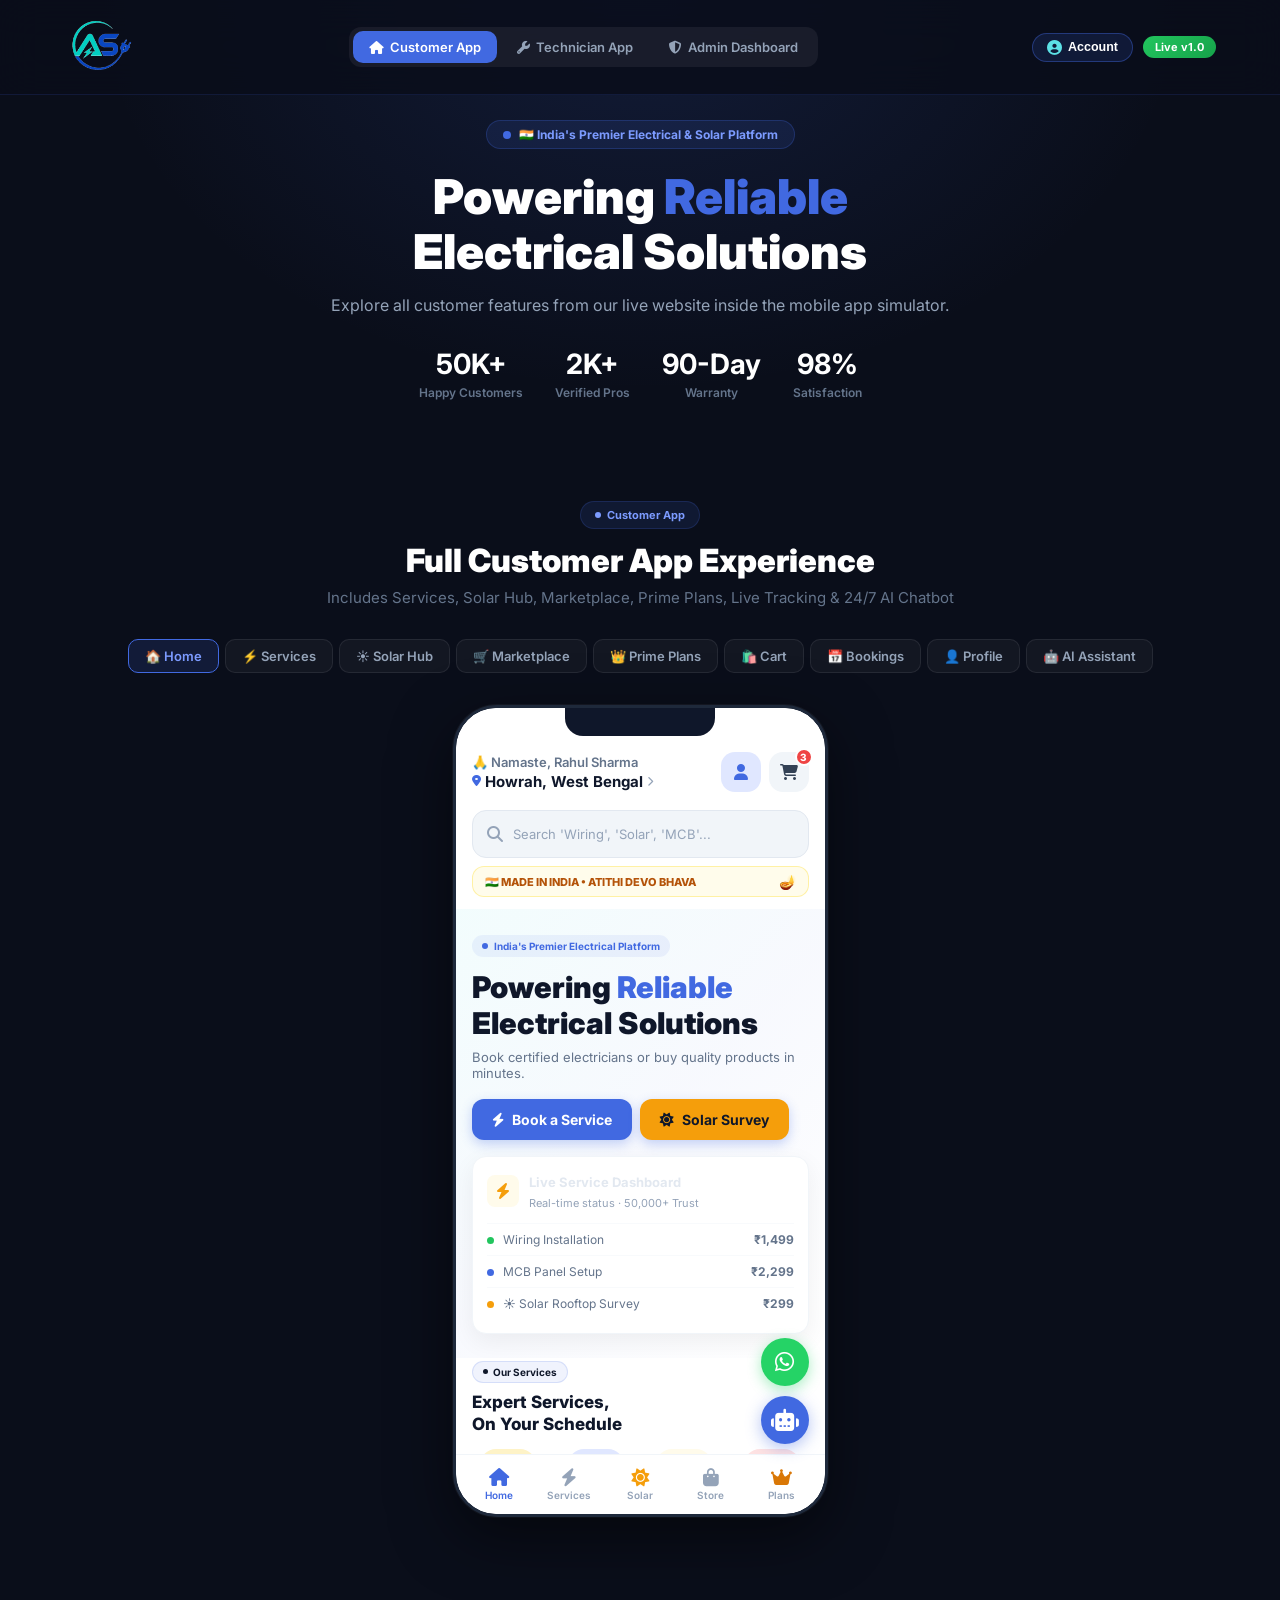
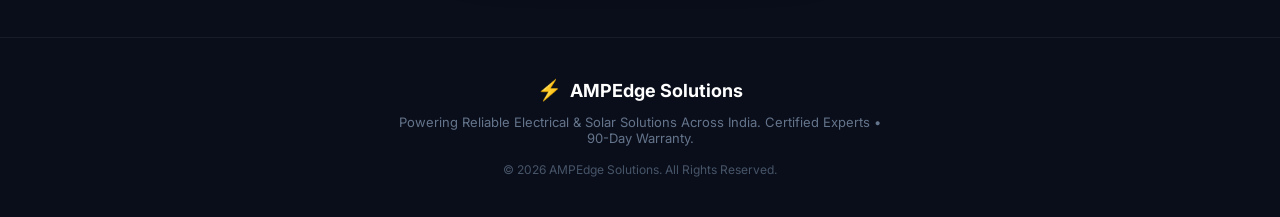
==== commit a55bc4b9: "feat(preview): align preview with website auth modal, user account dashboard, and full marketplace c" ====
--- a/preview/index.html
+++ b/preview/index.html
@@ -20,7 +20,13 @@
         <button class="nav-tab" data-section="technician"><i class="fas fa-wrench"></i> Technician App</button>
         <button class="nav-tab" data-section="admin"><i class="fas fa-shield-halved"></i> Admin Dashboard</button>
       </div>
-      <div class="nav-badge">Live v1.0</div>
+      <div style="display:flex; align-items:center; gap:10px;">
+        <button onclick="openPreviewAuthModal()" style="display:inline-flex; align-items:center; gap:6px; background:rgba(65,105,225,0.15); border:1px solid rgba(65,105,225,0.4); color:#fff; padding:6px 14px; border-radius:20px; font-size:12.5px; font-weight:700; cursor:pointer;" id="navAuthBtn">
+          <i class="fas fa-user-circle" style="color:#5CE1E6; font-size:15px;"></i>
+          <span id="navAuthUserText">Account</span>
+        </button>
+        <div class="nav-badge">Live v1.0</div>
+      </div>
     </div>
   </nav>
 
@@ -75,7 +81,7 @@
                 <div class="app-location"><i class="fas fa-map-marker-alt" style="color:#4169E1;font-size:12px"></i> <strong>Howrah, West Bengal</strong> <i class="fas fa-chevron-right" style="font-size:10px;color:#94a3b8"></i></div>
               </div>
               <div style="display:flex;gap:8px">
-                <div class="icon-btn"><i class="fas fa-gear"></i></div>
+                <div class="icon-btn" style="background:#e0e7ff; color:#4169E1;" onclick="openPreviewAuthModal()" title="User Account"><i class="fas fa-user"></i></div>
                 <div class="icon-btn" style="position:relative" onclick="switchCustomerTab('c-cart')"><i class="fas fa-shopping-cart"></i><span class="cart-badge">3</span></div>
               </div>
             </div>
@@ -163,15 +169,31 @@
               </div>
             </div>
 
-            <!-- Prime Membership Banner -->
+            <!-- Annual AMC 360 Shield Flagship Banner -->
             <div class="app-section">
-              <div style="margin: 0 16px; background: #fffbeb; border: 1.5px solid #fde68a; border-radius: 18px; padding: 16px; display:flex; align-items:center; gap:12px; cursor:pointer;" onclick="switchCustomerTab('c-plans')">
-                <div style="width:42px; height:42px; border-radius:12px; background:#fef3c7; display:flex; align-items:center; justify-content:center; font-size:22px;">👑</div>
-                <div style="flex:1;">
-                  <div style="font-size:14px; font-weight:800; color:#92400e;">AmpEdge Prime Plans</div>
-                  <div style="font-size:11.5px; color:#b45309; margin-top:2px;">Save up to 20% on all bookings + 24/7 priority response.</div>
-                </div>
-                <span style="font-size:12px; font-weight:800; color:#d97706;">View →</span>
+              <div style="margin: 0 16px; background: linear-gradient(135deg, #0a0f2c 0%, #1e1b4b 100%); border: 1.5px solid rgba(255,215,0,0.4); border-radius: 18px; padding: 18px; color: #fff; cursor:pointer;" onclick="switchCustomerTab('c-plans')">
+                <div style="display:flex; justify-content:space-between; align-items:center; margin-bottom:8px;">
+                  <span style="background:#ffd700; color:#0a0f2c; padding:3px 8px; border-radius:6px; font-size:10px; font-weight:900;">👑 ANNUAL AMC SHIELD</span>
+                  <span style="color:#ffd700; font-size:17px; font-weight:900;">₹14,000<span style="font-size:11px; color:#94a3b8; font-weight:500;">/yr</span></span>
+                </div>
+                <div style="font-size:15px; font-weight:900; margin-bottom:4px;">360° Total Home & AC Protection</div>
+                <div style="font-size:11.5px; color:rgba(255,255,255,0.75); line-height:1.4; margin-bottom:10px;">4x Free AC Servicing + Unlimited Free Breakdown Visits for 365 Days. Zero Labor Fees!</div>
+                <div style="display:flex; justify-content:space-between; align-items:center;">
+                  <span style="font-size:11px; color:#fde047; font-weight:700;">⚠️ Labor 100% Free • Materials Wholesale</span>
+                  <span style="background:#ffd700; color:#0a0f2c; padding:4px 10px; border-radius:8px; font-size:11px; font-weight:900;">View AMC →</span>
+                </div>
+              </div>
+            </div>
+
+            <!-- On-Demand Housing Repairs Shortcuts -->
+            <div class="app-section">
+              <div class="section-chip-sm"><span class="chip-dot-sm"></span> Housing Repairs</div>
+              <div class="section-title-sm">On-Demand Repairs From ₹199</div>
+              <div class="marketplace-scroll">
+                <div class="mpc-card" onclick="switchCustomerTab('c-services')"><div style="font-size:24px">🎛️</div><strong style="font-size:12px">MCB & DB</strong><span style="font-size:11px;color:#4169E1;font-weight:700">From ₹299</span></div>
+                <div class="mpc-card" onclick="switchCustomerTab('c-services')"><div style="font-size:24px">🔘</div><strong style="font-size:12px">Switches</strong><span style="font-size:11px;color:#4169E1;font-weight:700">From ₹199</span></div>
+                <div class="mpc-card" onclick="switchCustomerTab('c-services')"><div style="font-size:24px">🌀</div><strong style="font-size:12px">Fans</strong><span style="font-size:11px;color:#4169E1;font-weight:700">From ₹249</span></div>
+                <div class="mpc-card" onclick="switchCustomerTab('c-services')"><div style="font-size:24px">💡</div><strong style="font-size:12px">Lighting</strong><span style="font-size:11px;color:#4169E1;font-weight:700">From ₹199</span></div>
               </div>
             </div>
 
@@ -589,12 +611,62 @@
               </div>
 
               <div class="product-card">
-                <div class="product-img"><span class="discount-tag">15% OFF</span><div class="wish-btn"><i class="fas fa-heart"></i></div><i class="fas fa-solar-panel" style="font-size:32px;color:#94a3b8"></i></div>
+                <div class="product-img"><span class="discount-tag">18% OFF</span><div class="wish-btn"><i class="fas fa-heart"></i></div><i class="fas fa-plug" style="font-size:32px;color:#94a3b8"></i></div>
                 <div class="product-info">
-                  <div class="product-brand">LUMINOUS</div>
-                  <strong class="product-name">2kVA Solar Inverter</strong>
-                  <div class="product-rating">★ <span>4.8 (44)</span></div>
-                  <div class="product-footer"><div><strong class="product-price">₹12,499</strong><span class="product-mrp">₹14,700</span></div><button class="prod-add-btn" onclick="alert('Added Inverter to Cart!')">ADD</button></div>
+                  <div class="product-brand">POLYCAB</div>
+                  <strong class="product-name">Green Wire 2.5sqmm 90m</strong>
+                  <div class="product-rating">★ <span>4.9 (98)</span></div>
+                  <div class="product-footer"><div><strong class="product-price">₹1,180</strong><span class="product-mrp">₹1,440</span></div><button class="prod-add-btn" onclick="alert('Added Polycab Wire to Cart!')">ADD</button></div>
+                </div>
+              </div>
+
+              <div class="product-card">
+                <div class="product-img"><span class="discount-tag">10% OFF</span><div class="wish-btn"><i class="fas fa-heart"></i></div><i class="fas fa-toggle-on" style="font-size:32px;color:#94a3b8"></i></div>
+                <div class="product-info">
+                  <div class="product-brand">HAVELLS</div>
+                  <strong class="product-name">Crabtree Athena 6A Switch</strong>
+                  <div class="product-rating">★ <span>4.7 (215)</span></div>
+                  <div class="product-footer"><div><strong class="product-price">₹129</strong><span class="product-mrp">₹145</span></div><button class="prod-add-btn" onclick="alert('Added Switch to Cart!')">ADD</button></div>
+                </div>
+              </div>
+
+              <div class="product-card">
+                <div class="product-img"><span class="discount-tag">12% OFF</span><div class="wish-btn"><i class="fas fa-heart"></i></div><i class="fas fa-bolt" style="font-size:32px;color:#94a3b8"></i></div>
+                <div class="product-info">
+                  <div class="product-brand">SCHNEIDER</div>
+                  <strong class="product-name">Acti9 63A 4-Pole Isolator</strong>
+                  <div class="product-rating">★ <span>4.7 (52)</span></div>
+                  <div class="product-footer"><div><strong class="product-price">₹890</strong><span class="product-mrp">₹1,010</span></div><button class="prod-add-btn" onclick="alert('Added Isolator to Cart!')">ADD</button></div>
+                </div>
+              </div>
+
+              <div class="product-card">
+                <div class="product-img"><span class="discount-tag">20% OFF</span><div class="wish-btn"><i class="fas fa-heart"></i></div><i class="fas fa-lightbulb" style="font-size:32px;color:#94a3b8"></i></div>
+                <div class="product-info">
+                  <div class="product-brand">SYSKA</div>
+                  <strong class="product-name">12W T5 LED Batten Tube</strong>
+                  <div class="product-rating">★ <span>4.6 (188)</span></div>
+                  <div class="product-footer"><div><strong class="product-price">₹299</strong><span class="product-mrp">₹375</span></div><button class="prod-add-btn" onclick="alert('Added Tube Light to Cart!')">ADD</button></div>
+                </div>
+              </div>
+
+              <div class="product-card">
+                <div class="product-img"><span class="discount-tag">14% OFF</span><div class="wish-btn"><i class="fas fa-heart"></i></div><i class="fas fa-fan" style="font-size:32px;color:#94a3b8"></i></div>
+                <div class="product-info">
+                  <div class="product-brand">CROMPTON</div>
+                  <strong class="product-name">SilentPro 1200mm Fan</strong>
+                  <div class="product-rating">★ <span>4.8 (76)</span></div>
+                  <div class="product-footer"><div><strong class="product-price">₹2,899</strong><span class="product-mrp">₹3,370</span></div><button class="prod-add-btn" onclick="alert('Added Fan to Cart!')">ADD</button></div>
+                </div>
+              </div>
+
+              <div class="product-card">
+                <div class="product-img"><span class="discount-tag">15% OFF</span><div class="wish-btn"><i class="fas fa-heart"></i></div><i class="fas fa-toolbox" style="font-size:32px;color:#94a3b8"></i></div>
+                <div class="product-info">
+                  <div class="product-brand">STANLEY</div>
+                  <strong class="product-name">Digital Multimeter Pro</strong>
+                  <div class="product-rating">★ <span>4.7 (42)</span></div>
+                  <div class="product-footer"><div><strong class="product-price">₹2,199</strong><span class="product-mrp">₹2,588</span></div><button class="prod-add-btn" onclick="alert('Added Multimeter to Cart!')">ADD</button></div>
                 </div>
               </div>
             </div>
@@ -626,46 +698,98 @@
               <div style="font-size:12px; color:#64748b; margin-top:4px;">Enjoy priority electrician dispatch, discounts on labor & genuine hardware.</div>
             </div>
 
-            <!-- Plan 1: Base Tier -->
-            <div style="margin: 10px 16px; background:#fff; border:1px solid #e2e8f0; border-radius:18px; padding:18px;">
-              <div style="font-size:16px; font-weight:900; color:#0f172a;">🥉 Base Plan</div>
-              <div style="font-size:24px; font-weight:900; color:#0f172a; margin:8px 0;">₹199 <span style="font-size:12px; color:#94a3b8; font-weight:500;">/ year</span></div>
-              <div style="font-size:12px; color:#64748b; margin-bottom:14px;">Ideal for basic home electrical maintenance and repair.</div>
-              <div style="display:flex; flex-direction:column; gap:8px; margin-bottom:16px; font-size:12px; color:#334155;">
-                <div>✓ <strong>5% Flat Discount</strong> on all service bookings</div>
-                <div>✓ Standard verified technician dispatch</div>
-                <div>✓ Free upfront price estimate</div>
-              </div>
-              <button onclick="alert('Subscribed to Base Plan (₹199/yr)!')" style="width:100%; background:#f1f5f9; color:#0f172a; border:none; padding:12px; border-radius:10px; font-weight:800; font-size:13px; cursor:pointer;">Choose Base Plan</button>
-            </div>
-
-            <!-- Plan 2: Modular Plus (Popular) -->
-            <div style="margin: 14px 16px; background:#fff; border:2px solid #4169E1; border-radius:18px; padding:18px; position:relative;">
-              <div style="position:absolute; top:12px; right:12px; background:#4169E1; color:#fff; font-size:9px; font-weight:800; padding:3px 8px; border-radius:6px;">MOST POPULAR</div>
-              <div style="font-size:16px; font-weight:900; color:#4169E1;">🥈 Modular Plus Plan</div>
-              <div style="font-size:24px; font-weight:900; color:#0f172a; margin:8px 0;">₹499 <span style="font-size:12px; color:#94a3b8; font-weight:500;">/ year</span></div>
-              <div style="font-size:12px; color:#64748b; margin-bottom:14px;">Great for apartments and families who need prompt support.</div>
-              <div style="display:flex; flex-direction:column; gap:8px; margin-bottom:16px; font-size:12px; color:#334155;">
-                <div>✓ <strong>10% Flat Discount</strong> on all service bookings</div>
-                <div>✓ ⚡ <strong>Priority Electrician Dispatch</strong> (Under 2 hrs)</div>
-                <div>✓ 1 Free Home Safety Checkup (worth ₹499)</div>
-                <div>✓ 90-Day Extended Warranty coverage</div>
-              </div>
-              <button onclick="alert('Subscribed to Modular Plus (₹499/yr)!')" style="width:100%; background:#4169E1; color:#fff; border:none; padding:12px; border-radius:10px; font-weight:800; font-size:13px; cursor:pointer;">Get Modular Plus →</button>
-            </div>
-
-            <!-- Plan 3: Premium Gold VIP -->
-            <div style="margin: 14px 16px 20px; background:linear-gradient(135deg, #0f172a 0%, #1e293b 100%); border:1.5px solid #ffd700; border-radius:18px; padding:18px; color:#fff;">
-              <div style="font-size:16px; font-weight:900; color:#ffd700;">👑 Premium Gold VIP</div>
-              <div style="font-size:24px; font-weight:900; color:#fff; margin:8px 0;">₹999 <span style="font-size:12px; color:#94a3b8; font-weight:500;">/ year</span></div>
-              <div style="font-size:12px; color:#94a3b8; margin-bottom:14px;">Ultimate peace of mind for smart homes & offices with 24/7 emergency care.</div>
-              <div style="display:flex; flex-direction:column; gap:8px; margin-bottom:16px; font-size:12px; color:#e2e8f0;">
-                <div style="color:#ffd700;">✓ <strong>20% Flat Discount</strong> on all labor & store products</div>
-                <div>✓ 🚨 <strong>24/7 Rapid Emergency Response</strong> (Under 30 mins)</div>
-                <div>✓ Unlimited Safety Inspections & Smart Home Tuning</div>
-                <div>✓ Dedicated Relationship Manager & VIP Support</div>
-              </div>
-              <button onclick="alert('Activated Premium Gold VIP (₹999/yr)!')" style="width:100%; background:#ffd700; color:#0f172a; border:none; padding:12px; border-radius:10px; font-weight:900; font-size:13px; cursor:pointer;">Activate VIP Gold 👑</button>
+            <!-- 1. FLAGSHIP ANNUAL AMC 360 SHIELD -->
+            <div style="margin: 10px 16px 16px; background: linear-gradient(135deg, #0a0f2c 0%, #1e1b4b 60%, #0f172a 100%); border: 2px solid rgba(255,215,0,0.4); border-radius: 20px; padding: 20px; color: #fff;">
+              <div style="background: #ffd700; color: #0a0f2c; font-size: 10px; font-weight: 900; padding: 3px 8px; border-radius: 6px; display: inline-block; margin-bottom: 8px;">
+                👑 OFFICIAL ANNUAL AMC SHIELD
+              </div>
+              <div style="font-size: 17px; font-weight: 900; line-height: 1.3; margin-bottom: 6px;">
+                360° Total Home & AC Annual AMC
+              </div>
+              <div style="font-size: 11.5px; color: rgba(255,255,255,0.8); line-height: 1.4; margin-bottom: 12px;">
+                1 Year complete peace of mind for your entire house, ACs, switchboards, and electrical setup.
+              </div>
+
+              <div style="display:flex; align-items:baseline; gap:6px; margin-bottom:14px;">
+                <span style="font-size: 28px; font-weight: 900; color: #ffd700;">₹14,000</span>
+                <span style="font-size: 12px; color: rgba(255,255,255,0.6);">/ Year (Billed Annually)</span>
+              </div>
+
+              <div style="display:flex; flex-direction:column; gap:8px; margin-bottom:14px;">
+                <div style="background:rgba(255,255,255,0.08); padding:8px 10px; border-radius:10px; font-size:11.5px;">
+                  <strong style="color:#ffd700;">❄️ 4x Free AC Servicing / Year</strong>
+                  <div style="color:rgba(255,255,255,0.7); font-size:10.5px; margin-top:2px;">Deep power jet cleaning, filter wash & cooling checkup.</div>
+                </div>
+                <div style="background:rgba(255,255,255,0.08); padding:8px 10px; border-radius:10px; font-size:11.5px;">
+                  <strong style="color:#5CE1E6;">⚡ Unlimited Free Breakdown Visits</strong>
+                  <div style="color:rgba(255,255,255,0.7); font-size:10.5px; margin-top:2px;">Zero labor fees & zero visit charges for 365 days.</div>
+                </div>
+                <div style="background:rgba(255,255,255,0.08); padding:8px 10px; border-radius:10px; font-size:11.5px;">
+                  <strong style="color:#10b981;">🏠 Full Housing Repair Coverage</strong>
+                  <div style="color:rgba(255,255,255,0.7); font-size:10.5px; margin-top:2px;">MCB box, switches, sockets, ceiling fans & light fixes.</div>
+                </div>
+                <div style="background:rgba(255,255,255,0.08); padding:8px 10px; border-radius:10px; font-size:11.5px;">
+                  <strong style="color:#f43f5e;">🚨 VIP 30-Min Emergency Response</strong>
+                  <div style="color:rgba(255,255,255,0.7); font-size:10.5px; margin-top:2px;">Highest priority dispatch with dedicated senior engineer.</div>
+                </div>
+              </div>
+
+              <div style="background:rgba(245,158,11,0.15); border:1px solid rgba(245,158,11,0.4); border-radius:10px; padding:8px 10px; font-size:10.5px; color:#fde047; margin-bottom:14px;">
+                <strong>⚠️ Policy:</strong> Labor is 100% Free. Required replacement materials are charged separately at wholesale rates.
+              </div>
+
+              <button onclick="alert('Subscribed to Annual AMC Shield (₹14,000/yr)! Account Engineer Assigned.')" style="width:100%; background:linear-gradient(135deg, #ffd700, #ff8c00); color:#0a0f2c; border:none; padding:12px; border-radius:12px; font-weight:900; font-size:13.5px; cursor:pointer;">
+                Subscribe Annual AMC (₹14,000) →
+              </button>
+            </div>
+
+            <!-- 2. ON-DEMAND HOUSING REPAIRS -->
+            <div style="margin: 0 16px 16px;">
+              <div style="font-size:13px; font-weight:800; color:#0f172a; margin-bottom:4px;">🛠️ ON-DEMAND HOUSING REPAIRS</div>
+              <div style="font-size:11.5px; color:#64748b; margin-bottom:10px;">Prefer pay-per-service? Book individual certified visits anytime.</div>
+              <div style="display:grid; grid-template-columns: 1fr 1fr; gap:8px;">
+                <div style="background:#fff; border:1px solid #e2e8f0; border-radius:12px; padding:10px; text-align:center; cursor:pointer;" onclick="switchCustomerTab('c-services')">
+                  <div style="font-size:20px;">🎛️</div>
+                  <div style="font-size:11.5px; font-weight:700; color:#0f172a; margin-top:2px;">MCB & DB</div>
+                  <div style="font-size:11.5px; font-weight:800; color:#4169E1;">From ₹299</div>
+                </div>
+                <div style="background:#fff; border:1px solid #e2e8f0; border-radius:12px; padding:10px; text-align:center; cursor:pointer;" onclick="switchCustomerTab('c-services')">
+                  <div style="font-size:20px;">🔘</div>
+                  <div style="font-size:11.5px; font-weight:700; color:#0f172a; margin-top:2px;">Switches</div>
+                  <div style="font-size:11.5px; font-weight:800; color:#4169E1;">From ₹199</div>
+                </div>
+                <div style="background:#fff; border:1px solid #e2e8f0; border-radius:12px; padding:10px; text-align:center; cursor:pointer;" onclick="switchCustomerTab('c-services')">
+                  <div style="font-size:20px;">🌀</div>
+                  <div style="font-size:11.5px; font-weight:700; color:#0f172a; margin-top:2px;">Fans</div>
+                  <div style="font-size:11.5px; font-weight:800; color:#4169E1;">From ₹249</div>
+                </div>
+                <div style="background:#fff; border:1px solid #e2e8f0; border-radius:12px; padding:10px; text-align:center; cursor:pointer;" onclick="switchCustomerTab('c-services')">
+                  <div style="font-size:20px;">💡</div>
+                  <div style="font-size:11.5px; font-weight:700; color:#0f172a; margin-top:2px;">Lights</div>
+                  <div style="font-size:11.5px; font-weight:800; color:#4169E1;">From ₹199</div>
+                </div>
+              </div>
+            </div>
+
+            <!-- 3. MONTHLY MEMBERSHIPS -->
+            <div style="margin: 0 16px 14px;">
+              <div style="font-size:13px; font-weight:800; color:#0f172a; margin-bottom:10px;">MONTHLY MEMBERSHIP TIERS</div>
+              <!-- Plan: Modular Plus (Popular) -->
+              <div style="background:#fff; border:2px solid #4169E1; border-radius:16px; padding:16px; position:relative; margin-bottom:12px;">
+                <div style="position:absolute; top:10px; right:10px; background:#4169E1; color:#fff; font-size:8.5px; font-weight:800; padding:3px 7px; border-radius:6px;">POPULAR</div>
+                <div style="font-size:15px; font-weight:900; color:#4169E1;">🥈 Modular Plus Plan</div>
+                <div style="font-size:20px; font-weight:900; color:#0f172a; margin:4px 0;">₹499 <span style="font-size:11px; color:#94a3b8; font-weight:500;">/ month</span></div>
+                <div style="font-size:11.5px; color:#64748b; margin-bottom:10px;">10% Discount on all services + 2 Safety Audits per year.</div>
+                <button onclick="alert('Subscribed to Modular Plus (₹499/mo)!')" style="width:100%; background:#4169E1; color:#fff; border:none; padding:10px; border-radius:8px; font-weight:800; font-size:12px; cursor:pointer;">Get Modular Plus (₹499/mo) →</button>
+              </div>
+
+              <!-- Plan: Base Tier -->
+              <div style="background:#fff; border:1px solid #e2e8f0; border-radius:16px; padding:16px;">
+                <div style="font-size:15px; font-weight:900; color:#0f172a;">🥉 Base Plan</div>
+                <div style="font-size:20px; font-weight:900; color:#0f172a; margin:4px 0;">₹199 <span style="font-size:11px; color:#94a3b8; font-weight:500;">/ year</span></div>
+                <div style="font-size:11.5px; color:#64748b; margin-bottom:10px;">5% Discount on all bookings + free upfront quotes.</div>
+                <button onclick="alert('Subscribed to Base Plan (₹199/yr)!')" style="width:100%; background:#f1f5f9; color:#0f172a; border:none; padding:10px; border-radius:8px; font-weight:800; font-size:12px; cursor:pointer;">Choose Base Plan (₹199/yr)</button>
+              </div>
             </div>
 
             <div style="height:80px"></div>
@@ -982,6 +1106,122 @@
     </div>
   </section>
 
+  <!-- ===== INTERACTIVE AUTH & ACCOUNT MODALS ===== -->
+  <!-- Auth Modal (Sign In / Sign Up) -->
+  <div id="previewAuthModal" style="display:none; position:fixed; inset:0; background:rgba(15,23,42,0.85); backdrop-filter:blur(8px); z-index:9999; align-items:center; justify-content:center; padding:16px;">
+    <div style="background:#ffffff; border-radius:24px; max-width:440px; width:100%; padding:32px 28px; box-shadow:0 25px 60px rgba(0,0,0,0.3); position:relative; color:#0f172a; max-height:90vh; overflow-y:auto;">
+      <button onclick="closePreviewAuthModal()" style="position:absolute; top:18px; right:18px; background:#f1f5f9; border:none; width:36px; height:36px; border-radius:50%; font-size:16px; font-weight:800; color:#64748b; cursor:pointer;">✕</button>
+      
+      <div style="text-align:center; margin-bottom:20px;">
+        <div style="width:50px; height:50px; border-radius:14px; background:linear-gradient(135deg, #4169E1, #06b6d4); display:flex; align-items:center; justify-content:center; font-size:24px; color:#fff; margin:0 auto 10px;">⚡</div>
+        <h3 id="authModalTitle" style="font-size:22px; font-weight:900; color:#0f172a; margin-bottom:4px;">Sign In to AMPEdge</h3>
+        <p style="font-size:13px; color:#64748b;">Access orders, bookings, 90-day warranty & membership perks.</p>
+      </div>
+
+      <!-- Role Switcher -->
+      <div style="display:flex; background:#f1f5f9; padding:4px; border-radius:12px; margin-bottom:16px;">
+        <button id="roleCustBtn" onclick="selectPreviewRole('CUSTOMER')" style="flex:1; padding:8px; border-radius:9px; border:none; background:#4169E1; color:#fff; font-weight:700; font-size:12px; cursor:pointer;">👤 Customer</button>
+        <button id="rolePartnerBtn" onclick="selectPreviewRole('ELECTRICIAN')" style="flex:1; padding:8px; border-radius:9px; border:none; background:transparent; color:#64748b; font-weight:700; font-size:12px; cursor:pointer;">⚡ Partner</button>
+      </div>
+
+      <!-- Auth Method Tabs -->
+      <div style="display:flex; border-bottom:2px solid #f1f5f9; margin-bottom:18px;">
+        <button id="tabSignIn" onclick="switchPreviewAuthTab('signin')" style="flex:1; padding:10px; border:none; background:transparent; border-bottom:2px solid #4169E1; color:#4169E1; font-weight:800; font-size:13.5px; cursor:pointer;">Sign In</button>
+        <button id="tabSignUp" onclick="switchPreviewAuthTab('signup')" style="flex:1; padding:10px; border:none; background:transparent; color:#64748b; font-weight:700; font-size:13.5px; cursor:pointer;">Create Account</button>
+      </div>
+
+      <!-- Google One-Tap Simulation -->
+      <button onclick="handlePreviewGoogleAuth()" style="width:100%; padding:12px; border:1px solid #e2e8f0; border-radius:12px; background:#fff; font-weight:700; font-size:13.5px; color:#334155; display:flex; align-items:center; justify-content:center; gap:10px; cursor:pointer; margin-bottom:16px; box-shadow:0 2px 6px rgba(0,0,0,0.04);">
+        <svg width="18" height="18" viewBox="0 0 24 24"><path fill="#4285F4" d="M22.56 12.25c0-.78-.07-1.53-.2-2.25H12v4.26h5.92c-.26 1.37-1.04 2.53-2.21 3.31v2.77h3.57c2.08-1.92 3.28-4.74 3.28-8.09z"/><path fill="#34A853" d="M12 23c2.97 0 5.46-.98 7.28-2.66l-3.57-2.77c-.98.66-2.23 1.06-3.71 1.06-2.86 0-5.29-1.93-6.16-4.53H2.18v2.84C3.99 20.53 7.7 23 12 23z"/><path fill="#FBBC05" d="M5.84 14.09c-.22-.66-.35-1.36-.35-2.09s.13-1.43.35-2.09V7.06H2.18C1.43 8.55 1 10.22 1 12s.43 3.45 1.18 4.94l2.85-2.22.81-.63z"/><path fill="#EA4335" d="M12 5.38c1.62 0 3.06.56 4.21 1.64l3.15-3.15C17.45 2.09 14.97 1 12 1 7.7 1 3.99 3.47 2.18 7.06l3.66 2.84c.87-2.6 3.3-4.52 6.16-4.52z"/></svg>
+        Continue with Google
+      </button>
+
+      <div style="display:flex; align-items:center; gap:10px; margin-bottom:16px;">
+        <div style="flex:1; height:1px; background:#e2e8f0;"></div>
+        <span style="font-size:11px; color:#94a3b8; font-weight:700;">OR WITH PHONE / EMAIL</span>
+        <div style="flex:1; height:1px; background:#e2e8f0;"></div>
+      </div>
+
+      <!-- Phone Number Input -->
+      <div style="margin-bottom:14px;">
+        <label style="font-size:12px; font-weight:700; color:#475569; display:block; margin-bottom:6px;">Mobile Number</label>
+        <div style="display:flex; border:1px solid #cbd5e1; border-radius:12px; overflow:hidden;">
+          <span style="background:#f8fafc; padding:12px 14px; font-weight:700; font-size:13.5px; border-right:1px solid #cbd5e1;">+91</span>
+          <input type="tel" id="previewPhoneInput" placeholder="Enter 10-digit number" maxlength="10" style="flex:1; border:none; padding:12px 14px; font-size:13.5px; outline:none;" />
+        </div>
+      </div>
+
+      <button onclick="handlePreviewPhoneAuth()" style="width:100%; padding:14px; border:none; border-radius:12px; background:#4169E1; color:#fff; font-weight:800; font-size:14px; cursor:pointer; box-shadow:0 4px 12px rgba(65,105,225,0.3); margin-bottom:14px;">
+        Send OTP & Login →
+      </button>
+
+      <div style="font-size:11px; color:#94a3b8; text-align:center; line-height:1.4;">
+        By signing in, you agree to AMPEdge <a href="#" style="color:#4169E1;">Terms of Service</a> & <a href="#" style="color:#4169E1;">Privacy Policy</a>.
+      </div>
+    </div>
+  </div>
+
+  <!-- Account Dashboard Modal (Logged In) -->
+  <div id="previewAccountModal" style="display:none; position:fixed; inset:0; background:rgba(15,23,42,0.85); backdrop-filter:blur(8px); z-index:9999; align-items:center; justify-content:center; padding:16px;">
+    <div style="background:#ffffff; border-radius:24px; max-width:440px; width:100%; padding:32px 28px; box-shadow:0 25px 60px rgba(0,0,0,0.3); position:relative; color:#0f172a; max-height:90vh; overflow-y:auto;">
+      <button onclick="closePreviewAccountModal()" style="position:absolute; top:18px; right:18px; background:#f1f5f9; border:none; width:36px; height:36px; border-radius:50%; font-size:16px; font-weight:800; color:#64748b; cursor:pointer;">✕</button>
+      
+      <!-- User Profile Header -->
+      <div style="display:flex; align-items:center; gap:14px; margin-bottom:20px; padding-bottom:16px; border-bottom:1px solid #f1f5f9;">
+        <div style="width:56px; height:56px; border-radius:50%; background:linear-gradient(135deg, #4169E1, #06b6d4); display:flex; align-items:center; justify-content:center; font-size:24px; color:#fff; font-weight:900;">
+          R
+        </div>
+        <div>
+          <h3 id="dashUserName" style="font-size:18px; font-weight:900; margin:0 0 2px;">Rahul Sharma</h3>
+          <div id="dashUserRole" style="display:inline-block; background:#dbeafe; color:#1e40af; font-size:10.5px; font-weight:800; padding:2px 8px; border-radius:10px; margin-bottom:4px;">Verified Customer</div>
+          <div id="dashUserPhone" style="font-size:12px; color:#64748b;">+91 91236 67258</div>
+        </div>
+      </div>
+
+      <!-- Prime Membership Card -->
+      <div style="background:linear-gradient(135deg, #0a0f2c, #1e1b4b); color:#fff; border-radius:16px; padding:16px; margin-bottom:18px; border:1.5px solid rgba(255,215,0,0.4);">
+        <div style="display:flex; justify-content:space-between; align-items:center; margin-bottom:6px;">
+          <span style="font-size:11px; font-weight:900; color:#ffd700; letter-spacing:0.5px;">👑 ANNUAL AMC SHIELD ACTIVE</span>
+          <span style="font-size:10px; color:rgba(255,255,255,0.7);">Expires Aug 2027</span>
+        </div>
+        <div style="font-size:13.5px; font-weight:800; margin-bottom:4px;">360° Total Home & AC Protection</div>
+        <div style="font-size:11.5px; color:rgba(255,255,255,0.75);">4x Free AC Servicing • Unlimited Breakdown Visits</div>
+      </div>
+
+      <!-- Quick Metrics Grid -->
+      <div style="display:grid; grid-template-columns:1fr 1fr; gap:10px; margin-bottom:18px;">
+        <div style="background:#f8fafc; border:1px solid #e2e8f0; border-radius:14px; padding:12px; text-align:center;">
+          <div style="font-size:20px; font-weight:900; color:#4169E1;">3</div>
+          <div style="font-size:11px; color:#64748b; font-weight:700;">Active Bookings</div>
+        </div>
+        <div style="background:#f8fafc; border:1px solid #e2e8f0; border-radius:14px; padding:12px; text-align:center;">
+          <div style="font-size:20px; font-weight:900; color:#10b981;">₹450</div>
+          <div style="font-size:11px; color:#64748b; font-weight:700;">AmpEdge Wallet</div>
+        </div>
+      </div>
+
+      <!-- Account Actions -->
+      <div style="display:flex; flex-direction:column; gap:8px; margin-bottom:20px;">
+        <button onclick="closePreviewAccountModal(); switchCustomerTab('c-bookings')" style="width:100%; padding:12px 16px; border:1px solid #e2e8f0; border-radius:12px; background:#fff; display:flex; align-items:center; justify-content:space-between; font-weight:700; font-size:13px; color:#334155; cursor:pointer;">
+          <span>📅 My Service Bookings & AMC</span>
+          <i class="fas fa-chevron-right" style="color:#94a3b8; font-size:11px;"></i>
+        </button>
+        <button onclick="closePreviewAccountModal(); switchCustomerTab('c-cart')" style="width:100%; padding:12px 16px; border:1px solid #e2e8f0; border-radius:12px; background:#fff; display:flex; align-items:center; justify-content:space-between; font-weight:700; font-size:13px; color:#334155; cursor:pointer;">
+          <span>🛍️ Hardware Orders & Invoices</span>
+          <i class="fas fa-chevron-right" style="color:#94a3b8; font-size:11px;"></i>
+        </button>
+        <button onclick="alert('Primary Address: West Bauria, Chackasi, Palpara, Howrah - 711307')" style="width:100%; padding:12px 16px; border:1px solid #e2e8f0; border-radius:12px; background:#fff; display:flex; align-items:center; justify-content:space-between; font-weight:700; font-size:13px; color:#334155; cursor:pointer;">
+          <span>📍 Saved Addresses (Howrah)</span>
+          <i class="fas fa-chevron-right" style="color:#94a3b8; font-size:11px;"></i>
+        </button>
+      </div>
+
+      <button onclick="handlePreviewLogout()" style="width:100%; padding:12px; border:1px solid #fee2e2; border-radius:12px; background:#fef2f2; color:#ef4444; font-weight:800; font-size:13px; cursor:pointer;">
+        Log Out of Account
+      </button>
+    </div>
+  </div>
+
   <!-- ===== FOOTER ===== -->
   <footer style="text-align:center; padding:40px 24px; border-top:1px solid rgba(255,255,255,0.06); margin-top:60px;">
     <div style="display:flex; align-items:center; justify-content:center; gap:8px; margin-bottom:12px;">
